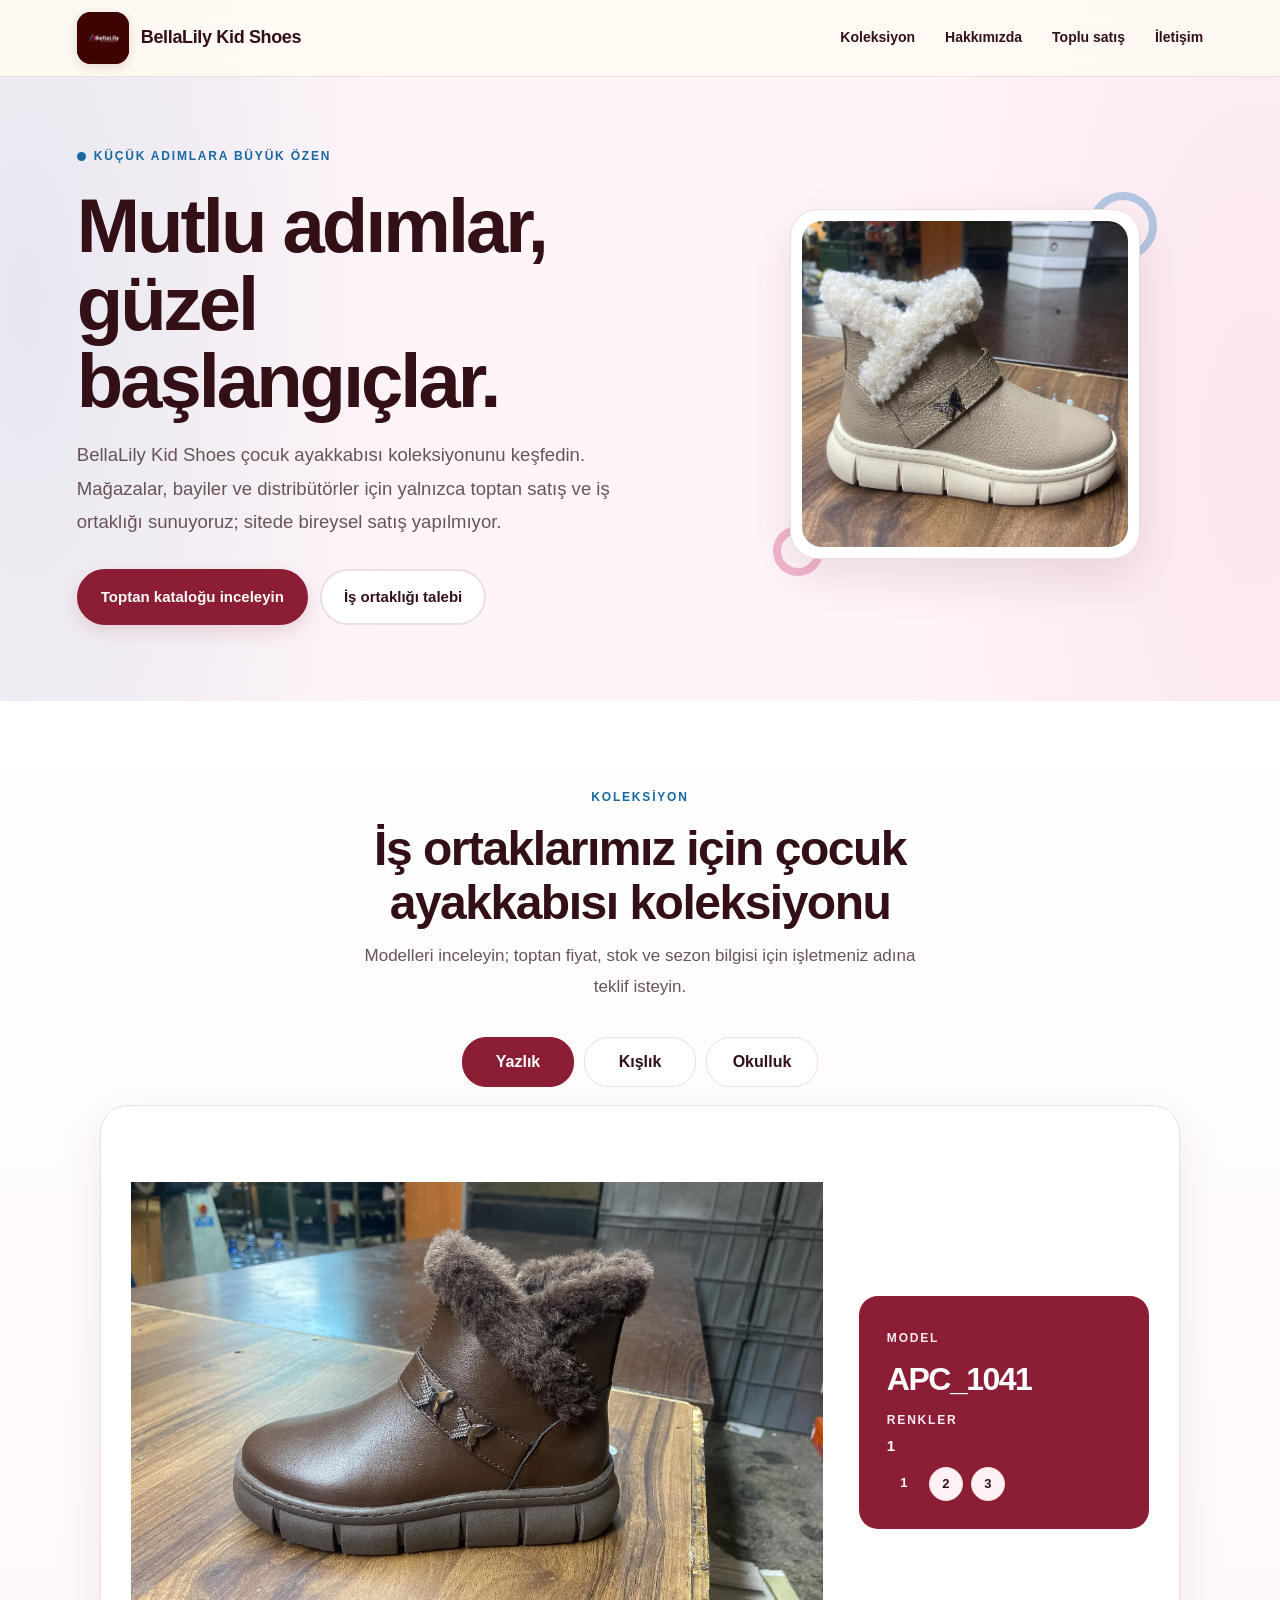
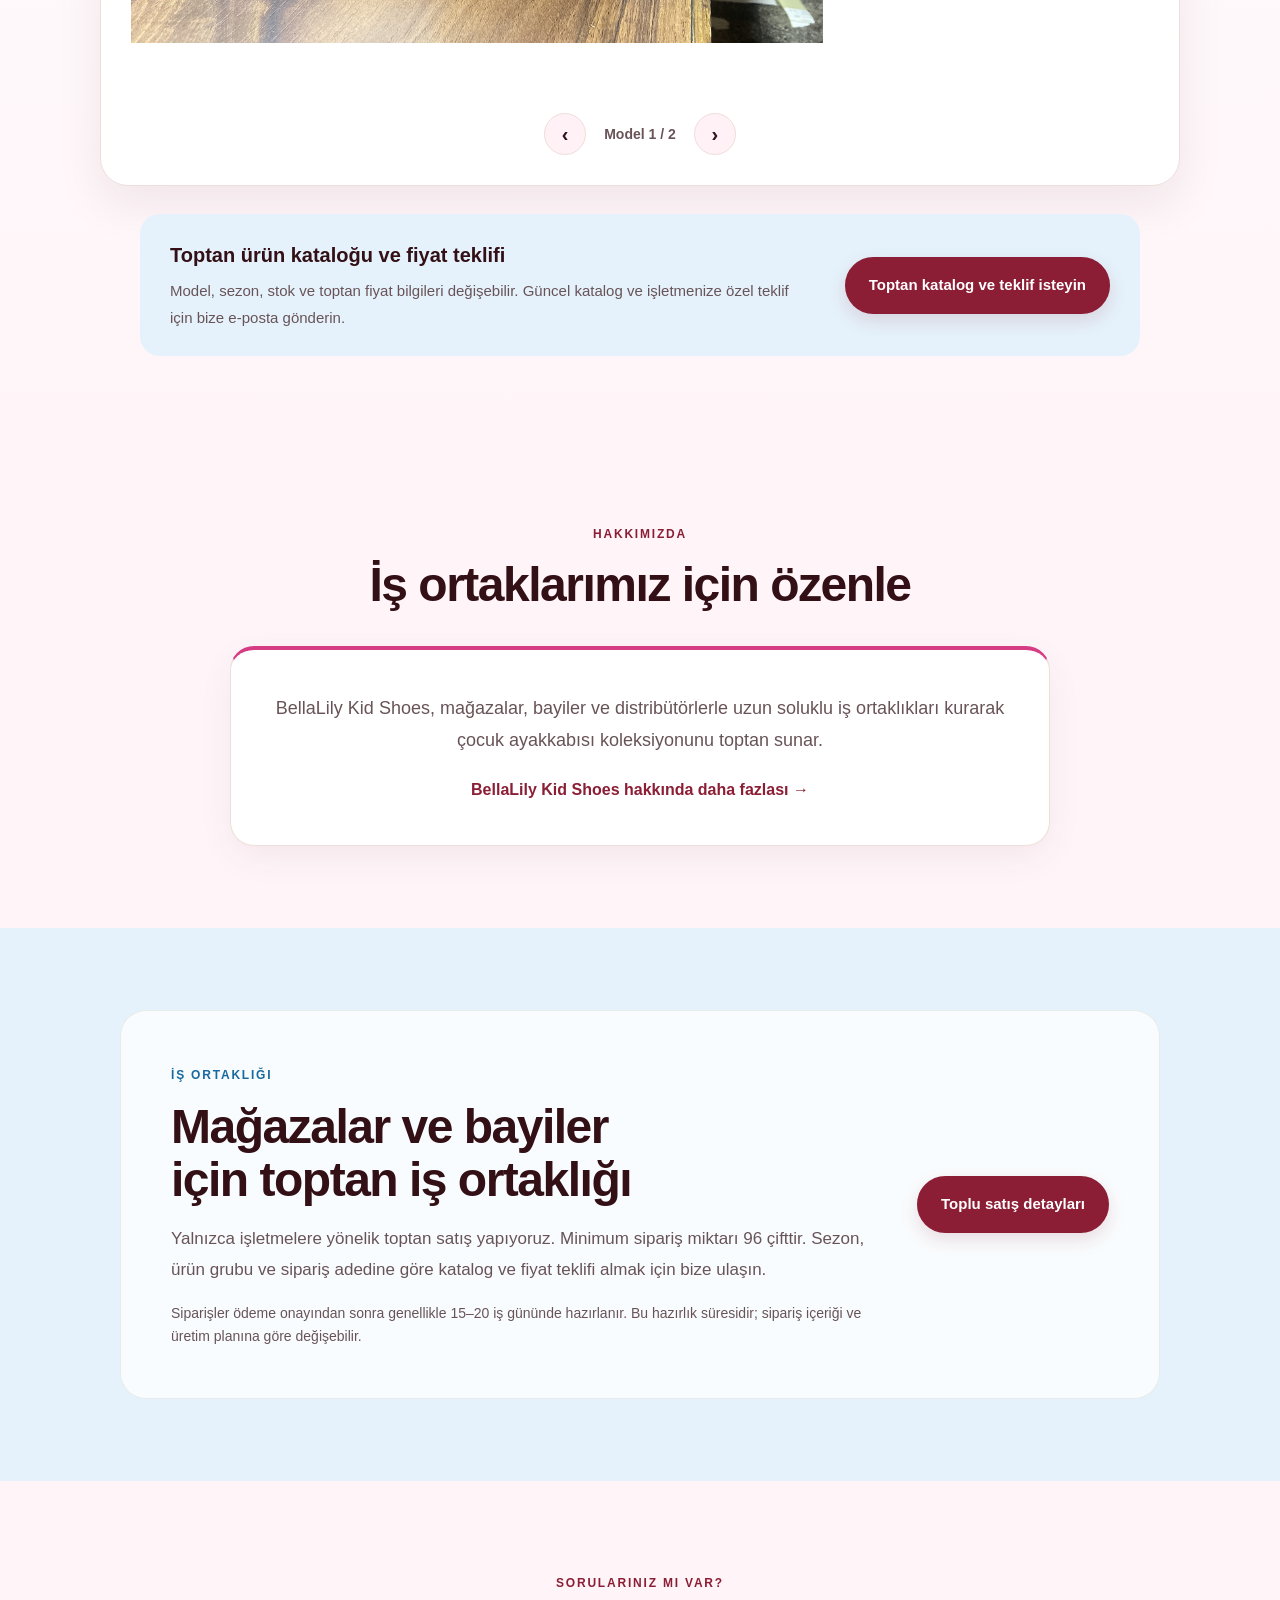
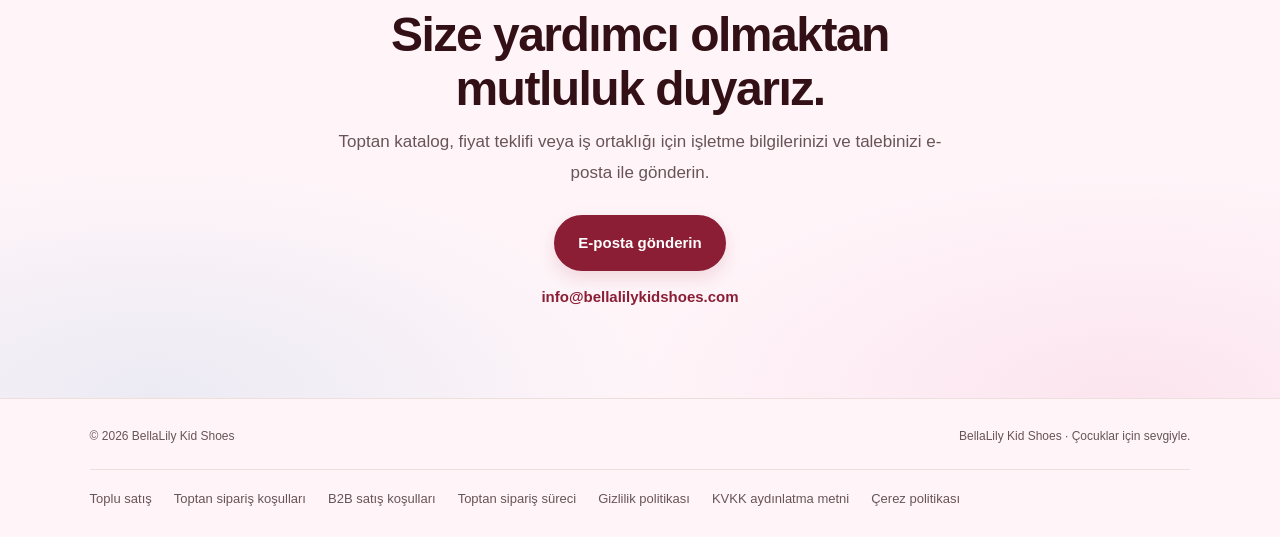
==== public/index.html @ 71c3a557 "new update for dynamic model options" ====
<!DOCTYPE html>
<html lang="tr">
<head>
  <meta charset="UTF-8">
  <meta name="viewport" content="width=device-width, initial-scale=1">
  <meta name="theme-color" content="#fff5f9">
  <meta name="description"
    content="BellaLily Kid Shoes toptan çocuk ayakkabısı koleksiyonu. Mağazalar, bayiler ve distribütörler için ürün kataloğu ve iş ortaklığı bilgileri.">
  <title>BellaLily Kid Shoes | Toptan Çocuk Ayakkabıları</title>
  <style>
    :root {
      --ink: #322b2b;
      --muted: #756a68;
      --paper: #fff5f9;
      --white: #fffdfb;
      --rose: #ead9d5;
      --rose-dark: #a85d62;
      --line: #e9e1dc;
      --sage: #e5f2fb;
    }
    * { box-sizing: border-box; }
    html { scroll-behavior: smooth; }
    body {
      margin: 0;
      background: var(--paper);
      color: var(--ink);
      font-family: Arial, Helvetica, sans-serif;
    }
    a { color: inherit; text-decoration: none; }
    a:focus-visible { outline: 3px solid var(--rose-dark); outline-offset: 4px; }
    .wrap { width: min(1120px, 86%); margin: 0 auto; }
    header {
      display: flex;
      justify-content: space-between;
      align-items: center;
      gap: 24px;
      padding: 22px 7%;
      border-bottom: 1px solid var(--line);
      background: var(--paper);
    }
    .logo { font-size: 18px; font-weight: 800; letter-spacing: 1.5px; }
    .logo span { color: var(--rose-dark); }
    nav { display: flex; align-items: center; gap: 26px; font-size: 14px; }
    nav a:hover, .text-link:hover, .legal-links a:hover { color: var(--rose-dark); }
    .hero {
      display: grid;
      grid-template-columns: 1.05fr .95fr;
      align-items: center;
      gap: 56px;
      padding: 78px 7% 84px;
    }
    .eyebrow {
      color: var(--rose-dark);
      font-size: 11px;
      font-weight: 700;
      letter-spacing: 2.5px;
      text-transform: uppercase;
    }
    h1 {
      max-width: 650px;
      margin: 18px 0;
      font-family: Georgia, "Times New Roman", serif;
      font-size: clamp(44px, 6.5vw, 76px);
      font-weight: 400;
      letter-spacing: -2.5px;
      line-height: 1.04;
    }
    .hero p, .section-intro {
      max-width: 520px;
      color: var(--muted);
      font-size: 16px;
      line-height: 1.85;
    }
    .actions { display: flex; flex-wrap: wrap; gap: 12px; margin-top: 28px; }
    .button {
      display: inline-flex;
      align-items: center;
      justify-content: center;
      min-height: 48px;
      padding: 13px 20px;
      border: 1px solid var(--ink);
      border-radius: 3px;
      background: var(--ink);
      color: white;
      font-size: 13px;
      font-weight: 700;
      transition: background .2s, color .2s;
    }
    .button:hover { background: var(--rose-dark); border-color: var(--rose-dark); }
    .button.secondary { background: transparent; color: var(--ink); }
    .button.secondary:hover { color: white; }
    .hero-art {
      position: relative;
      display: grid;
      min-height: 390px;
      place-items: center;
      overflow: hidden;
      border-radius: 48% 48% 5px 5px;
      background:
        radial-gradient(ellipse at 52% 42%, rgba(255,255,255,.9) 0 23%, transparent 24%),
        linear-gradient(145deg, #e8d4ce, #f2e8df 58%, #e2e7dc);
    }
    .hero-art::before, .hero-art::after {
      position: absolute;
      width: 210px;
      height: 210px;
      border: 1px solid rgba(168, 93, 98, .24);
      border-radius: 50%;
      content: "";
    }
    .hero-art::after { width: 270px; height: 270px; }
    .art-copy { z-index: 1; text-align: center; }
    .art-copy strong {
      display: block;
      color: var(--rose-dark);
      font-family: Georgia, "Times New Roman", serif;
      font-size: clamp(42px, 5vw, 62px);
      font-weight: 400;
      letter-spacing: -2px;
    }
    .art-copy span {
      display: block;
      margin-top: 8px;
      font-size: 11px;
      letter-spacing: 3px;
      text-transform: uppercase;
    }
    .section { padding: 72px 7%; }
    .section-heading { max-width: 670px; margin-bottom: 34px; }
    h2 {
      margin: 10px 0 12px;
      font-family: Georgia, "Times New Roman", serif;
      font-size: clamp(32px, 4vw, 46px);
      font-weight: 400;
      letter-spacing: -1px;
    }
    .section-intro { margin: 0; font-size: 15px; }
    .catalog { background: var(--white); }
    .catalog-panel {
      display: grid;
      grid-template-columns: 1fr auto;
      align-items: center;
      gap: 32px;
      padding: 32px;
      border: 1px solid var(--line);
      background: var(--paper);
    }
    .catalog-panel h3 { margin: 0 0 10px; font-size: 19px; }
    .catalog-panel p { max-width: 620px; margin: 0; color: var(--muted); line-height: 1.75; }
    .catalog-groups {
      display: flex;
      flex-wrap: wrap;
      gap: 9px;
      margin-top: 19px;
    }
    .catalog-groups span {
      padding: 8px 12px;
      border: 1px solid var(--line);
      border-radius: 24px;
      color: var(--muted);
      font-size: 12px;
    }
    .shoe-carousel {
      max-width: 900px;
      margin: 0 auto 42px;
      padding: 22px;
      border: 1px solid var(--line);
      background: var(--paper);
    }
    .shoe-figure {
      display: grid;
      grid-template-columns: minmax(0, 1.2fr) minmax(180px, .8fr);
      align-items: center;
      gap: 30px;
      margin: 0;
    }
    .shoe-figure[hidden], .carousel-controls[hidden], .carousel-dots[hidden],
    .carousel-error[hidden], .shoe-image[hidden] { display: none; }
    .shoe-image {
      display: block;
      width: 100%;
      aspect-ratio: 4 / 3;
      object-fit: contain;
      border-radius: 4px;
      background: #f0ece8;
    }
    .shoe-caption { padding: 20px; }
    .shoe-caption h3 {
      margin: 9px 0;
      overflow-wrap: anywhere;
      font-family: Georgia, "Times New Roman", serif;
      font-size: clamp(25px, 4vw, 38px);
      font-weight: 400;
    }
    .carousel-status, .carousel-error {
      margin: 18px 0 0;
      color: var(--muted);
      font-size: 14px;
      line-height: 1.7;
    }
    .carousel-error { color: #9a3636; }
    .carousel-status code { overflow-wrap: anywhere; }
    .carousel-controls {
      display: flex;
      justify-content: center;
      align-items: center;
      gap: 22px;
      margin-top: 18px;
    }
    .carousel-controls button, .carousel-dot {
      min-width: 42px;
      min-height: 42px;
      border: 1px solid var(--line);
      border-radius: 50%;
      background: var(--white);
      color: var(--ink);
      cursor: pointer;
      font: inherit;
    }
    .carousel-controls button:hover, .carousel-dot[aria-pressed="true"] {
      border-color: var(--rose-dark);
      background: var(--rose-dark);
      color: white;
    }
    .carousel-count { color: var(--muted); font-size: 13px; }
    .carousel-dots {
      display: flex;
      justify-content: center;
      flex-wrap: wrap;
      gap: 8px;
      margin-top: 14px;
    }
    .carousel-dot {
      min-width: 34px;
      min-height: 34px;
      font-size: 12px;
    }
    .about-grid {
      display: grid;
      grid-template-columns: repeat(3, 1fr);
      gap: 18px;
      margin-top: 34px;
    }
    .about-card {
      padding: 24px;
      border-top: 2px solid var(--rose);
      background: var(--white);
    }
    .about-card h3 { margin: 0 0 10px; font-size: 16px; }
    .about-card p { margin: 0; color: var(--muted); font-size: 14px; line-height: 1.75; }
    .wholesale { background: var(--sage); }
    .wholesale-content {
      display: grid;
      grid-template-columns: 1fr auto;
      align-items: center;
      gap: 30px;
    }
    .wholesale-content p { max-width: 650px; color: var(--muted); line-height: 1.8; }
    .wholesale-note { display: block; margin-top: 14px; font-size: 13px; }
    .contact { padding: 72px 7%; text-align: center; }
    .contact h2 { margin-bottom: 12px; }
    .contact p { max-width: 580px; margin: 0 auto; color: var(--muted); line-height: 1.8; }
    .contact .button { margin-top: 24px; }
    .contact-address { display: block; margin-top: 16px; font-size: 14px; }
    footer {
      padding: 28px 7%;
      border-top: 1px solid var(--line);
      color: var(--muted);
      font-size: 12px;
    }
    .footer-top { display: flex; justify-content: space-between; gap: 20px; }
    .legal-links {
      display: flex;
      flex-wrap: wrap;
      gap: 12px 20px;
      margin-top: 22px;
      padding-top: 18px;
      border-top: 1px solid var(--line);
    }
    @media (max-width: 760px) {
      header { padding: 17px 5%; align-items: flex-start; flex-direction: column; gap: 15px; }
      nav { width: 100%; flex-wrap: wrap; gap: 10px 18px; font-size: 13px; }
      .hero { grid-template-columns: 1fr; gap: 35px; padding: 52px 5% 58px; }
      .hero-art { min-height: 300px; }
      .section, .contact { padding: 54px 5%; }
      .catalog-panel, .wholesale-content { grid-template-columns: 1fr; }
      .catalog-panel { padding: 24px; }
      .shoe-carousel { padding: 14px; }
      .shoe-figure { grid-template-columns: 1fr; gap: 0; }
      .shoe-caption { padding: 16px 8px 8px; }
      .about-grid { grid-template-columns: 1fr; gap: 12px; }
      footer { padding: 24px 5%; }
      .footer-top { flex-direction: column; }
    }
    @media (prefers-reduced-motion: reduce) {
      html { scroll-behavior: auto; }
      *, *::before, *::after { transition-duration: .01ms !important; }
    }
  </style>
  <style>
    :root {
      --ink: #321016;
      --muted: #685458;
      --paper: #fff5f9;
      --white: #ffffff;
      --rose: #f9e6e6;
      --rose-dark: #8b1e35;
      --line: #eedfda;
      --sage: #e5f2fb;
      --berry: #bf3d62;
      --boy-blue: #17699f;
      --boy-blue-light: #e5f2fb;
      --girl-pink: #d63c83;
      --girl-pink-light: #fdeaf2;
      color-scheme: light;
    }
    html { scroll-padding-top: 88px; }
    body {
      background:
        radial-gradient(ellipse at 2% 8%, rgba(23, 105, 159, .1), transparent 24rem),
        radial-gradient(ellipse at 98% 12%, rgba(214, 60, 131, .08), transparent 24rem),
        var(--paper);
      color: var(--ink);
      font-family: "Aptos", "Segoe UI", "Trebuchet MS", sans-serif;
      font-size: 16px;
      line-height: 1.65;
    }
    a { text-underline-offset: 4px; }
    a:focus-visible, button:focus-visible {
      outline: 3px solid var(--berry);
      outline-offset: 4px;
    }
    .site-header {
      position: sticky;
      z-index: 5;
      top: 0;
      display: flex;
      justify-content: space-between;
      align-items: center;
      gap: 28px;
      padding: 12px max(6%, calc((100% - 1180px) / 2));
      border-bottom: 1px solid rgba(238, 223, 218, .88);
      background: rgba(255, 250, 243, .94);
      backdrop-filter: blur(14px);
    }
    .brand {
      display: inline-flex;
      align-items: center;
      gap: 12px;
      color: var(--ink);
      font-size: 18px;
      font-weight: 800;
      letter-spacing: -.35px;
      white-space: nowrap;
    }
    .brand-logo {
      display: block;
      width: 52px;
      height: 52px;
      border-radius: 14px;
      object-fit: contain;
      background: #4b0308;
      box-shadow: 0 3px 12px rgba(73, 5, 10, .14);
    }
    .site-header nav {
      display: flex;
      align-items: center;
      gap: clamp(14px, 2.5vw, 30px);
      font-size: 14px;
      font-weight: 650;
    }
    .site-header nav a, .legal-links a {
      text-decoration: none;
      transition: color .18s ease;
    }
    .site-header nav a:hover, .text-link:hover, .legal-links a:hover {
      color: var(--berry);
    }
    .hero {
      display: grid;
      grid-template-columns: 1.08fr .92fr;
      align-items: center;
      gap: clamp(38px, 7vw, 92px);
      width: min(1180px, 88%);
      min-height: 590px;
      margin: 0 auto;
      padding: 66px 0 76px;
    }
    .eyebrow {
      display: inline-flex;
      align-items: center;
      gap: 8px;
      color: var(--rose-dark);
      font-size: 12px;
      font-weight: 800;
      letter-spacing: 1.8px;
      text-transform: uppercase;
    }
    .hero .eyebrow::before {
      width: 9px;
      height: 9px;
      border-radius: 50%;
      background: var(--boy-blue);
      content: "";
    }
    .hero .eyebrow { color: var(--boy-blue); }
    h1, h2, h3 { text-wrap: balance; }
    h1 {
      max-width: 650px;
      margin: 18px 0;
      color: var(--ink);
      font-family: "Trebuchet MS", "Aptos", "Segoe UI", sans-serif;
      font-size: clamp(46px, 6.3vw, 76px);
      font-weight: 800;
      letter-spacing: -3px;
      line-height: 1.02;
    }
    .hero p, .section-intro {
      max-width: 590px;
      color: var(--muted);
      font-size: clamp(17px, 1.45vw, 19px);
      line-height: 1.8;
    }
    .actions { display: flex; flex-wrap: wrap; gap: 12px; margin-top: 30px; }
    .button {
      min-height: 52px;
      padding: 14px 22px;
      border: 2px solid var(--rose-dark);
      border-radius: 999px;
      background: var(--rose-dark);
      box-shadow: 0 7px 18px rgba(139, 30, 53, .14);
      font-size: 15px;
      transition: transform .18s ease, background .18s ease, box-shadow .18s ease;
    }
    .button:hover {
      transform: translateY(-2px);
      border-color: var(--berry);
      background: var(--berry);
      box-shadow: 0 10px 22px rgba(139, 30, 53, .2);
    }
    .button.secondary {
      border-color: var(--line);
      background: var(--white);
      box-shadow: none;
      color: var(--ink);
    }
    .button.secondary:hover {
      border-color: var(--rose-dark);
      background: var(--rose);
      color: var(--ink);
    }
    .hero-visual {
      position: relative;
      justify-self: center;
      width: min(100%, 350px);
      padding: 11px;
      border: 1px solid var(--line);
      border-radius: 28px;
      background: var(--white);
      box-shadow: 0 18px 48px rgba(76, 22, 27, .12);
    }
    .hero-visual::before, .hero-visual::after {
      position: absolute;
      z-index: -1;
      width: 52px;
      height: 52px;
      border: 8px solid rgba(255, 255, 255, .62);
      border-radius: 50%;
      content: "";
    }
    .hero-visual::before { top: -18px; right: -18px; border-color: rgba(40, 127, 189, .35); }
    .hero-visual::after {
      bottom: -18px;
      left: -18px;
      width: 34px;
      height: 34px;
      border-color: rgba(214, 60, 131, .35);
    }
    .hero-visual img {
      display: block;
      width: 100%;
      aspect-ratio: 1;
      border-radius: 20px;
      object-fit: cover;
    }
    .section { padding: 82px max(6%, calc((100% - 1180px) / 2)); }
    .section-heading { max-width: 760px; margin: 0 auto 34px; text-align: center; }
    .section-heading .eyebrow { justify-content: center; }
    h2 {
      margin: 12px 0;
      font-family: "Trebuchet MS", "Aptos", "Segoe UI", sans-serif;
      font-size: clamp(32px, 4.2vw, 48px);
      font-weight: 800;
      letter-spacing: -1.5px;
      line-height: 1.12;
    }
    .section-intro { margin: 0 auto; font-size: 17px; }
    .catalog { background: linear-gradient(180deg, #fff 0%, #fff5f9 100%); }
    .shoe-carousel {
      max-width: 1080px;
      margin: 0 auto 28px;
      padding: clamp(16px, 3vw, 30px);
      border: 1px solid var(--line);
      border-radius: 28px;
      background: var(--white);
      box-shadow: 0 18px 48px rgba(70, 20, 25, .08);
    }
    .shoe-figure { grid-template-columns: minmax(0, 1.55fr) minmax(180px, .65fr); gap: clamp(18px, 3vw, 36px); }
    .shoe-image {
      aspect-ratio: 5 / 4;
      border-radius: 19px;
      background: #fff;
    }
    .shoe-caption {
      padding: clamp(18px, 2.5vw, 28px);
      border-radius: 19px;
      background: var(--rose-dark);
      color: #fff;
    }
    .shoe-caption .eyebrow { color: var(--girl-pink-light); }
    .shoe-color {
      margin: 14px 0 0;
      color: #fff;
      font-size: 15px;
      font-weight: 700;
    }
    .shoe-color .eyebrow { display: block; margin-bottom: 3px; }
    .shoe-caption .carousel-dots { justify-content: flex-start; margin-top: 8px; }
    .shoe-caption h3 {
      margin: 10px 0;
      color: #fff;
      font-family: "Trebuchet MS", "Aptos", "Segoe UI", sans-serif;
      font-size: clamp(24px, 2.8vw, 32px);
      font-weight: 800;
      letter-spacing: -1.5px;
      line-height: 1.15;
    }
    .carousel-status, .carousel-error { font-size: 15px; }
    .carousel-controls { gap: 18px; margin-top: 24px; }
    .carousel-controls button, .carousel-dot {
      border-color: var(--line);
      background: #fff1f6;
      font-size: 20px;
      font-weight: 700;
      transition: background .18s ease, transform .18s ease;
    }
    .carousel-controls button:hover, .carousel-dot[aria-pressed="true"] {
      border-color: var(--rose-dark);
      background: var(--rose-dark);
      color: white;
      transform: translateY(-1px);
    }
    .carousel-count { color: var(--muted); font-size: 14px; font-weight: 700; }
    .carousel-dot { font-size: 13px; }
    .catalog-panel {
      grid-template-columns: 1fr auto;
      gap: 24px;
      max-width: 1000px;
      margin: 0 auto;
      padding: 25px 30px;
      border: 0;
      border-radius: 20px;
      background: var(--sage);
    }
    .catalog-panel h3 { margin: 0 0 6px; color: var(--ink); font-size: 20px; }
    .catalog-panel p { font-size: 15px; }
    .catalog-panel .button { white-space: nowrap; }
    .text-link { color: var(--rose-dark); font-weight: 750; }
    .catalog .section-heading .eyebrow { color: var(--boy-blue); }
    .season-tabs {
      display: flex;
      justify-content: center;
      flex-wrap: wrap;
      gap: 10px;
      max-width: 1080px;
      margin: 0 auto 18px;
    }
    .season-tab {
      min-width: 112px;
      padding: 11px 18px;
      border: 1px solid var(--line);
      border-radius: 24px;
      background: var(--white);
      color: var(--ink);
      cursor: pointer;
      font: inherit;
      font-weight: 700;
    }
    .season-tab[aria-selected="true"] {
      border-color: var(--rose-dark);
      background: var(--rose-dark);
      color: white;
    }
    .season-tab:focus-visible, .carousel-dot:focus-visible {
      outline: 3px solid var(--rose-dark);
      outline-offset: 3px;
    }
    .about-section { background: var(--paper); }
    .about-card {
      max-width: 820px;
      margin: 30px auto 0;
      padding: clamp(25px, 4vw, 42px);
      border: 1px solid var(--line);
      border-radius: 24px;
      background: var(--white);
      box-shadow: 0 12px 35px rgba(70, 20, 25, .06);
      border-top: 4px solid var(--girl-pink);
      text-align: center;
    }
    .about-card p {
      margin: 0 auto 20px;
      color: var(--muted);
      font-size: 18px;
      line-height: 1.8;
    }
    .wholesale { background: var(--sage); }
    .wholesale-content {
      grid-template-columns: 1fr auto;
      max-width: 1040px;
      margin: 0 auto;
      padding: clamp(28px, 5vw, 50px);
      border: 1px solid rgba(75, 89, 65, .1);
      border-radius: 26px;
      background: rgba(255, 255, 255, .78);
    }
    .wholesale-content .eyebrow { color: var(--boy-blue); }
    .wholesale-content h2 { max-width: 690px; }
    .wholesale-content p { max-width: 720px; color: var(--muted); font-size: 17px; line-height: 1.8; }
    .wholesale-note { color: var(--muted); font-size: 14px; }
    .contact {
      padding: 88px 6%;
      background:
        radial-gradient(ellipse at 12% 100%, rgba(40, 127, 189, .09), transparent 32rem),
        radial-gradient(ellipse at 88% 100%, rgba(214, 60, 131, .09), transparent 32rem),
        var(--paper);
      text-align: center;
    }
    .contact .eyebrow { justify-content: center; }
    .contact h2 { max-width: 720px; margin: 12px auto; }
    .contact p { max-width: 620px; margin: 0 auto; color: var(--muted); font-size: 17px; line-height: 1.8; }
    .contact .button { margin-top: 26px; }
    .contact-address { display: block; margin-top: 14px; color: var(--rose-dark); font-size: 15px; font-weight: 700; }
    .site-footer {
      padding: 28px max(6%, calc((100% - 1180px) / 2));
      border-top: 1px solid var(--line);
      background: #fff5f9;
      color: var(--muted);
      font-size: 13px;
    }
    .footer-top { align-items: center; }
    .legal-links { gap: 12px 22px; font-size: 13px; }
    @media (max-width: 760px) {
      .site-header { position: relative; flex-direction: column; align-items: flex-start; gap: 13px; padding: 12px 5%; }
      .brand { font-size: 17px; }
      .brand-logo { width: 46px; height: 46px; border-radius: 12px; }
      .site-header nav { width: 100%; flex-wrap: wrap; gap: 8px 20px; font-size: 14px; }
      .hero { grid-template-columns: 1fr; gap: 34px; width: 90%; min-height: 0; padding: 54px 0 64px; }
      h1 { font-size: clamp(43px, 12vw, 62px); letter-spacing: -2px; }
      .hero-visual { width: min(100%, 350px); margin: 0 auto; }
      .hero-visual::before, .hero-visual::after { display: none; }
      .section { padding: 64px 5%; }
      .shoe-figure { grid-template-columns: 1fr; gap: 0; }
      .shoe-caption { padding: 20px; }
      .shoe-caption h3 { font-size: clamp(24px, 7vw, 30px); }
      .catalog-panel, .wholesale-content { grid-template-columns: 1fr; }
      .catalog-panel { padding: 23px; }
      .catalog-panel .button { white-space: normal; }
      .wholesale-content { gap: 12px; }
      .contact { padding: 68px 6%; }
      .site-footer { padding: 24px 5%; }
      .footer-top { align-items: flex-start; flex-direction: column; }
    }
    @media (max-width: 420px) {
      .site-header nav { gap: 8px 15px; font-size: 13px; }
      .actions { flex-direction: column; align-items: stretch; }
      .actions .button { width: 100%; }
      .shoe-carousel { padding: 12px; border-radius: 20px; }
      .wholesale-content { padding: 24px 20px; }
      .legal-links { gap: 10px 15px; }
    }
    @media (prefers-reduced-motion: reduce) {
      *, *::before, *::after { scroll-behavior: auto !important; transition-duration: .01ms !important; }
    }
  </style>
</head>
<body>
  <header class="site-header">
    <a class="brand" href="#top" aria-label="BellaLily Kid Shoes ana sayfa">
      <img class="brand-logo" src="brand.jpg" alt="">
      <span>BellaLily Kid Shoes</span>
    </a>
    <nav aria-label="Ana menü">
      <a href="#koleksiyon">Koleksiyon</a>
      <a href="#hakkimizda">Hakkımızda</a>
      <a href="#toplu-satis">Toplu satış</a>
      <a href="#iletisim">İletişim</a>
    </nav>
  </header>

  <main id="top">
    <section class="hero">
      <div>
        <span class="eyebrow">Küçük adımlara büyük özen</span>
        <h1>Mutlu adımlar,<br>güzel başlangıçlar.</h1>
        <p>
          BellaLily Kid Shoes çocuk ayakkabısı koleksiyonunu keşfedin.
          Mağazalar, bayiler ve distribütörler için yalnızca toptan satış
          ve iş ortaklığı sunuyoruz; sitede bireysel satış yapılmıyor.
        </p>
        <div class="actions">
          <a class="button" href="#koleksiyon">Toptan kataloğu inceleyin</a>
          <a class="button secondary" href="#iletisim">İş ortaklığı talebi</a>
        </div>
      </div>
      <div class="hero-visual">
        <img src="new-model.jpg" alt="Yeni Sezon Çocuk Ayakkabısı Modeli">
      </div>
    </section>

    <section class="section catalog" id="koleksiyon">
      <div class="section-heading">
        <span class="eyebrow">Koleksiyon</span>
        <h2>İş ortaklarımız için çocuk ayakkabısı koleksiyonu</h2>
        <p class="section-intro">
          Modelleri inceleyin; toptan fiyat, stok ve sezon bilgisi için işletmeniz adına teklif isteyin.
        </p>
      </div>
      <div class="season-tabs" id="season-tabs" role="tablist" aria-label="Sezon kataloğu">
        <button class="season-tab" id="season-yazlik" type="button" role="tab"
          aria-selected="true" aria-controls="shoe-carousel" tabindex="0">Yazlık</button>
        <button class="season-tab" id="season-kislik" type="button" role="tab"
          aria-selected="false" aria-controls="shoe-carousel" tabindex="-1">Kışlık</button>
        <button class="season-tab" id="season-okulluk" type="button" role="tab"
          aria-selected="false" aria-controls="shoe-carousel" tabindex="-1">Okulluk</button>
      </div>
      <div class="shoe-carousel" id="shoe-carousel" aria-label="Ayakkabı modelleri">
        <p class="carousel-status" id="carousel-status" role="status" aria-live="polite">
          Katalog yükleniyor...
        </p>
        <figure class="shoe-figure" id="shoe-figure" hidden>
          <img class="shoe-image" id="shoe-image" alt="">
          <figcaption class="shoe-caption">
            <span class="eyebrow">Model</span>
            <h3 id="shoe-name"></h3>
            <p class="shoe-color" id="shoe-color">
              <span class="eyebrow">Renkler</span>
              <span id="shoe-color-name"></span>
            </p>
            <div class="carousel-dots" id="carousel-dots" role="group" aria-label="Renk seçin" hidden></div>
          </figcaption>
        </figure>
        <div class="carousel-controls" id="carousel-controls" hidden>
          <button type="button" id="previous-model" aria-label="Önceki model">‹</button>
          <span class="carousel-count" id="carousel-count" aria-live="polite"></span>
          <button type="button" id="next-model" aria-label="Sonraki model">›</button>
        </div>
        <p class="carousel-error" id="carousel-error" role="alert" hidden></p>
      </div>
      <div class="catalog-panel">
        <div>
          <h3>Toptan ürün kataloğu ve fiyat teklifi</h3>
          <p>
            Model, sezon, stok ve toptan fiyat bilgileri değişebilir.
            Güncel katalog ve işletmenize özel teklif için bize e-posta gönderin.
          </p>
        </div>
        <a class="button" href="mailto:info@bellalilykidshoes.com?subject=BellaLily%20Kid%20Shoes%20-%20%C3%9Cr%C3%BCn%20katalo%C4%9Fu%20talebi">
          Toptan katalog ve teklif isteyin
        </a>
      </div>
    </section>

    <section class="section about-section" id="hakkimizda">
      <div class="section-heading">
        <span class="eyebrow">Hakkımızda</span>
        <h2>İş ortaklarımız için özenle</h2>
      </div>
      <div class="about-card">
        <p>
          BellaLily Kid Shoes, mağazalar, bayiler ve distribütörlerle uzun soluklu
          iş ortaklıkları kurarak çocuk ayakkabısı koleksiyonunu toptan sunar.
        </p>
        <a class="text-link" href="sayfalar/hakkimizda.html">BellaLily Kid Shoes hakkında daha fazlası →</a>
      </div>
    </section>

    <section class="section wholesale" id="toplu-satis">
      <div class="wholesale-content">
        <div>
          <span class="eyebrow">İş ortaklığı</span>
          <h2>Mağazalar ve bayiler için toptan iş ortaklığı</h2>
          <p>
            Yalnızca işletmelere yönelik toptan satış yapıyoruz. Minimum sipariş
            miktarı 96 çifttir. Sezon, ürün grubu ve sipariş adedine göre katalog
            ve fiyat teklifi almak için bize ulaşın.
          </p>
          <span class="wholesale-note">
            Siparişler ödeme onayından sonra genellikle 15–20 iş gününde hazırlanır.
            Bu hazırlık süresidir; sipariş içeriği ve üretim planına göre değişebilir.
          </span>
        </div>
        <a class="button" href="sayfalar/toplu-satis.html">Toplu satış detayları</a>
      </div>
    </section>

    <section class="contact" id="iletisim">
      <span class="eyebrow">Sorularınız mı var?</span>
      <h2>Size yardımcı olmaktan mutluluk duyarız.</h2>
      <p>
        Toptan katalog, fiyat teklifi veya iş ortaklığı için işletme bilgilerinizi
        ve talebinizi e-posta ile gönderin.
      </p>
      <a class="button" href="mailto:info@bellalilykidshoes.com">E-posta gönderin</a>
      <a class="contact-address" href="mailto:info@bellalilykidshoes.com">info@bellalilykidshoes.com</a>
    </section>
  </main>

  <footer>
    <div class="footer-top">
      <span>© <span id="year"></span> BellaLily Kid Shoes</span>
      <span>BellaLily Kid Shoes · Çocuklar için sevgiyle.</span>
    </div>
    <nav class="legal-links" aria-label="Yasal ve bilgilendirme sayfaları">
      <a href="sayfalar/toplu-satis.html">Toplu satış</a>
      <a href="sayfalar/toptan-siparis-kosullari.html">Toptan sipariş koşulları</a>
      <a href="sayfalar/sartlar-ve-kosullar.html">B2B satış koşulları</a>
      <a href="sayfalar/on-bilgilendirme-formu.html">Toptan sipariş süreci</a>
      <a href="sayfalar/gizlilik-politikasi.html">Gizlilik politikası</a>
      <a href="sayfalar/kvkk-aydinlatma-metni.html">KVKK aydınlatma metni</a>
      <a href="sayfalar/cerez-politikasi.html">Çerez politikası</a>
    </nav>
  </footer>

  <script>
    document.getElementById("year").textContent = new Date().getFullYear();

    const catalogStatus = document.getElementById("carousel-status");
    const catalogError = document.getElementById("carousel-error");
    const shoeFigure = document.getElementById("shoe-figure");
    const shoeImage = document.getElementById("shoe-image");
    const shoeName = document.getElementById("shoe-name");
    const shoeColor = document.getElementById("shoe-color");
    const shoeColorName = document.getElementById("shoe-color-name");
    const carouselControls = document.getElementById("carousel-controls");
    const carouselDots = document.getElementById("carousel-dots");
    const carouselCount = document.getElementById("carousel-count");
    const allowedImageName = /^[^/\\]+\.(?:avif|jpe?g|png|webp)$/i;
    const seasons = [
      { key: "Yazlık", id: "season-yazlik" },
      { key: "Kışlık", id: "season-kislik" },
      { key: "Okulluk", id: "season-okulluk" },
    ];
    const seasonTabs = document.getElementById("season-tabs");
    let catalogs = Object.fromEntries(seasons.map(season => [season.key, []]));
    let activeSeason = seasons[0].key;
    let models = [];
    let activeModel = 0;
    let activeOption = 0;
    let imageRequest = 0;
    let catalogWarning = "";

    seasons.forEach(season => {
      const tab = document.getElementById(season.id);
      tab.dataset.season = season.key;
      tab.addEventListener("click", () => showSeason(season.key));
    });

    function showModel(index) {
      if (models.length === 0) return;
      activeModel = (index + models.length) % models.length;
      const model = models[activeModel];
      activeOption = 0;
      renderColorOptions(model);
      showOption(activeOption);
      carouselCount.textContent = `Model ${activeModel + 1} / ${models.length}`;
    }

    function renderColorOptions(model) {
      carouselDots.replaceChildren();
      carouselDots.hidden = model.options.length === 0;
      model.options.forEach((option, index) => {
        const dot = document.createElement("button");
        dot.className = "carousel-dot";
        dot.type = "button";
        dot.textContent = String(index + 1);
        dot.setAttribute(
          "aria-label",
          `Renk seçeneği ${index + 1}${option.color ? `: ${option.color}` : ""}`
        );
        dot.setAttribute("aria-pressed", String(index === activeOption));
        dot.addEventListener("click", () => showOption(index));
        carouselDots.append(dot);
      });
    }

    function showOption(index) {
      const model = models[activeModel];
      if (!model) return;
      activeOption = (index + model.options.length) % model.options.length;
      const option = model.options[activeOption];
      const request = ++imageRequest;

      shoeName.textContent = model.name;
      shoeColorName.textContent = option.color;
      shoeImage.alt = `${model.name}${option.color ? ` ${option.color} renk` : ""} model ayakkabı fotoğrafı`;
      shoeImage.hidden = true;
      catalogStatus.hidden = false;
      catalogStatus.textContent = "Fotoğraf yükleniyor...";
      catalogError.textContent = catalogWarning;
      catalogError.hidden = !catalogWarning;

      shoeImage.onload = () => {
        if (request !== imageRequest) return;
        shoeImage.hidden = false;
        catalogStatus.hidden = true;
      };
      shoeImage.onerror = () => {
        if (request !== imageRequest) return;
        catalogStatus.textContent =
          `“${model.name}” fotoğrafı yüklenemedi. Görsel bağlantısını ve paylaşımın bağlantıya sahip herkes tarafından görüntülenebildiğini kontrol edin.`;
        catalogError.textContent = `Fotoğraf bağlantısı kullanılamıyor.${catalogWarning ? ` ${catalogWarning}` : ""}`;
        catalogError.hidden = false;
      };
      shoeImage.src = option.src;

      carouselDots.querySelectorAll("button").forEach((dot, dotIndex) => {
        dot.setAttribute("aria-pressed", String(dotIndex === activeOption));
      });
    }

    function showSeason(season) {
      activeSeason = season;
      models = catalogs[season];
      activeModel = 0;
      activeOption = 0;
      imageRequest++;
      seasonTabs.querySelectorAll('[role="tab"]').forEach(tab => {
        const selected = tab.dataset.season === season;
        tab.setAttribute("aria-selected", String(selected));
        tab.tabIndex = selected ? 0 : -1;
      });
      shoeFigure.hidden = models.length === 0;
      carouselControls.hidden = models.length < 2;
      catalogWarningText();

      if (models.length === 0) {
        carouselDots.replaceChildren();
        carouselDots.hidden = true;
        catalogStatus.hidden = false;
        catalogStatus.textContent = `${season} sezonu için henüz katalog ürünü eklenmedi.`;
        carouselCount.textContent = "";
        return;
      }

      catalogStatus.hidden = false;
      showModel(0);
    }

    function catalogWarningText() {
      catalogError.textContent = catalogWarning;
      catalogError.hidden = !catalogWarning;
    }

    function parseImage(image) {
      if (typeof image !== "string") return null;
      const trimmedImage = image.trim();
      if (allowedImageName.test(trimmedImage)) {
        return {
          src: `katalog/fotograflar/${encodeURIComponent(trimmedImage)}`,
          inferredName: trimmedImage.replace(/\.[^.]+$/, ""),
        };
      }

      let src;
      let inferredName;
      let imageUrl;
      try {
        imageUrl = new URL(trimmedImage);
      } catch {
        return null;
      }
      if (imageUrl.protocol !== "https:") return null;
      const driveFileId =
        imageUrl.hostname === "drive.google.com"
          ? imageUrl.pathname.match(/^\/file\/d\/([^/]+)/)?.[1] ||
            imageUrl.searchParams.get("id")
          : null;
      src = driveFileId
        ? `https://drive.google.com/thumbnail?id=${encodeURIComponent(driveFileId)}&sz=w1200`
        : imageUrl.href;
      const pathName = imageUrl.pathname.split("/").filter(Boolean).pop();
      inferredName = "";
      if (pathName && pathName.includes(".")) {
        try {
          inferredName = decodeURIComponent(pathName).replace(/\.[^.]+$/, "");
        } catch {
          inferredName = pathName.replace(/\.[^.]+$/, "");
        }
      }
      return { src, inferredName };
    }

    function parseOption(entry) {
      const option = typeof entry === "string" ? { image: entry } : entry;
      if (!option || typeof option !== "object" || Array.isArray(option)) return null;
      const image = parseImage(option.image);
      if (!image) return null;
      return {
        src: image.src,
        color: typeof option.color === "string" ? option.color.trim() : "",
      };
    }

    function parseModel(entry) {
      if (typeof entry === "string") {
        const image = parseImage(entry);
        return image ? { name: image.inferredName, options: [{ src: image.src, color: "" }] } : null;
      }
      if (!entry || typeof entry !== "object" || Array.isArray(entry)) return null;

      let options;
      let inferredName = "";
      if (Array.isArray(entry.options)) {
        options = entry.options.map(parseOption);
        if (options.length === 0 || options.some(option => option === null)) return null;
      } else {
        const option = parseOption(entry);
        if (!option) return null;
        options = [option];
        inferredName = parseImage(entry.image)?.inferredName || "";
      }
      const name = typeof entry.name === "string" ? entry.name.trim() : inferredName;
      return name ? { name, options } : null;
    }

    async function loadCatalog() {
      try {
        const response = await fetch("katalog/catalog.json");
        if (!response.ok) throw new Error(`Katalog dosyası HTTP ${response.status} yanıtı verdi.`);

        const entries = await response.json();
        if (Array.isArray(entries)) {
          catalogs[seasons[0].key] = entries.map(parseModel).filter(Boolean);
          if (catalogs[seasons[0].key].length !== entries.length) {
            catalogWarning = "Bazı Yazlık katalog kayıtları geçersiz; dosya adlarını ve HTTPS görsel bağlantılarını kontrol edin.";
          }
        } else if (entries && typeof entries === "object") {
          let invalidCount = 0;
          for (const season of seasons) {
            const seasonEntries = entries[season.key] ?? [];
            if (!Array.isArray(seasonEntries)) {
              throw new Error(`${season.key} katalog verisi bir model listesi olmalıdır.`);
            }
            catalogs[season.key] = seasonEntries.map(parseModel).filter(Boolean);
            invalidCount += seasonEntries.length - catalogs[season.key].length;
          }
          if (invalidCount > 0) {
            catalogWarning = `${invalidCount} katalog kaydı geçersiz; yerel fotoğraf dosya adlarını veya HTTPS görsel bağlantılarını kontrol edin.`;
          }
        } else {
          throw new Error("Katalog dosyası sezonlara göre model listeleri içermelidir.");
        }

        showSeason(activeSeason);
      } catch (error) {
        console.error("Ayakkabı kataloğu yüklenemedi:", error);
        catalogStatus.textContent =
          "Katalog yüklenemedi. Lütfen public/katalog/catalog.json dosyasının mevcut ve geçerli JSON biçiminde olduğunu kontrol edin.";
        catalogError.textContent = error.message;
        catalogError.hidden = false;
      }
    }

    document.getElementById("previous-model").addEventListener("click", () => {
      showModel(activeModel - 1);
    });
    document.getElementById("next-model").addEventListener("click", () => {
      showModel(activeModel + 1);
    });
    seasonTabs.addEventListener("keydown", event => {
      if (event.key !== "ArrowLeft" && event.key !== "ArrowRight") return;
      event.preventDefault();
      const currentIndex = seasons.findIndex(season => season.key === activeSeason);
      const step = event.key === "ArrowRight" ? 1 : -1;
      const nextSeason = seasons[(currentIndex + step + seasons.length) % seasons.length];
      document.getElementById(nextSeason.id).focus();
      showSeason(nextSeason.key);
    });
    document.getElementById("shoe-carousel").addEventListener("keydown", event => {
      if (event.key === "ArrowLeft" && models.length > 1) {
        event.preventDefault();
        showModel(activeModel - 1);
      } else if (event.key === "ArrowRight" && models.length > 1) {
        event.preventDefault();
        showModel(activeModel + 1);
      }
    });

    loadCatalog();
  </script>
</body>
</html>
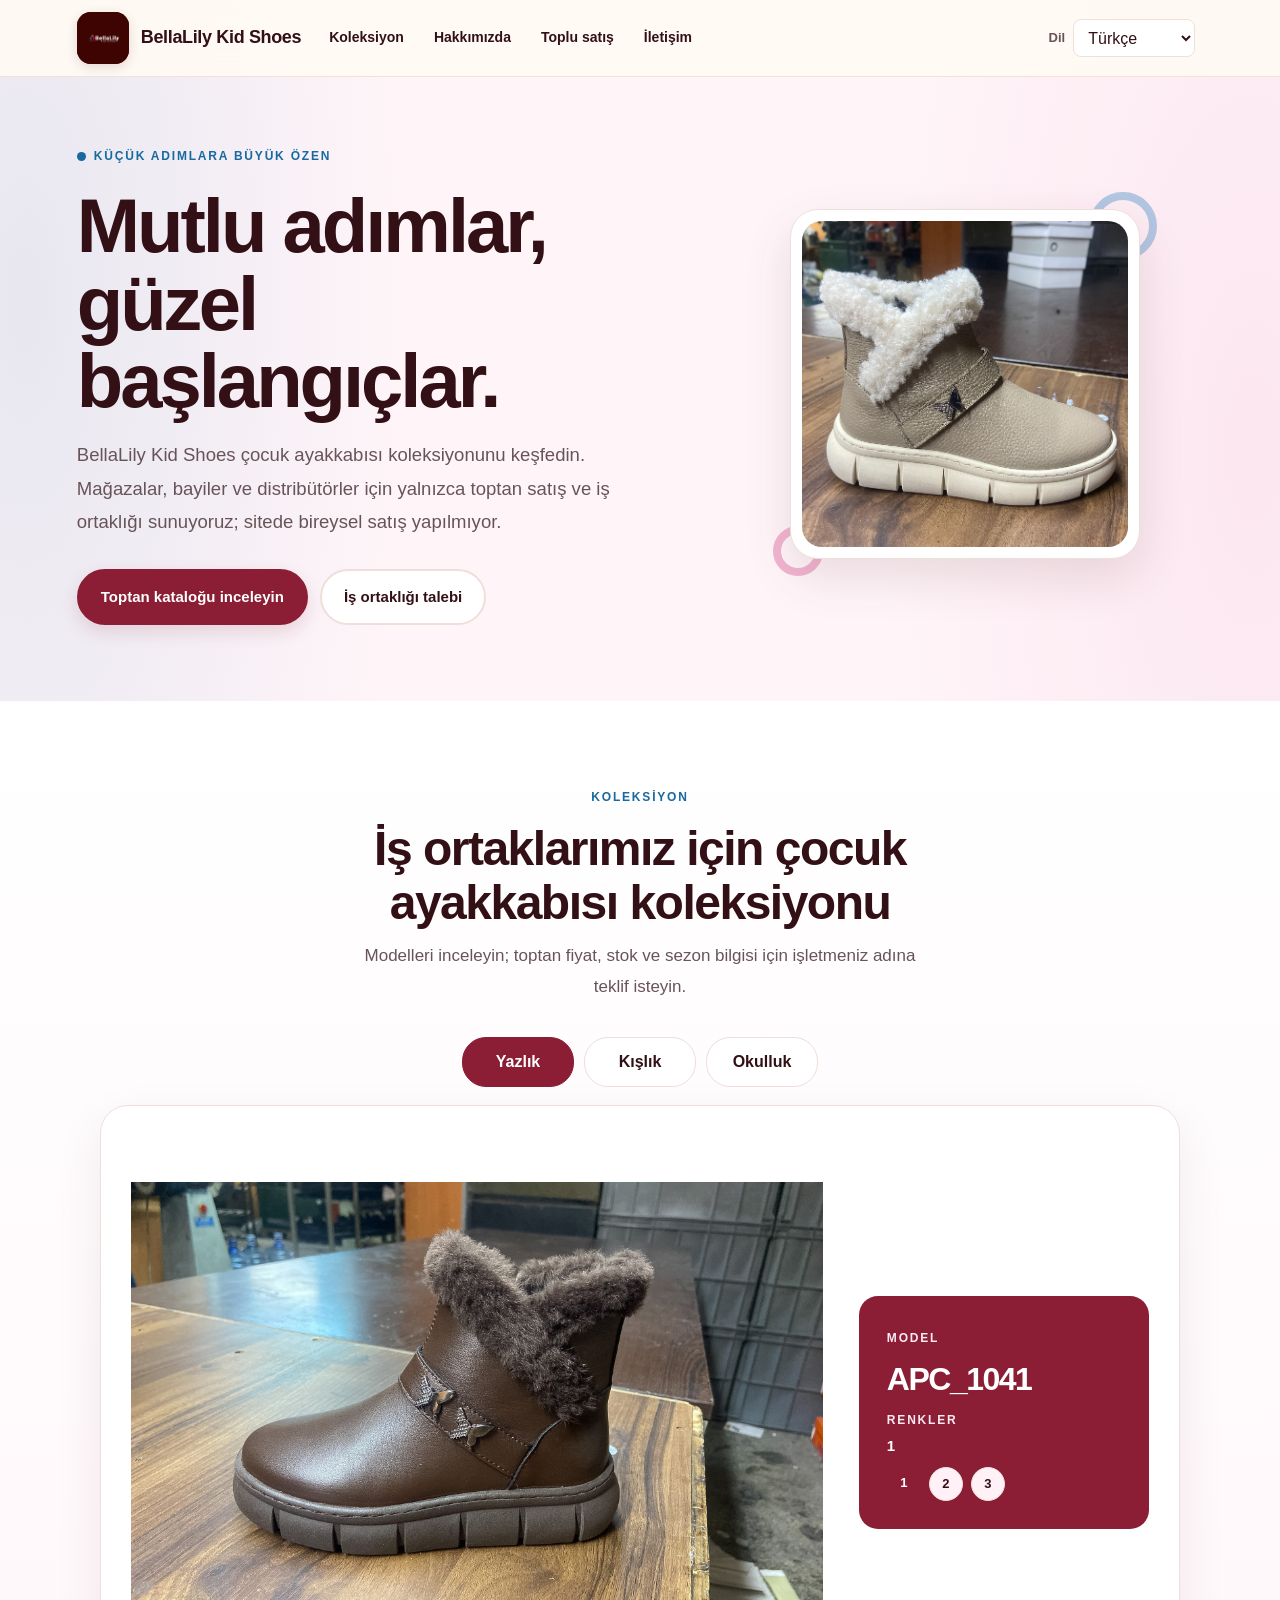
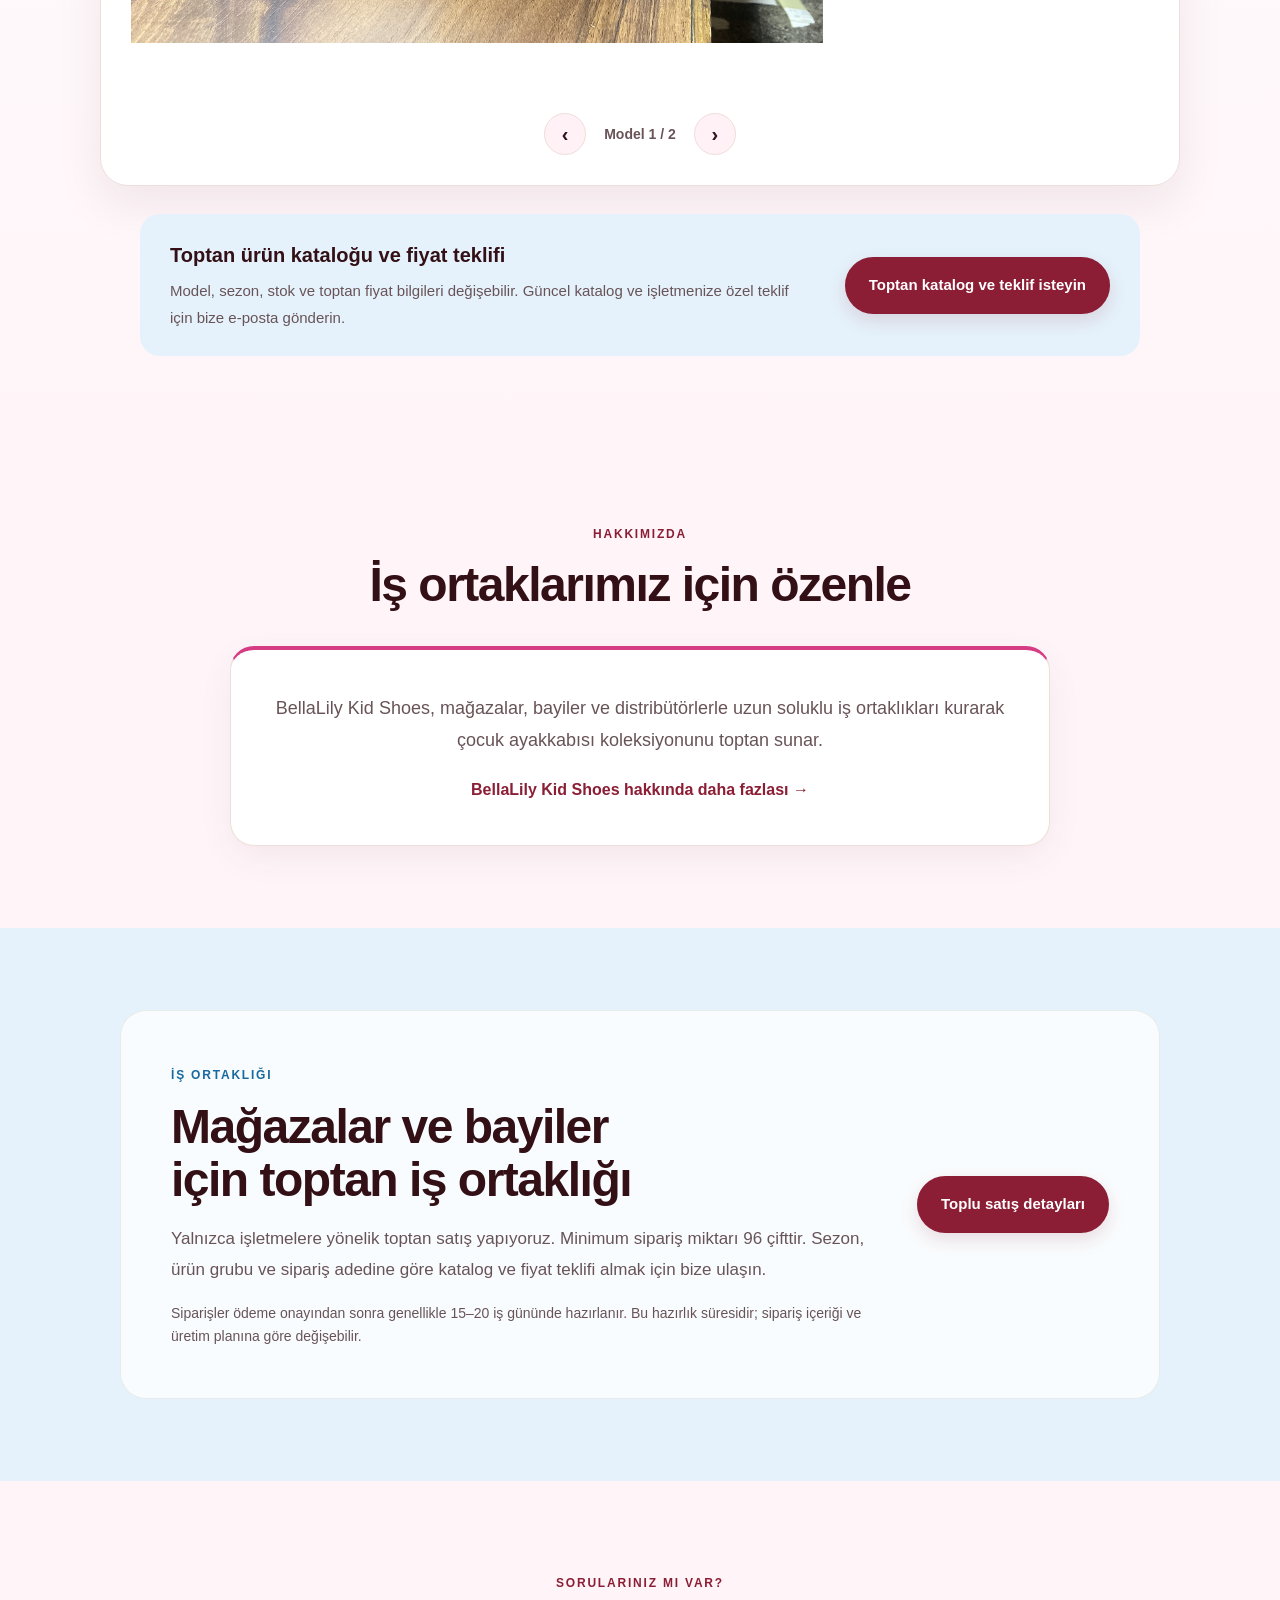
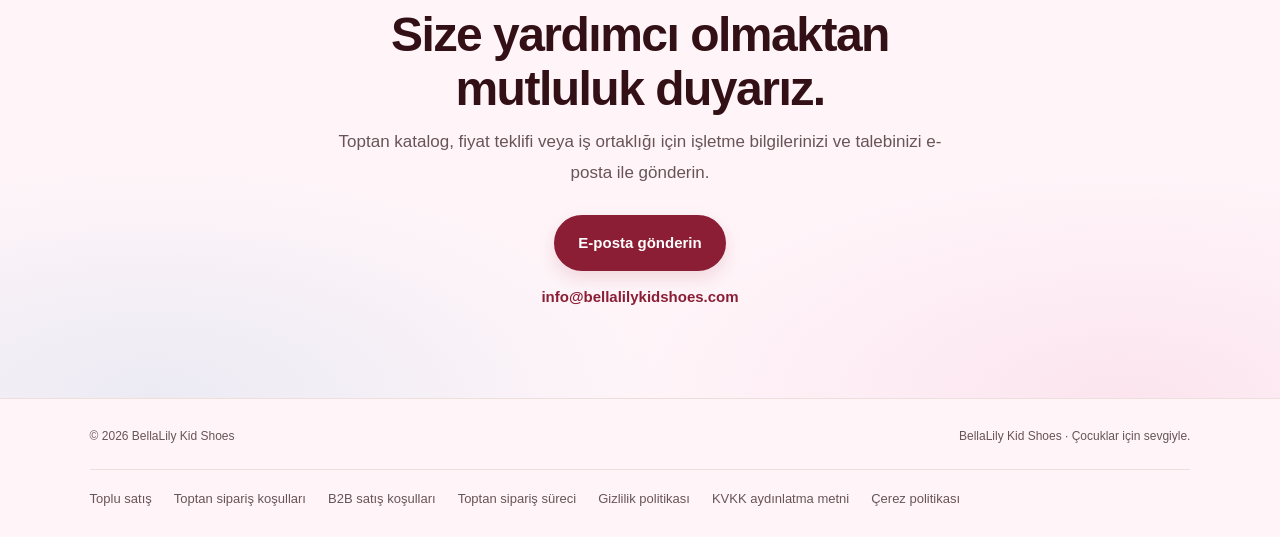
==== commit 34529c8b: "language option created" ====
--- a/public/index.html
+++ b/public/index.html
@@ -34,9 +34,22 @@
       justify-content: space-between;
       align-items: center;
       gap: 24px;
+      flex-wrap: wrap;
       padding: 22px 7%;
       border-bottom: 1px solid var(--line);
       background: var(--paper);
+    }
+    .language-picker { display: flex; align-items: center; gap: 8px; margin-left: auto; }
+    .language-picker label { color: var(--muted); font-size: 13px; font-weight: 700; }
+    .language-picker select {
+      min-height: 38px;
+      padding: 6px 30px 6px 10px;
+      border: 1px solid var(--line);
+      border-radius: 8px;
+      background: var(--white);
+      color: var(--ink);
+      font: inherit;
+      cursor: pointer;
     }
     .logo { font-size: 18px; font-weight: 800; letter-spacing: 1.5px; }
     .logo span { color: var(--rose-dark); }
@@ -685,132 +698,132 @@
 </head>
 <body>
   <header class="site-header">
-    <a class="brand" href="#top" aria-label="BellaLily Kid Shoes ana sayfa">
+    <a class="brand" href="#top" aria-label="BellaLily Kid Shoes ana sayfa" data-i18n-aria="homeAria">
       <img class="brand-logo" src="brand.jpg" alt="">
       <span>BellaLily Kid Shoes</span>
     </a>
-    <nav aria-label="Ana menü">
-      <a href="#koleksiyon">Koleksiyon</a>
-      <a href="#hakkimizda">Hakkımızda</a>
-      <a href="#toplu-satis">Toplu satış</a>
-      <a href="#iletisim">İletişim</a>
+    <nav aria-label="Ana menü" data-i18n-aria="mainNav">
+      <a href="#koleksiyon" data-i18n="navCollection">Koleksiyon</a>
+      <a href="#hakkimizda" data-i18n="navAbout">Hakkımızda</a>
+      <a href="#toplu-satis" data-i18n="navWholesale">Toplu satış</a>
+      <a href="#iletisim" data-i18n="navContact">İletişim</a>
     </nav>
   </header>
 
   <main id="top">
     <section class="hero">
       <div>
-        <span class="eyebrow">Küçük adımlara büyük özen</span>
-        <h1>Mutlu adımlar,<br>güzel başlangıçlar.</h1>
-        <p>
+        <span class="eyebrow" data-i18n="heroEyebrow">Küçük adımlara büyük özen</span>
+        <h1 data-i18n-html="heroTitle">Mutlu adımlar,<br>güzel başlangıçlar.</h1>
+        <p data-i18n="heroDescription">
           BellaLily Kid Shoes çocuk ayakkabısı koleksiyonunu keşfedin.
           Mağazalar, bayiler ve distribütörler için yalnızca toptan satış
           ve iş ortaklığı sunuyoruz; sitede bireysel satış yapılmıyor.
         </p>
         <div class="actions">
-          <a class="button" href="#koleksiyon">Toptan kataloğu inceleyin</a>
-          <a class="button secondary" href="#iletisim">İş ortaklığı talebi</a>
+          <a class="button" href="#koleksiyon" data-i18n="heroCatalog">Toptan kataloğu inceleyin</a>
+          <a class="button secondary" href="#iletisim" data-i18n="heroPartner">İş ortaklığı talebi</a>
         </div>
       </div>
       <div class="hero-visual">
-        <img src="new-model.jpg" alt="Yeni Sezon Çocuk Ayakkabısı Modeli">
+        <img src="new-model.jpg" alt="Yeni Sezon Çocuk Ayakkabısı Modeli" data-i18n-alt="featuredAlt">
       </div>
     </section>
 
     <section class="section catalog" id="koleksiyon">
       <div class="section-heading">
-        <span class="eyebrow">Koleksiyon</span>
-        <h2>İş ortaklarımız için çocuk ayakkabısı koleksiyonu</h2>
-        <p class="section-intro">
+        <span class="eyebrow" data-i18n="collectionEyebrow">Koleksiyon</span>
+        <h2 data-i18n="collectionTitle">İş ortaklarımız için çocuk ayakkabısı koleksiyonu</h2>
+        <p class="section-intro" data-i18n="collectionIntro">
           Modelleri inceleyin; toptan fiyat, stok ve sezon bilgisi için işletmeniz adına teklif isteyin.
         </p>
       </div>
-      <div class="season-tabs" id="season-tabs" role="tablist" aria-label="Sezon kataloğu">
-        <button class="season-tab" id="season-yazlik" type="button" role="tab"
+      <div class="season-tabs" id="season-tabs" role="tablist" aria-label="Sezon kataloğu" data-i18n-aria="seasonTabs">
+        <button class="season-tab" id="season-yazlik" type="button" role="tab" data-i18n="seasonSummer"
           aria-selected="true" aria-controls="shoe-carousel" tabindex="0">Yazlık</button>
-        <button class="season-tab" id="season-kislik" type="button" role="tab"
+        <button class="season-tab" id="season-kislik" type="button" role="tab" data-i18n="seasonWinter"
           aria-selected="false" aria-controls="shoe-carousel" tabindex="-1">Kışlık</button>
-        <button class="season-tab" id="season-okulluk" type="button" role="tab"
+        <button class="season-tab" id="season-okulluk" type="button" role="tab" data-i18n="seasonSchool"
           aria-selected="false" aria-controls="shoe-carousel" tabindex="-1">Okulluk</button>
       </div>
-      <div class="shoe-carousel" id="shoe-carousel" aria-label="Ayakkabı modelleri">
+      <div class="shoe-carousel" id="shoe-carousel" aria-label="Ayakkabı modelleri" data-i18n-aria="shoeModels">
         <p class="carousel-status" id="carousel-status" role="status" aria-live="polite">
-          Katalog yükleniyor...
+          <span data-i18n="loadingCatalog">Katalog yükleniyor...</span>
         </p>
         <figure class="shoe-figure" id="shoe-figure" hidden>
           <img class="shoe-image" id="shoe-image" alt="">
           <figcaption class="shoe-caption">
-            <span class="eyebrow">Model</span>
+            <span class="eyebrow" data-i18n="modelLabel">Model</span>
             <h3 id="shoe-name"></h3>
             <p class="shoe-color" id="shoe-color">
-              <span class="eyebrow">Renkler</span>
+              <span class="eyebrow" data-i18n="colorsLabel">Renkler</span>
               <span id="shoe-color-name"></span>
             </p>
-            <div class="carousel-dots" id="carousel-dots" role="group" aria-label="Renk seçin" hidden></div>
+            <div class="carousel-dots" id="carousel-dots" role="group" aria-label="Renk seçin" data-i18n-aria="chooseColor" hidden></div>
           </figcaption>
         </figure>
         <div class="carousel-controls" id="carousel-controls" hidden>
-          <button type="button" id="previous-model" aria-label="Önceki model">‹</button>
+          <button type="button" id="previous-model" aria-label="Önceki model" data-i18n-aria="previousModel">‹</button>
           <span class="carousel-count" id="carousel-count" aria-live="polite"></span>
-          <button type="button" id="next-model" aria-label="Sonraki model">›</button>
+          <button type="button" id="next-model" aria-label="Sonraki model" data-i18n-aria="nextModel">›</button>
         </div>
         <p class="carousel-error" id="carousel-error" role="alert" hidden></p>
       </div>
       <div class="catalog-panel">
         <div>
-          <h3>Toptan ürün kataloğu ve fiyat teklifi</h3>
-          <p>
+          <h3 data-i18n="catalogPanelTitle">Toptan ürün kataloğu ve fiyat teklifi</h3>
+          <p data-i18n="catalogPanelDescription">
             Model, sezon, stok ve toptan fiyat bilgileri değişebilir.
             Güncel katalog ve işletmenize özel teklif için bize e-posta gönderin.
           </p>
         </div>
         <a class="button" href="mailto:info@bellalilykidshoes.com?subject=BellaLily%20Kid%20Shoes%20-%20%C3%9Cr%C3%BCn%20katalo%C4%9Fu%20talebi">
-          Toptan katalog ve teklif isteyin
+          <span data-i18n="requestCatalog">Toptan katalog ve teklif isteyin</span>
         </a>
       </div>
     </section>
 
     <section class="section about-section" id="hakkimizda">
       <div class="section-heading">
-        <span class="eyebrow">Hakkımızda</span>
-        <h2>İş ortaklarımız için özenle</h2>
+        <span class="eyebrow" data-i18n="aboutEyebrow">Hakkımızda</span>
+        <h2 data-i18n="aboutTitle">İş ortaklarımız için özenle</h2>
       </div>
       <div class="about-card">
-        <p>
+        <p data-i18n="aboutDescription">
           BellaLily Kid Shoes, mağazalar, bayiler ve distribütörlerle uzun soluklu
           iş ortaklıkları kurarak çocuk ayakkabısı koleksiyonunu toptan sunar.
         </p>
-        <a class="text-link" href="sayfalar/hakkimizda.html">BellaLily Kid Shoes hakkında daha fazlası →</a>
+        <a class="text-link" href="sayfalar/hakkimizda.html" data-i18n="aboutLink">BellaLily Kid Shoes hakkında daha fazlası →</a>
       </div>
     </section>
 
     <section class="section wholesale" id="toplu-satis">
       <div class="wholesale-content">
         <div>
-          <span class="eyebrow">İş ortaklığı</span>
-          <h2>Mağazalar ve bayiler için toptan iş ortaklığı</h2>
-          <p>
+          <span class="eyebrow" data-i18n="partnershipEyebrow">İş ortaklığı</span>
+          <h2 data-i18n="wholesaleTitle">Mağazalar ve bayiler için toptan iş ortaklığı</h2>
+          <p data-i18n="wholesaleDescription">
             Yalnızca işletmelere yönelik toptan satış yapıyoruz. Minimum sipariş
             miktarı 96 çifttir. Sezon, ürün grubu ve sipariş adedine göre katalog
             ve fiyat teklifi almak için bize ulaşın.
           </p>
-          <span class="wholesale-note">
+          <span class="wholesale-note" data-i18n="wholesaleNote">
             Siparişler ödeme onayından sonra genellikle 15–20 iş gününde hazırlanır.
             Bu hazırlık süresidir; sipariş içeriği ve üretim planına göre değişebilir.
           </span>
         </div>
-        <a class="button" href="sayfalar/toplu-satis.html">Toplu satış detayları</a>
+        <a class="button" href="sayfalar/toplu-satis.html" data-i18n="wholesaleLink">Toplu satış detayları</a>
       </div>
     </section>
 
     <section class="contact" id="iletisim">
-      <span class="eyebrow">Sorularınız mı var?</span>
-      <h2>Size yardımcı olmaktan mutluluk duyarız.</h2>
-      <p>
+      <span class="eyebrow" data-i18n="contactEyebrow">Sorularınız mı var?</span>
+      <h2 data-i18n="contactTitle">Size yardımcı olmaktan mutluluk duyarız.</h2>
+      <p data-i18n="contactDescription">
         Toptan katalog, fiyat teklifi veya iş ortaklığı için işletme bilgilerinizi
         ve talebinizi e-posta ile gönderin.
       </p>
-      <a class="button" href="mailto:info@bellalilykidshoes.com">E-posta gönderin</a>
+      <a class="button" href="mailto:info@bellalilykidshoes.com" data-i18n="sendEmail">E-posta gönderin</a>
       <a class="contact-address" href="mailto:info@bellalilykidshoes.com">info@bellalilykidshoes.com</a>
     </section>
   </main>
@@ -818,19 +831,20 @@
   <footer>
     <div class="footer-top">
       <span>© <span id="year"></span> BellaLily Kid Shoes</span>
-      <span>BellaLily Kid Shoes · Çocuklar için sevgiyle.</span>
+      <span data-i18n="footerTagline">BellaLily Kid Shoes · Çocuklar için sevgiyle.</span>
     </div>
-    <nav class="legal-links" aria-label="Yasal ve bilgilendirme sayfaları">
-      <a href="sayfalar/toplu-satis.html">Toplu satış</a>
-      <a href="sayfalar/toptan-siparis-kosullari.html">Toptan sipariş koşulları</a>
-      <a href="sayfalar/sartlar-ve-kosullar.html">B2B satış koşulları</a>
-      <a href="sayfalar/on-bilgilendirme-formu.html">Toptan sipariş süreci</a>
-      <a href="sayfalar/gizlilik-politikasi.html">Gizlilik politikası</a>
-      <a href="sayfalar/kvkk-aydinlatma-metni.html">KVKK aydınlatma metni</a>
-      <a href="sayfalar/cerez-politikasi.html">Çerez politikası</a>
+    <nav class="legal-links" aria-label="Yasal ve bilgilendirme sayfaları" data-i18n-aria="legalNav">
+      <a href="sayfalar/toplu-satis.html" data-i18n="pageWholesale">Toplu satış</a>
+      <a href="sayfalar/toptan-siparis-kosullari.html" data-i18n="pageOrderTerms">Toptan sipariş koşulları</a>
+      <a href="sayfalar/sartlar-ve-kosullar.html" data-i18n="pageB2bTerms">B2B satış koşulları</a>
+      <a href="sayfalar/on-bilgilendirme-formu.html" data-i18n="pageOrderProcess">Toptan sipariş süreci</a>
+      <a href="sayfalar/gizlilik-politikasi.html" data-i18n="pagePrivacy">Gizlilik politikası</a>
+      <a href="sayfalar/kvkk-aydinlatma-metni.html" data-i18n="pageKvkk">KVKK aydınlatma metni</a>
+      <a href="sayfalar/cerez-politikasi.html" data-i18n="pageCookies">Çerez politikası</a>
     </nav>
   </footer>
 
+  <script src="i18n.js"></script>
   <script>
     document.getElementById("year").textContent = new Date().getFullYear();
 
@@ -844,11 +858,12 @@
     const carouselControls = document.getElementById("carousel-controls");
     const carouselDots = document.getElementById("carousel-dots");
     const carouselCount = document.getElementById("carousel-count");
+    const t = (key, values) => window.SiteLanguage.text(key, values);
     const allowedImageName = /^[^/\\]+\.(?:avif|jpe?g|png|webp)$/i;
     const seasons = [
-      { key: "Yazlık", id: "season-yazlik" },
-      { key: "Kışlık", id: "season-kislik" },
-      { key: "Okulluk", id: "season-okulluk" },
+      { key: "Yazlık", id: "season-yazlik", translationKey: "seasonSummer" },
+      { key: "Kışlık", id: "season-kislik", translationKey: "seasonWinter" },
+      { key: "Okulluk", id: "season-okulluk", translationKey: "seasonSchool" },
     ];
     const seasonTabs = document.getElementById("season-tabs");
     let catalogs = Object.fromEntries(seasons.map(season => [season.key, []]));
@@ -857,7 +872,8 @@
     let activeModel = 0;
     let activeOption = 0;
     let imageRequest = 0;
-    let catalogWarning = "";
+    let catalogWarning = null;
+    let catalogLoaded = false;
 
     seasons.forEach(season => {
       const tab = document.getElementById(season.id);
@@ -872,7 +888,7 @@
       activeOption = 0;
       renderColorOptions(model);
       showOption(activeOption);
-      carouselCount.textContent = `Model ${activeModel + 1} / ${models.length}`;
+      carouselCount.textContent = t("modelCount", { current: activeModel + 1, total: models.length });
     }
 
     function renderColorOptions(model) {
@@ -883,10 +899,10 @@
         dot.className = "carousel-dot";
         dot.type = "button";
         dot.textContent = String(index + 1);
-        dot.setAttribute(
-          "aria-label",
-          `Renk seçeneği ${index + 1}${option.color ? `: ${option.color}` : ""}`
-        );
+        dot.setAttribute("aria-label", t("colorOption", {
+          number: index + 1,
+          color: option.color ? `: ${option.color}` : "",
+        }));
         dot.setAttribute("aria-pressed", String(index === activeOption));
         dot.addEventListener("click", () => showOption(index));
         carouselDots.append(dot);
@@ -902,12 +918,14 @@
 
       shoeName.textContent = model.name;
       shoeColorName.textContent = option.color;
-      shoeImage.alt = `${model.name}${option.color ? ` ${option.color} renk` : ""} model ayakkabı fotoğrafı`;
+      shoeImage.alt = t("shoeImageAlt", {
+        model: model.name,
+        color: option.color ? ` ${option.color}` : "",
+      });
       shoeImage.hidden = true;
       catalogStatus.hidden = false;
-      catalogStatus.textContent = "Fotoğraf yükleniyor...";
-      catalogError.textContent = catalogWarning;
-      catalogError.hidden = !catalogWarning;
+      catalogStatus.textContent = t("carouselLoading");
+      catalogWarningText();
 
       shoeImage.onload = () => {
         if (request !== imageRequest) return;
@@ -916,9 +934,11 @@
       };
       shoeImage.onerror = () => {
         if (request !== imageRequest) return;
-        catalogStatus.textContent =
-          `“${model.name}” fotoğrafı yüklenemedi. Görsel bağlantısını ve paylaşımın bağlantıya sahip herkes tarafından görüntülenebildiğini kontrol edin.`;
-        catalogError.textContent = `Fotoğraf bağlantısı kullanılamıyor.${catalogWarning ? ` ${catalogWarning}` : ""}`;
+        catalogStatus.textContent = t("imageLoadError", { model: model.name });
+        catalogError.textContent = [
+          t("imageError"),
+          catalogWarning ? t(catalogWarning.key, catalogWarning.values) : "",
+        ].filter(Boolean).join(" ");
         catalogError.hidden = false;
       };
       shoeImage.src = option.src;
@@ -947,7 +967,8 @@
         carouselDots.replaceChildren();
         carouselDots.hidden = true;
         catalogStatus.hidden = false;
-        catalogStatus.textContent = `${season} sezonu için henüz katalog ürünü eklenmedi.`;
+        const seasonLabel = seasons.find(item => item.key === season);
+        catalogStatus.textContent = t("emptySeason", { season: t(seasonLabel.translationKey) });
         carouselCount.textContent = "";
         return;
       }
@@ -957,7 +978,9 @@
     }
 
     function catalogWarningText() {
-      catalogError.textContent = catalogWarning;
+      catalogError.textContent = catalogWarning
+        ? t(catalogWarning.key, catalogWarning.values)
+        : "";
       catalogError.hidden = !catalogWarning;
     }
 
@@ -1042,7 +1065,7 @@
         if (Array.isArray(entries)) {
           catalogs[seasons[0].key] = entries.map(parseModel).filter(Boolean);
           if (catalogs[seasons[0].key].length !== entries.length) {
-            catalogWarning = "Bazı Yazlık katalog kayıtları geçersiz; dosya adlarını ve HTTPS görsel bağlantılarını kontrol edin.";
+            catalogWarning = { key: "catalogInvalidSummer" };
           }
         } else if (entries && typeof entries === "object") {
           let invalidCount = 0;
@@ -1055,17 +1078,17 @@
             invalidCount += seasonEntries.length - catalogs[season.key].length;
           }
           if (invalidCount > 0) {
-            catalogWarning = `${invalidCount} katalog kaydı geçersiz; yerel fotoğraf dosya adlarını veya HTTPS görsel bağlantılarını kontrol edin.`;
+            catalogWarning = { key: "catalogInvalidCount", values: { count: invalidCount } };
           }
         } else {
           throw new Error("Katalog dosyası sezonlara göre model listeleri içermelidir.");
         }
 
+        catalogLoaded = true;
         showSeason(activeSeason);
       } catch (error) {
         console.error("Ayakkabı kataloğu yüklenemedi:", error);
-        catalogStatus.textContent =
-          "Katalog yüklenemedi. Lütfen public/katalog/catalog.json dosyasının mevcut ve geçerli JSON biçiminde olduğunu kontrol edin.";
+        catalogStatus.textContent = t("catalogLoadError");
         catalogError.textContent = error.message;
         catalogError.hidden = false;
       }
@@ -1096,7 +1119,10 @@
       }
     });
 
-    loadCatalog();
+    window.SiteLanguage.ready.then(loadCatalog);
+    document.addEventListener("site-language-change", () => {
+      if (catalogLoaded) showSeason(activeSeason);
+    });
   </script>
 </body>
 </html>
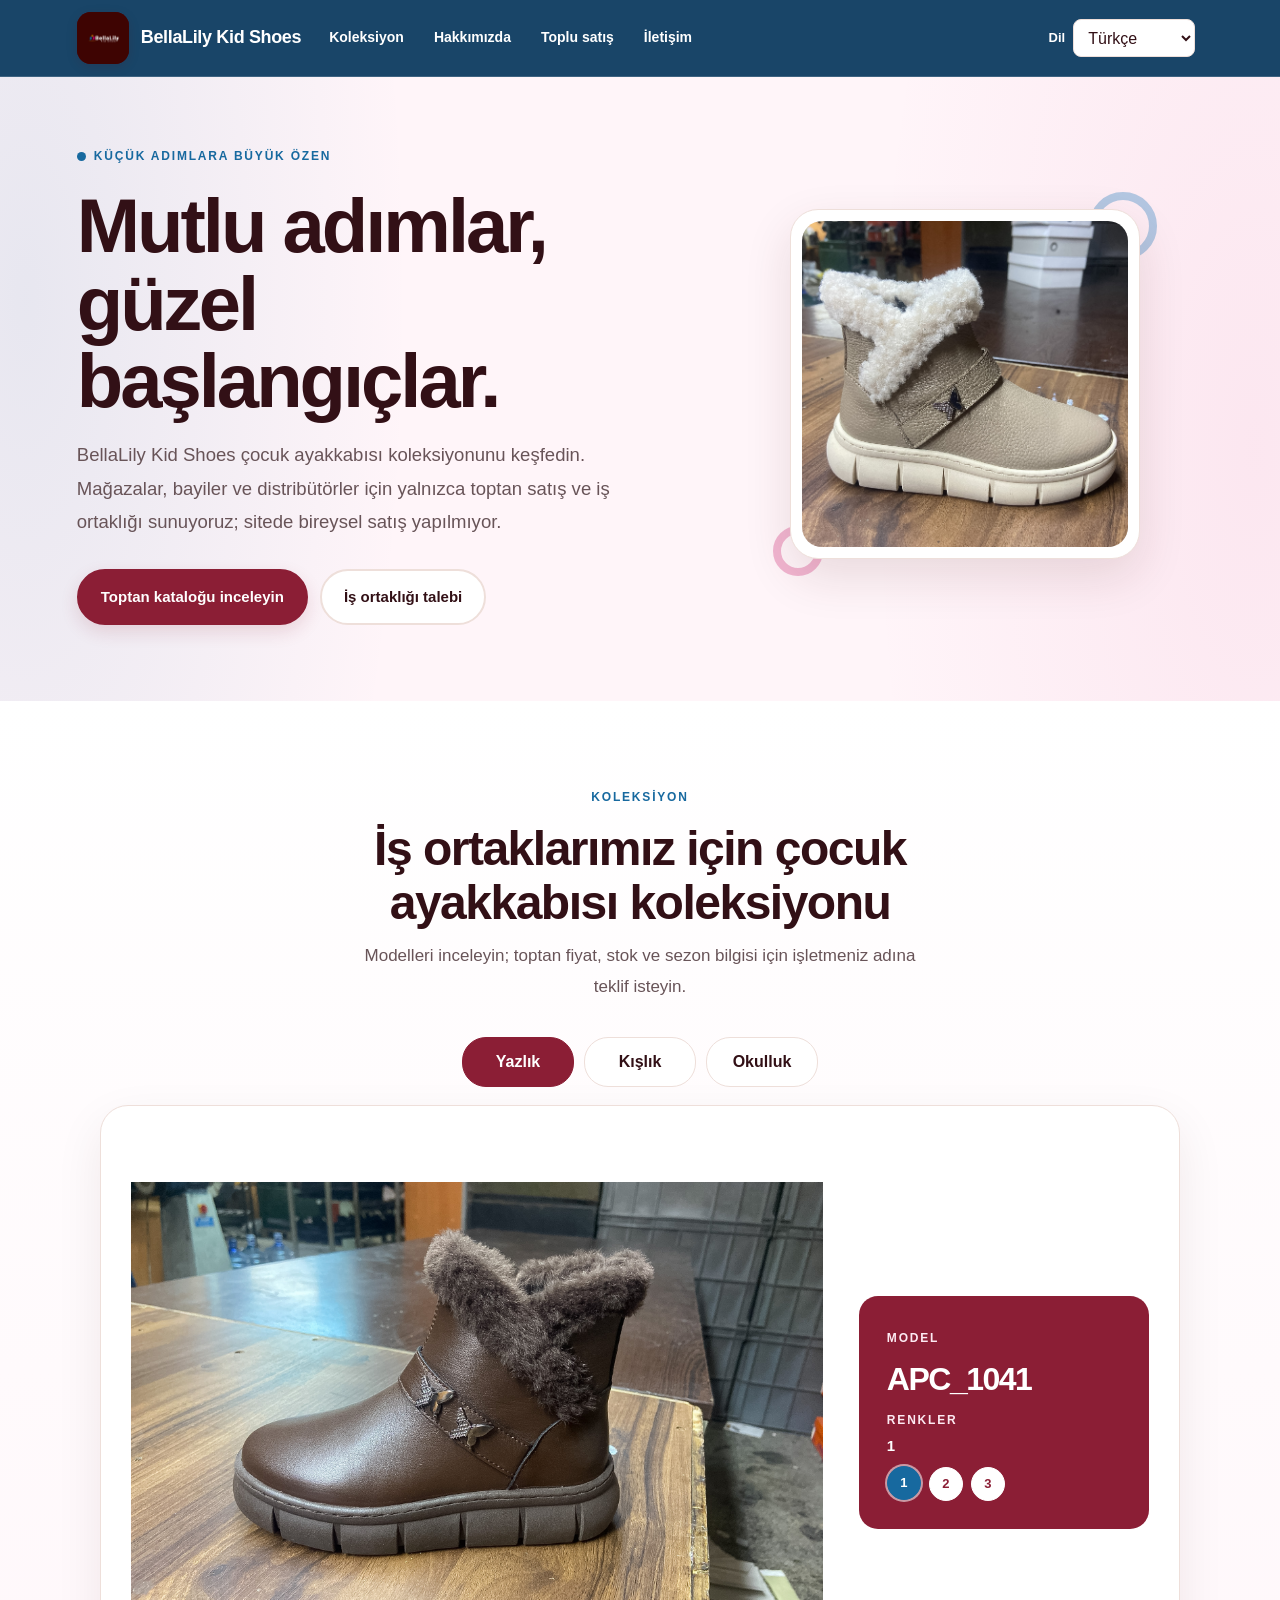
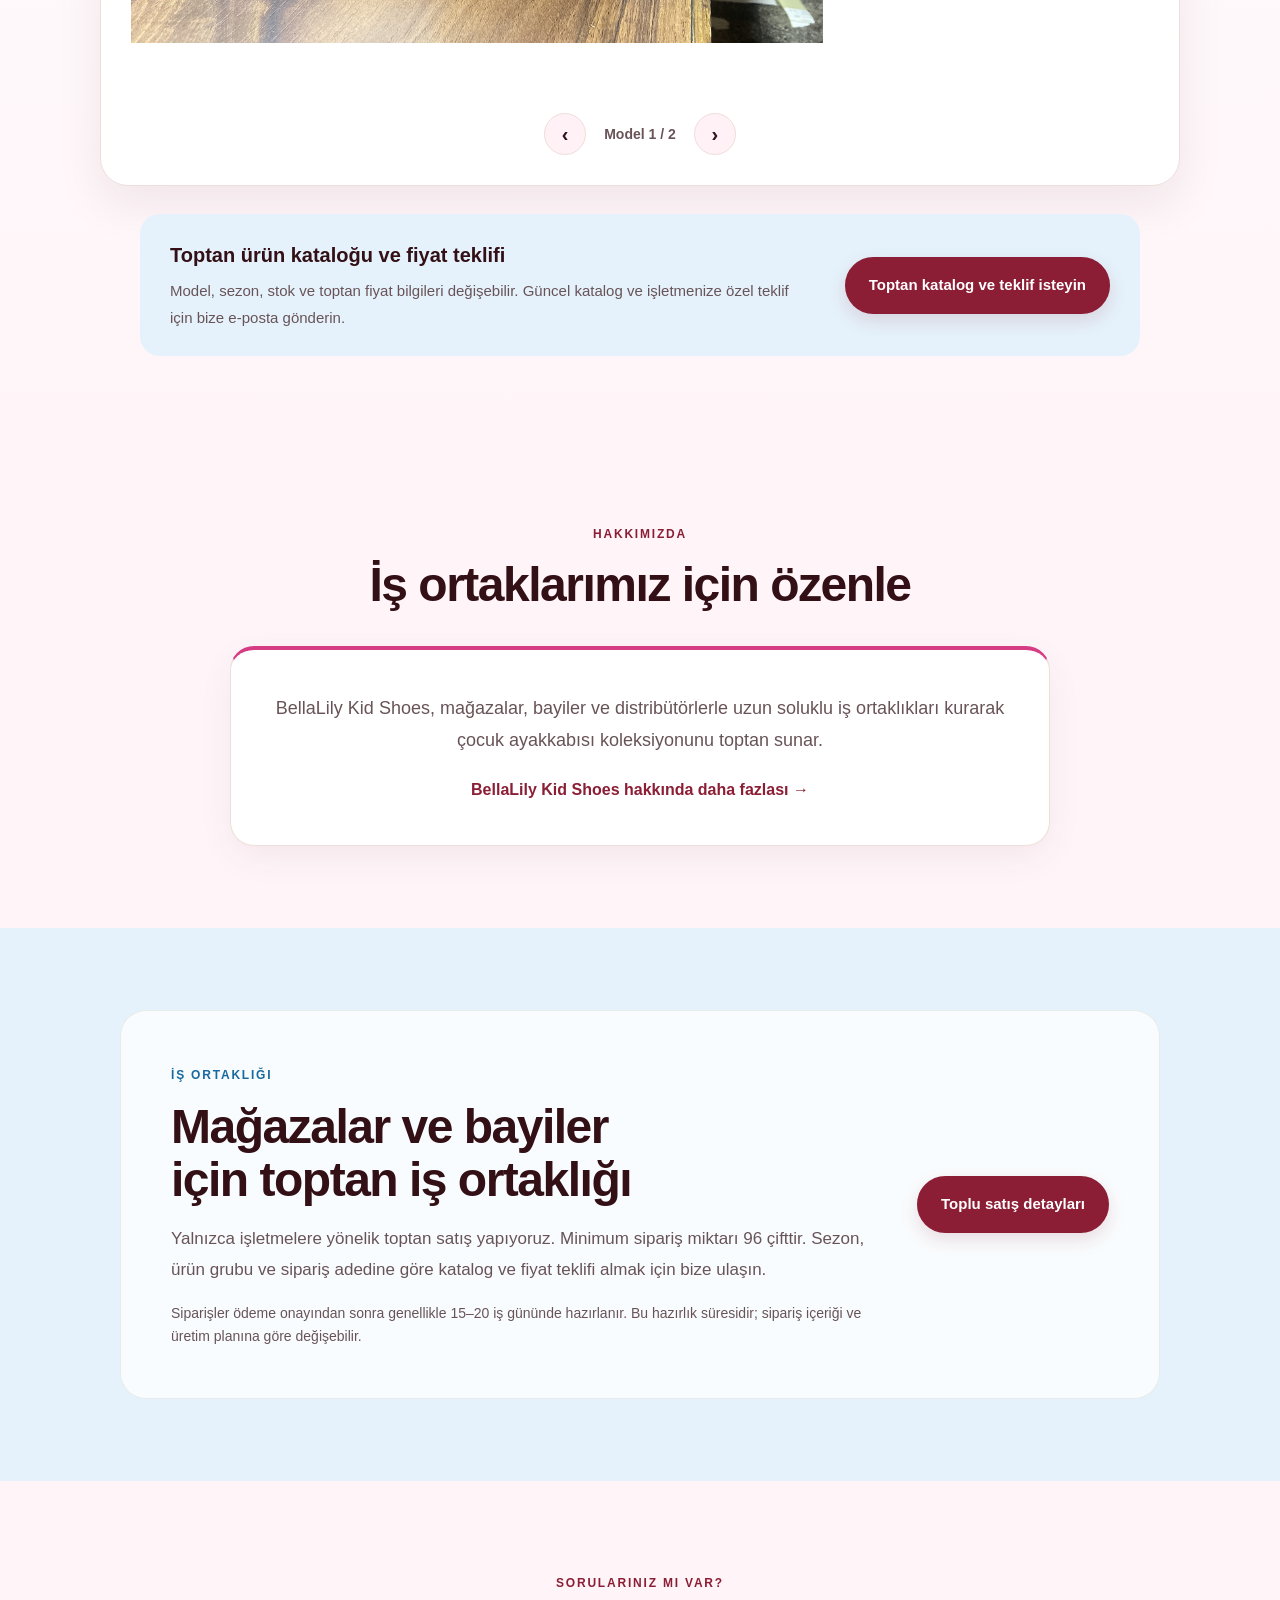
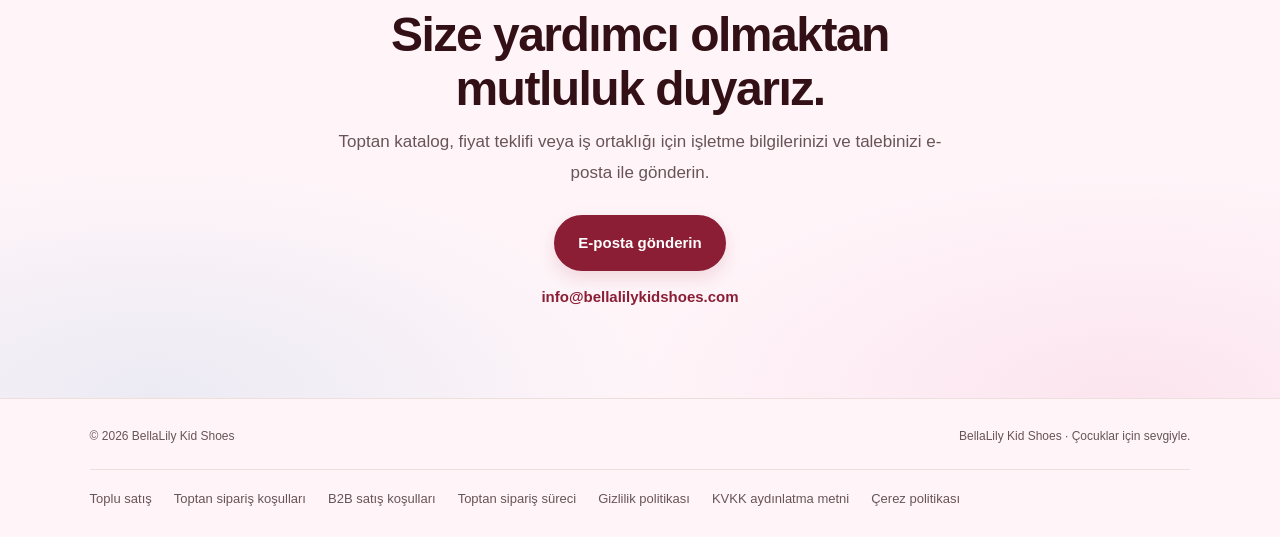
==== commit 1a09b55f: "new update for color" ====
--- a/public/index.html
+++ b/public/index.html
@@ -352,10 +352,13 @@
       align-items: center;
       gap: 28px;
       padding: 12px max(6%, calc((100% - 1180px) / 2));
-      border-bottom: 1px solid rgba(238, 223, 218, .88);
-      background: rgba(255, 250, 243, .94);
+      border-bottom: 1px solid rgba(255, 255, 255, .16);
+      background: rgba(18, 63, 100, .97);
       backdrop-filter: blur(14px);
     }
+    .site-header .brand,
+    .site-header nav a,
+    .language-picker label { color: #fff; }
     .brand {
       display: inline-flex;
       align-items: center;
@@ -386,7 +389,8 @@
       text-decoration: none;
       transition: color .18s ease;
     }
-    .site-header nav a:hover, .text-link:hover, .legal-links a:hover {
+    .site-header nav a:hover { color: var(--boy-blue-light); }
+    .text-link:hover, .legal-links a:hover {
       color: var(--berry);
     }
     .hero {
@@ -539,6 +543,24 @@
     }
     .shoe-color .eyebrow { display: block; margin-bottom: 3px; }
     .shoe-caption .carousel-dots { justify-content: flex-start; margin-top: 8px; }
+    .shoe-caption .carousel-dot {
+      border-color: #fff;
+      background: #fff;
+      color: var(--rose-dark);
+      font-weight: 700;
+    }
+    .shoe-caption .carousel-dot[aria-pressed="true"],
+    .shoe-caption .carousel-dot[aria-pressed="true"]:hover {
+      border-color: var(--boy-blue);
+      background: var(--boy-blue);
+      color: #fff;
+      box-shadow: 0 0 0 2px rgba(255, 255, 255, .55);
+    }
+    .shoe-caption .carousel-dot:hover:not([aria-pressed="true"]) {
+      border-color: #fff;
+      background: #e5f2fb;
+      color: var(--rose-dark);
+    }
     .shoe-caption h3 {
       margin: 10px 0;
       color: #fff;
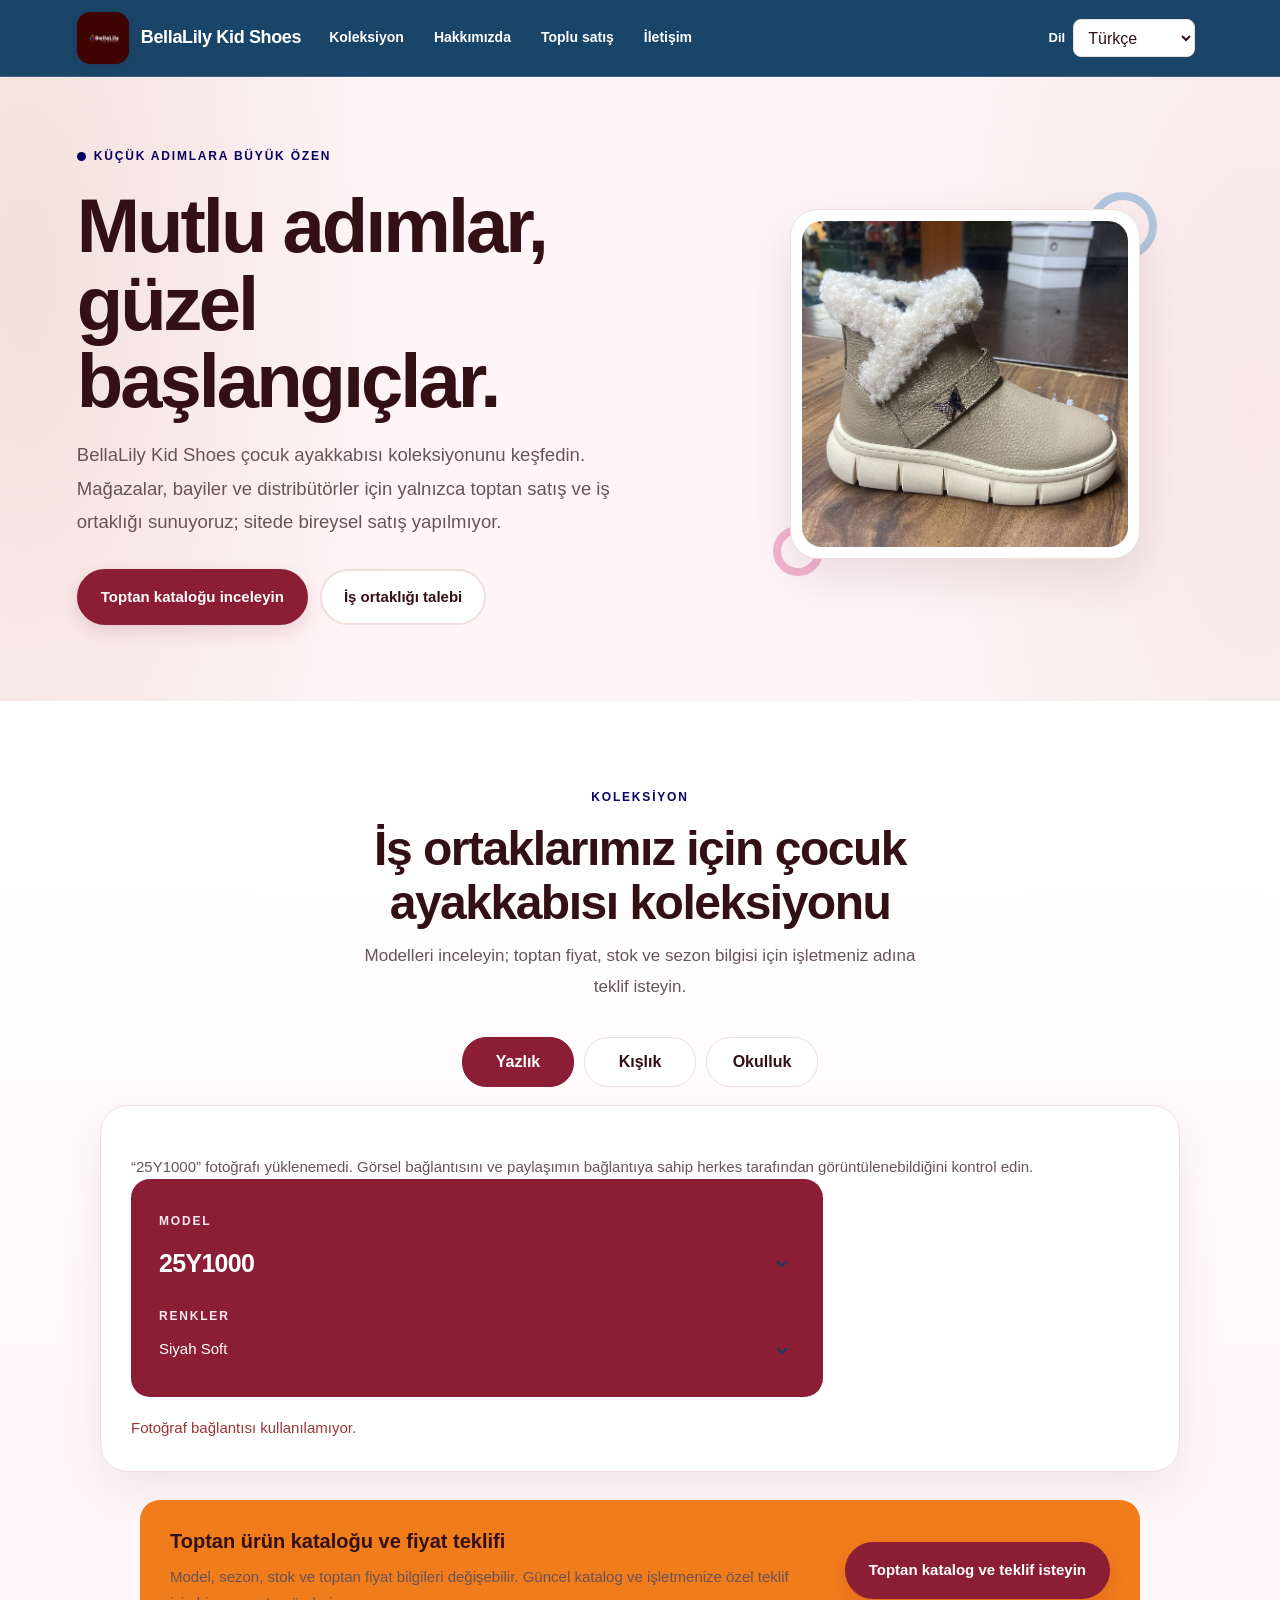
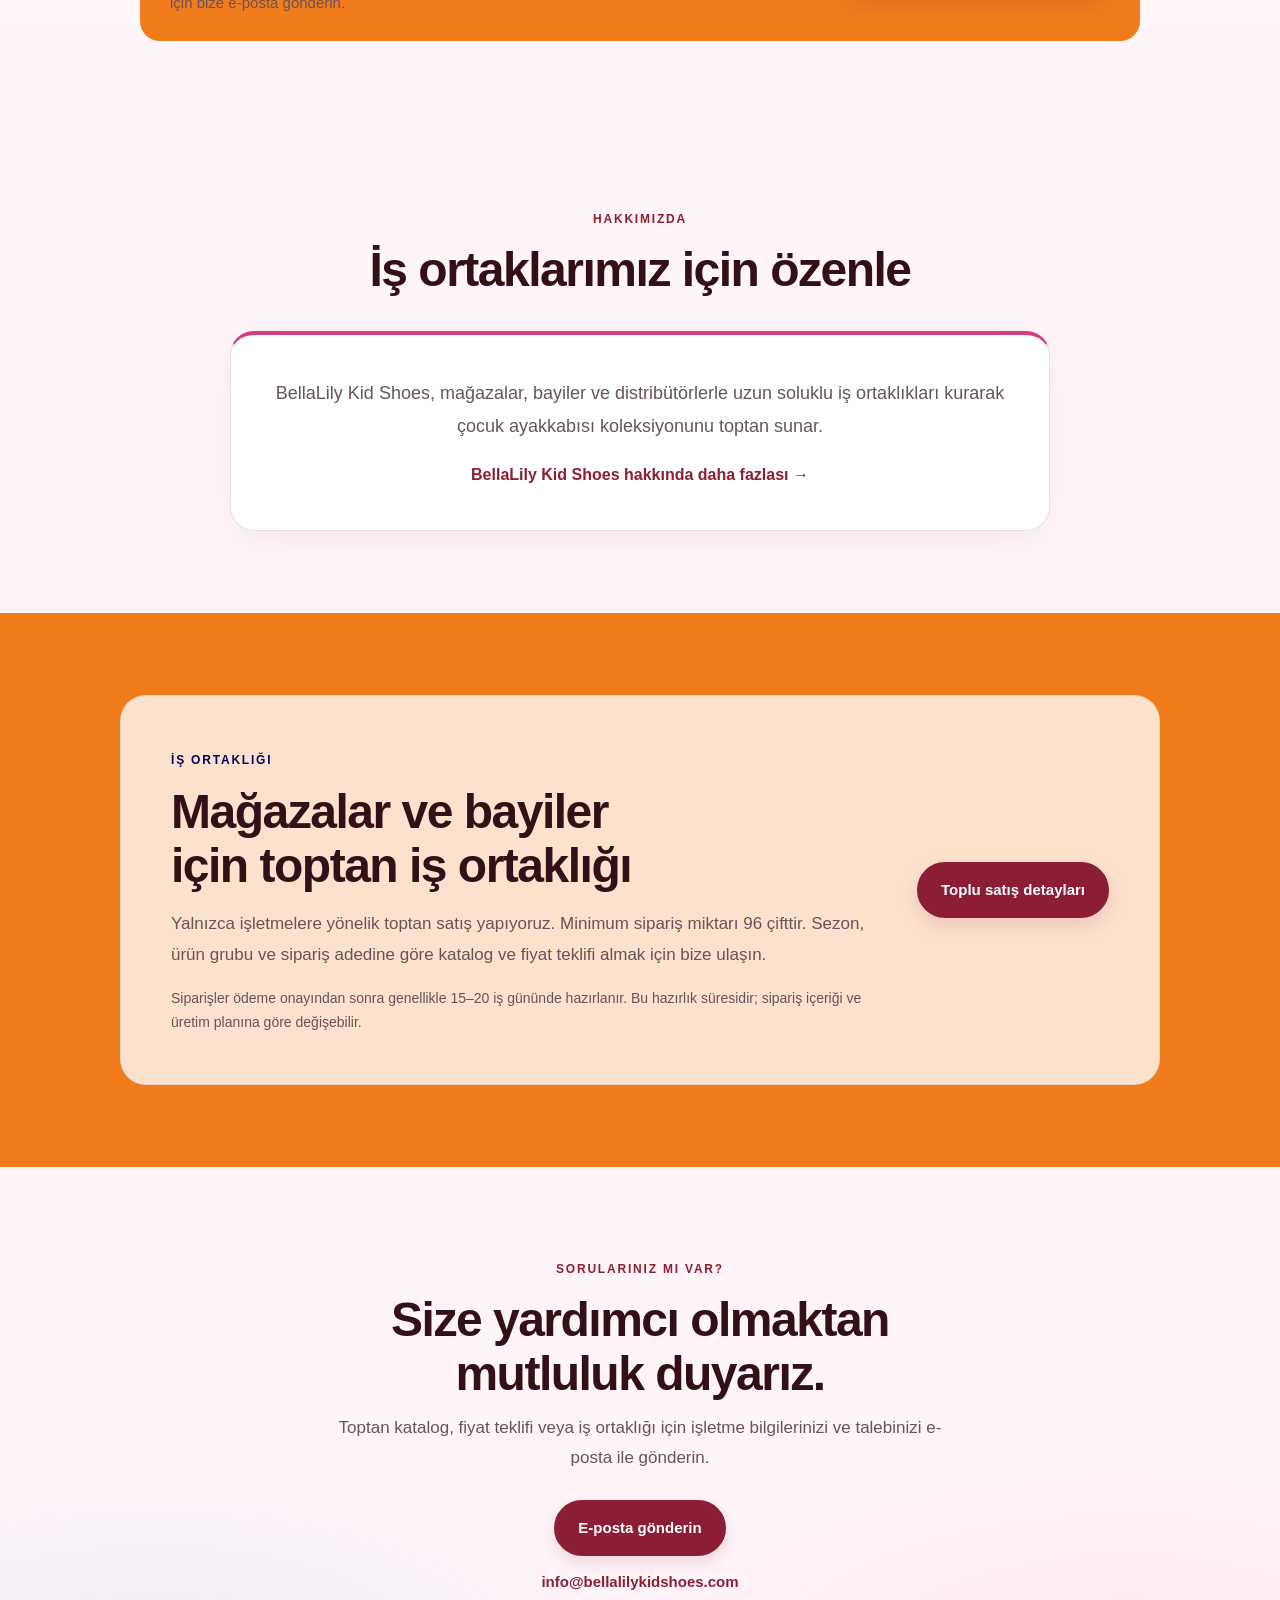
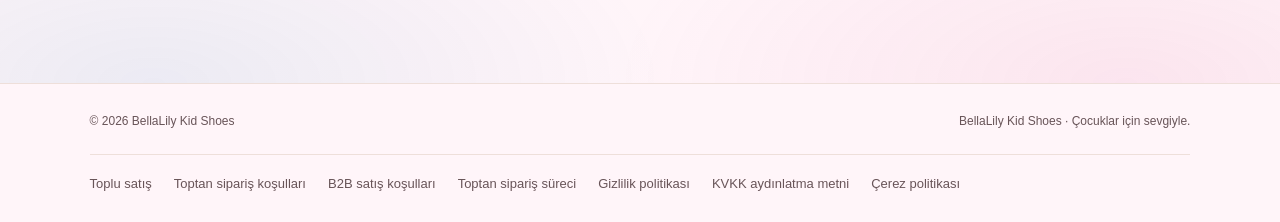
==== commit e217f0ba: "ertert" ====
--- a/public/index.html
+++ b/public/index.html
@@ -187,7 +187,7 @@
       gap: 30px;
       margin: 0;
     }
-    .shoe-figure[hidden], .carousel-controls[hidden], .carousel-dots[hidden],
+    .shoe-figure[hidden],
     .carousel-error[hidden], .shoe-image[hidden] { display: none; }
     .shoe-image {
       display: block;
@@ -213,41 +213,6 @@
     }
     .carousel-error { color: #9a3636; }
     .carousel-status code { overflow-wrap: anywhere; }
-    .carousel-controls {
-      display: flex;
-      justify-content: center;
-      align-items: center;
-      gap: 22px;
-      margin-top: 18px;
-    }
-    .carousel-controls button, .carousel-dot {
-      min-width: 42px;
-      min-height: 42px;
-      border: 1px solid var(--line);
-      border-radius: 50%;
-      background: var(--white);
-      color: var(--ink);
-      cursor: pointer;
-      font: inherit;
-    }
-    .carousel-controls button:hover, .carousel-dot[aria-pressed="true"] {
-      border-color: var(--rose-dark);
-      background: var(--rose-dark);
-      color: white;
-    }
-    .carousel-count { color: var(--muted); font-size: 13px; }
-    .carousel-dots {
-      display: flex;
-      justify-content: center;
-      flex-wrap: wrap;
-      gap: 8px;
-      margin-top: 14px;
-    }
-    .carousel-dot {
-      min-width: 34px;
-      min-height: 34px;
-      font-size: 12px;
-    }
     .about-grid {
       display: grid;
       grid-template-columns: repeat(3, 1fr);
@@ -319,10 +284,10 @@
       --rose: #f9e6e6;
       --rose-dark: #8b1e35;
       --line: #eedfda;
-      --sage: #e5f2fb;
+      --sage: #f07c1c;
       --berry: #bf3d62;
-      --boy-blue: #17699f;
-      --boy-blue-light: #e5f2fb;
+      --boy-blue: #060363;
+      --boy-blue-light: #f07c1c;
       --girl-pink: #d63c83;
       --girl-pink-light: #fdeaf2;
       color-scheme: light;
@@ -330,8 +295,8 @@
     html { scroll-padding-top: 88px; }
     body {
       background:
-        radial-gradient(ellipse at 2% 8%, rgba(23, 105, 159, .1), transparent 24rem),
-        radial-gradient(ellipse at 98% 12%, rgba(214, 60, 131, .08), transparent 24rem),
+        radial-gradient(ellipse at 2% 8%, rgba(153, 77, 0, .12), transparent 24rem),
+        radial-gradient(ellipse at 98% 12%, rgba(153, 77, 0, .08), transparent 24rem),
         var(--paper);
       color: var(--ink);
       font-family: "Aptos", "Segoe UI", "Trebuchet MS", sans-serif;
@@ -535,58 +500,42 @@
       color: #fff;
     }
     .shoe-caption .eyebrow { color: var(--girl-pink-light); }
+    .catalog-select {
+      display: block;
+      width: 100%;
+      padding: 7px 30px 7px 0;
+      border: 0;
+      border-radius: 4px;
+      appearance: none;
+      background: transparent;
+      background-image: url("data:image/svg+xml,%3Csvg xmlns='http://www.w3.org/2000/svg' width='16' height='16' viewBox='0 0 16 16'%3E%3Cpath d='m3 6 5 5 5-5' fill='none' stroke='%23123f64' stroke-width='2'/%3E%3C/svg%3E");
+      background-repeat: no-repeat;
+      background-position: right 5px center;
+      color: var(--title);
+      cursor: pointer;
+      font: inherit;
+    }
+    .catalog-select option { background: #fff; color: var(--ink); }
+    .model-select {
+      margin: 8px 0 18px;
+      font-size: clamp(20px, 2.2vw, 25px);
+      font-weight: 800;
+      letter-spacing: -.7px;
+      line-height: 1.15;
+    }
+    .color-select {
+      margin-top: 3px;
+      font-size: 15px;
+      font-weight: 500;
+    }
     .shoe-color {
       margin: 14px 0 0;
       color: #fff;
       font-size: 15px;
       font-weight: 700;
     }
-    .shoe-color .eyebrow { display: block; margin-bottom: 3px; }
-    .shoe-caption .carousel-dots { justify-content: flex-start; margin-top: 8px; }
-    .shoe-caption .carousel-dot {
-      border-color: #fff;
-      background: #fff;
-      color: var(--rose-dark);
-      font-weight: 700;
-    }
-    .shoe-caption .carousel-dot[aria-pressed="true"],
-    .shoe-caption .carousel-dot[aria-pressed="true"]:hover {
-      border-color: var(--boy-blue);
-      background: var(--boy-blue);
-      color: #fff;
-      box-shadow: 0 0 0 2px rgba(255, 255, 255, .55);
-    }
-    .shoe-caption .carousel-dot:hover:not([aria-pressed="true"]) {
-      border-color: #fff;
-      background: #e5f2fb;
-      color: var(--rose-dark);
-    }
-    .shoe-caption h3 {
-      margin: 10px 0;
-      color: #fff;
-      font-family: "Trebuchet MS", "Aptos", "Segoe UI", sans-serif;
-      font-size: clamp(24px, 2.8vw, 32px);
-      font-weight: 800;
-      letter-spacing: -1.5px;
-      line-height: 1.15;
-    }
     .carousel-status, .carousel-error { font-size: 15px; }
-    .carousel-controls { gap: 18px; margin-top: 24px; }
-    .carousel-controls button, .carousel-dot {
-      border-color: var(--line);
-      background: #fff1f6;
-      font-size: 20px;
-      font-weight: 700;
-      transition: background .18s ease, transform .18s ease;
-    }
-    .carousel-controls button:hover, .carousel-dot[aria-pressed="true"] {
-      border-color: var(--rose-dark);
-      background: var(--rose-dark);
-      color: white;
-      transform: translateY(-1px);
-    }
-    .carousel-count { color: var(--muted); font-size: 14px; font-weight: 700; }
-    .carousel-dot { font-size: 13px; }
+    .catalog-select:focus-visible { outline: 3px solid var(--accent); outline-offset: 4px; }
     .catalog-panel {
       grid-template-columns: 1fr auto;
       gap: 24px;
@@ -775,20 +724,14 @@
         <figure class="shoe-figure" id="shoe-figure" hidden>
           <img class="shoe-image" id="shoe-image" alt="">
           <figcaption class="shoe-caption">
-            <span class="eyebrow" data-i18n="modelLabel">Model</span>
-            <h3 id="shoe-name"></h3>
+            <label class="eyebrow" for="model-select" data-i18n="modelLabel">Model</label>
+            <select class="catalog-select model-select" id="model-select" aria-label="Model" data-i18n-aria="modelLabel"></select>
             <p class="shoe-color" id="shoe-color">
-              <span class="eyebrow" data-i18n="colorsLabel">Renkler</span>
-              <span id="shoe-color-name"></span>
+              <label class="eyebrow" for="color-select" data-i18n="colorsLabel">Renkler</label>
+              <select class="catalog-select color-select" id="color-select" aria-label="Renkler" data-i18n-aria="colorsLabel"></select>
             </p>
-            <div class="carousel-dots" id="carousel-dots" role="group" aria-label="Renk seçin" data-i18n-aria="chooseColor" hidden></div>
           </figcaption>
         </figure>
-        <div class="carousel-controls" id="carousel-controls" hidden>
-          <button type="button" id="previous-model" aria-label="Önceki model" data-i18n-aria="previousModel">‹</button>
-          <span class="carousel-count" id="carousel-count" aria-live="polite"></span>
-          <button type="button" id="next-model" aria-label="Sonraki model" data-i18n-aria="nextModel">›</button>
-        </div>
         <p class="carousel-error" id="carousel-error" role="alert" hidden></p>
       </div>
       <div class="catalog-panel">
@@ -874,14 +817,11 @@
     const catalogError = document.getElementById("carousel-error");
     const shoeFigure = document.getElementById("shoe-figure");
     const shoeImage = document.getElementById("shoe-image");
-    const shoeName = document.getElementById("shoe-name");
-    const shoeColor = document.getElementById("shoe-color");
-    const shoeColorName = document.getElementById("shoe-color-name");
-    const carouselControls = document.getElementById("carousel-controls");
-    const carouselDots = document.getElementById("carousel-dots");
-    const carouselCount = document.getElementById("carousel-count");
+    const modelSelect = document.getElementById("model-select");
+    const colorSelect = document.getElementById("color-select");
     const t = (key, values) => window.SiteLanguage.text(key, values);
     const allowedImageName = /^[^/\\]+\.(?:avif|jpe?g|png|webp)$/i;
+    const colorLanguageColumns = { tr: "Turkce", en: "English", ru: "Русский", ar: "العربية" };
     const seasons = [
       { key: "Yazlık", id: "season-yazlik", translationKey: "seasonSummer" },
       { key: "Kışlık", id: "season-kislik", translationKey: "seasonWinter" },
@@ -896,6 +836,7 @@
     let imageRequest = 0;
     let catalogWarning = null;
     let catalogLoaded = false;
+    let colorNames = new Map();
 
     seasons.forEach(season => {
       const tab = document.getElementById(season.id);
@@ -908,27 +849,36 @@
       activeModel = (index + models.length) % models.length;
       const model = models[activeModel];
       activeOption = 0;
+      modelSelect.value = String(activeModel);
       renderColorOptions(model);
       showOption(activeOption);
-      carouselCount.textContent = t("modelCount", { current: activeModel + 1, total: models.length });
+    }
+
+    function renderModelOptions() {
+      modelSelect.replaceChildren();
+      models.forEach((model, index) => {
+        const option = document.createElement("option");
+        option.value = String(index);
+        option.textContent = model.name;
+        modelSelect.append(option);
+      });
+      modelSelect.value = String(activeModel);
+    }
+
+    function localizedColorName(code) {
+      const color = colorNames.get(code);
+      return color?.[window.SiteLanguage.language] || code;
     }
 
     function renderColorOptions(model) {
-      carouselDots.replaceChildren();
-      carouselDots.hidden = model.options.length === 0;
+      colorSelect.replaceChildren();
       model.options.forEach((option, index) => {
-        const dot = document.createElement("button");
-        dot.className = "carousel-dot";
-        dot.type = "button";
-        dot.textContent = String(index + 1);
-        dot.setAttribute("aria-label", t("colorOption", {
-          number: index + 1,
-          color: option.color ? `: ${option.color}` : "",
-        }));
-        dot.setAttribute("aria-pressed", String(index === activeOption));
-        dot.addEventListener("click", () => showOption(index));
-        carouselDots.append(dot);
+        const colorOption = document.createElement("option");
+        colorOption.value = String(index);
+        colorOption.textContent = localizedColorName(option.color || String(index + 1));
+        colorSelect.append(colorOption);
       });
+      colorSelect.value = String(activeOption);
     }
 
     function showOption(index) {
@@ -938,11 +888,10 @@
       const option = model.options[activeOption];
       const request = ++imageRequest;
 
-      shoeName.textContent = model.name;
-      shoeColorName.textContent = option.color;
+      colorSelect.value = String(activeOption);
       shoeImage.alt = t("shoeImageAlt", {
         model: model.name,
-        color: option.color ? ` ${option.color}` : "",
+        color: option.color ? ` ${localizedColorName(option.color)}` : "",
       });
       shoeImage.hidden = true;
       catalogStatus.hidden = false;
@@ -964,10 +913,6 @@
         catalogError.hidden = false;
       };
       shoeImage.src = option.src;
-
-      carouselDots.querySelectorAll("button").forEach((dot, dotIndex) => {
-        dot.setAttribute("aria-pressed", String(dotIndex === activeOption));
-      });
     }
 
     function showSeason(season) {
@@ -976,22 +921,20 @@
       activeModel = 0;
       activeOption = 0;
       imageRequest++;
+      renderModelOptions();
       seasonTabs.querySelectorAll('[role="tab"]').forEach(tab => {
         const selected = tab.dataset.season === season;
         tab.setAttribute("aria-selected", String(selected));
         tab.tabIndex = selected ? 0 : -1;
       });
       shoeFigure.hidden = models.length === 0;
-      carouselControls.hidden = models.length < 2;
       catalogWarningText();
 
       if (models.length === 0) {
-        carouselDots.replaceChildren();
-        carouselDots.hidden = true;
+        colorSelect.replaceChildren();
         catalogStatus.hidden = false;
         const seasonLabel = seasons.find(item => item.key === season);
         catalogStatus.textContent = t("emptySeason", { season: t(seasonLabel.translationKey) });
-        carouselCount.textContent = "";
         return;
       }
 
@@ -1078,12 +1021,53 @@
       return name ? { name, options } : null;
     }
 
+    function parseColorNames(table) {
+      const delimiter = table.includes("\t") ? "\t" : "|";
+      const rows = table.split(/\r?\n/).map(line => line.trim()).filter(Boolean);
+      const cells = line => {
+        const values = line.split(delimiter).map(value => value.trim());
+        if (delimiter === "|") {
+          if (values[0] === "") values.shift();
+          if (values[values.length - 1] === "") values.pop();
+        }
+        return values;
+      };
+      const headers = cells(rows.shift() || "");
+      const codeColumn = headers.indexOf("Kod");
+      const nameColumns = Object.fromEntries(
+        Object.entries(colorLanguageColumns).map(([language, header]) => [language, headers.indexOf(header)])
+      );
+      if (codeColumn < 0 || Object.values(nameColumns).some(index => index < 0)) {
+        throw new Error("Renk tablosu Kod ve desteklenen dil sütunlarını içermelidir.");
+      }
+
+      const names = new Map();
+      for (const row of rows) {
+        const values = cells(row);
+        if (values.every(value => /^:?-{3,}:?$/.test(value))) continue;
+        const code = values[codeColumn];
+        if (!code) continue;
+        names.set(code, Object.fromEntries(
+          Object.entries(nameColumns).map(([language, column]) => [language, values[column] || ""])
+        ));
+      }
+      return names;
+    }
+
     async function loadCatalog() {
       try {
-        const response = await fetch("katalog/catalog.json");
-        if (!response.ok) throw new Error(`Katalog dosyası HTTP ${response.status} yanıtı verdi.`);
-
-        const entries = await response.json();
+        const [catalogResponse, colorsResponse] = await Promise.all([
+          fetch("katalog/catalog.json"),
+          fetch("katalog/renkler.tsv"),
+        ]);
+        if (!catalogResponse.ok) throw new Error(`Katalog dosyası HTTP ${catalogResponse.status} yanıtı verdi.`);
+        if (!colorsResponse.ok) throw new Error(`Renk tablosu HTTP ${colorsResponse.status} yanıtı verdi.`);
+
+        const [entries, colorsTable] = await Promise.all([
+          catalogResponse.json(),
+          colorsResponse.text(),
+        ]);
+        colorNames = parseColorNames(colorsTable);
         if (Array.isArray(entries)) {
           catalogs[seasons[0].key] = entries.map(parseModel).filter(Boolean);
           if (catalogs[seasons[0].key].length !== entries.length) {
@@ -1116,11 +1100,11 @@
       }
     }
 
-    document.getElementById("previous-model").addEventListener("click", () => {
-      showModel(activeModel - 1);
+    modelSelect.addEventListener("change", () => {
+      showModel(Number(modelSelect.value));
     });
-    document.getElementById("next-model").addEventListener("click", () => {
-      showModel(activeModel + 1);
+    colorSelect.addEventListener("change", () => {
+      showOption(Number(colorSelect.value));
     });
     seasonTabs.addEventListener("keydown", event => {
       if (event.key !== "ArrowLeft" && event.key !== "ArrowRight") return;
@@ -1131,19 +1115,16 @@
       document.getElementById(nextSeason.id).focus();
       showSeason(nextSeason.key);
     });
-    document.getElementById("shoe-carousel").addEventListener("keydown", event => {
-      if (event.key === "ArrowLeft" && models.length > 1) {
-        event.preventDefault();
-        showModel(activeModel - 1);
-      } else if (event.key === "ArrowRight" && models.length > 1) {
-        event.preventDefault();
-        showModel(activeModel + 1);
-      }
-    });
-
     window.SiteLanguage.ready.then(loadCatalog);
     document.addEventListener("site-language-change", () => {
-      if (catalogLoaded) showSeason(activeSeason);
+      if (!catalogLoaded) return;
+      if (models.length === 0) {
+        const seasonLabel = seasons.find(item => item.key === activeSeason);
+        catalogStatus.textContent = t("emptySeason", { season: t(seasonLabel.translationKey) });
+        return;
+      }
+      renderColorOptions(models[activeModel]);
+      showOption(activeOption);
     });
   </script>
 </body>
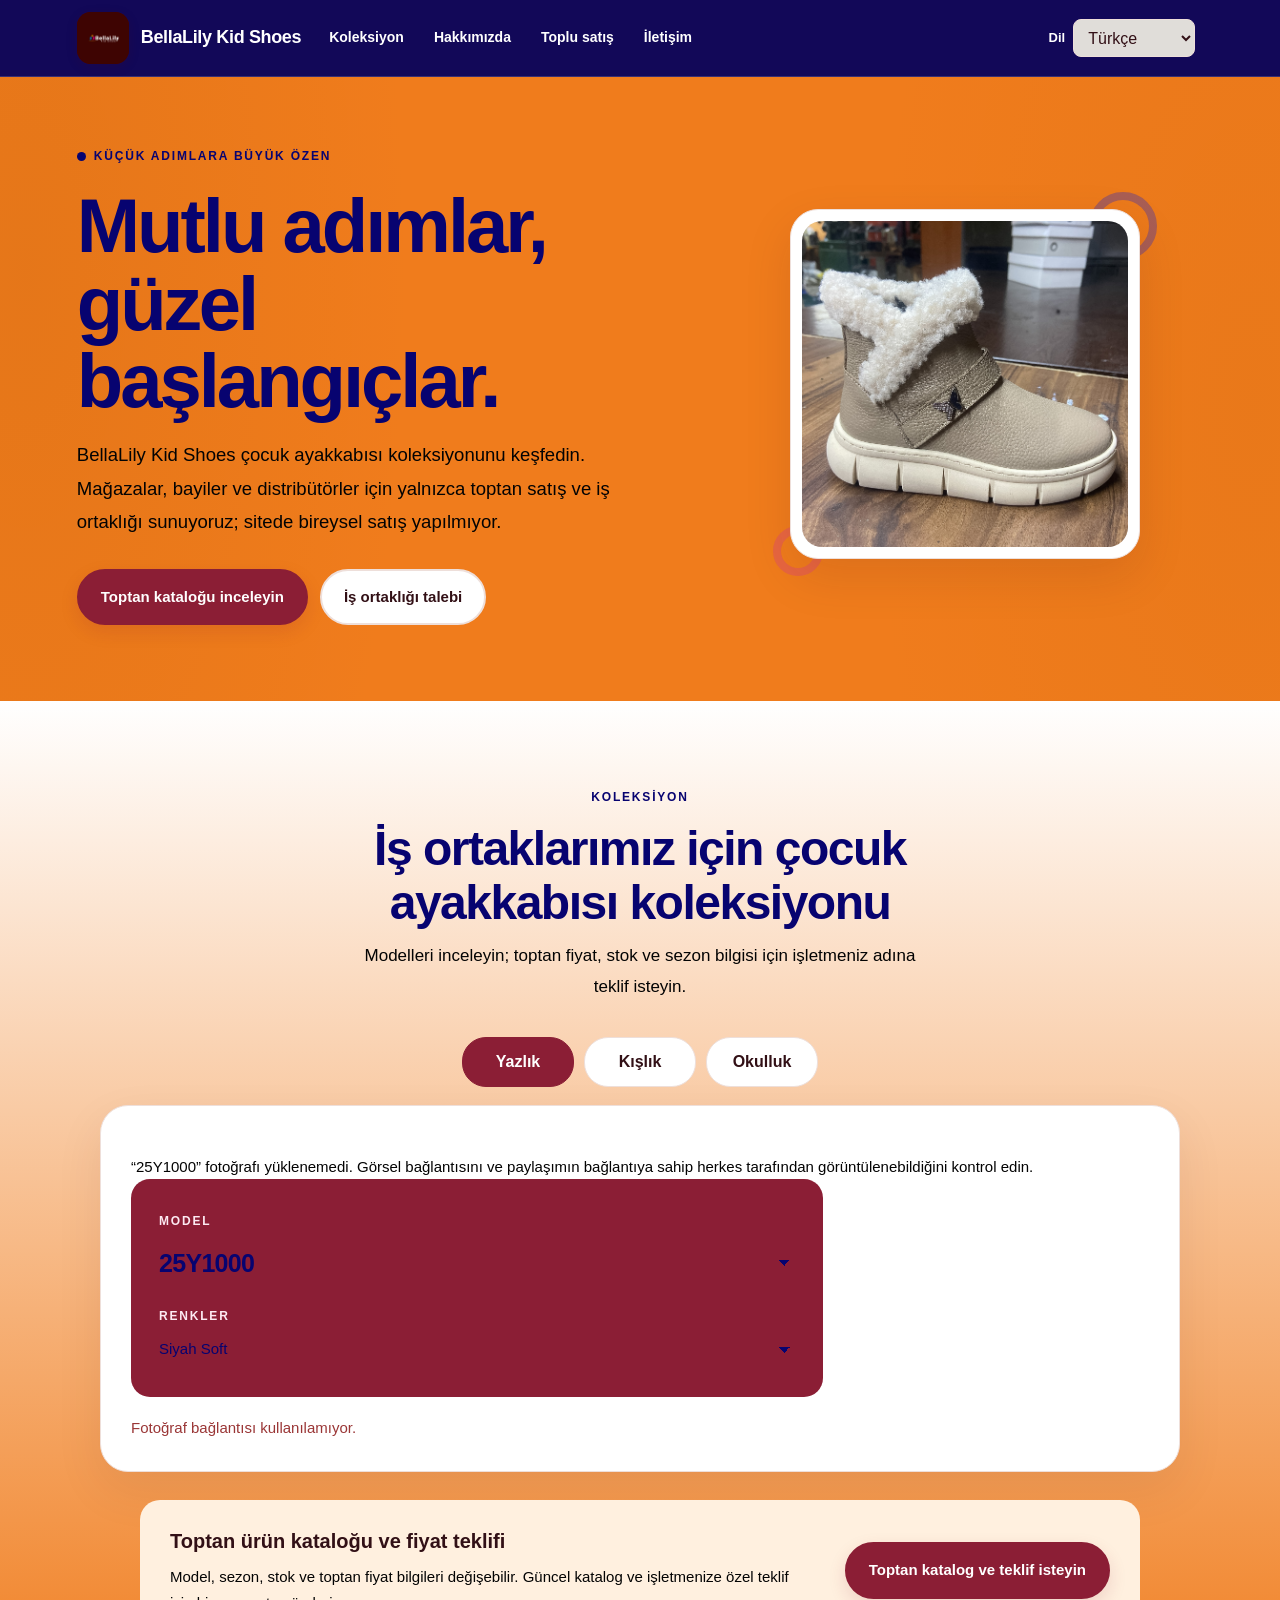
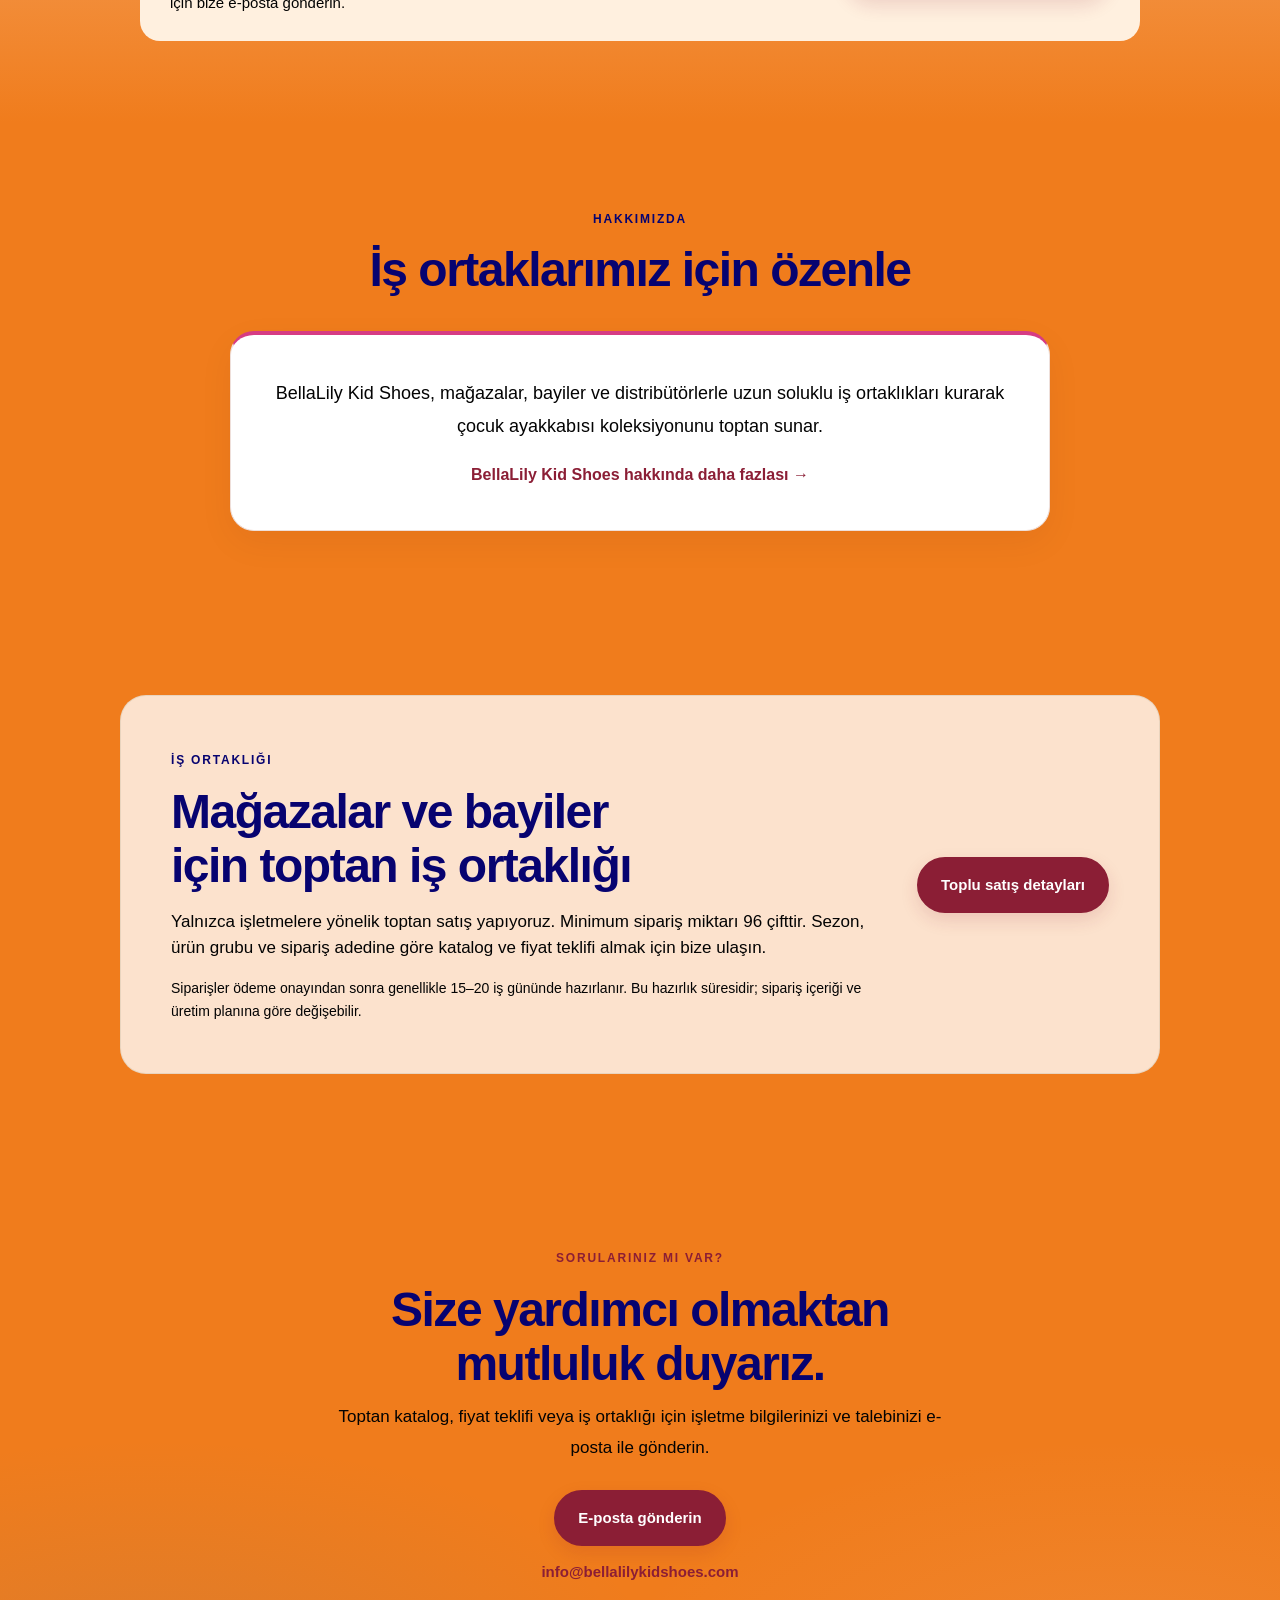
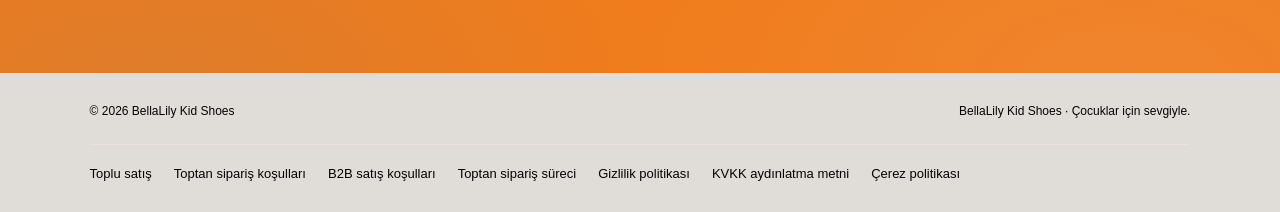
==== commit a0df5c18: "new change" ====
--- a/public/index.html
+++ b/public/index.html
@@ -3,31 +3,64 @@
 <head>
   <meta charset="UTF-8">
   <meta name="viewport" content="width=device-width, initial-scale=1">
-  <meta name="theme-color" content="#fff5f9">
+  <meta name="theme-color">
   <meta name="description"
     content="BellaLily Kid Shoes toptan çocuk ayakkabısı koleksiyonu. Mağazalar, bayiler ve distribütörler için ürün kataloğu ve iş ortaklığı bilgileri.">
   <title>BellaLily Kid Shoes | Toptan Çocuk Ayakkabıları</title>
   <style>
     :root {
-      --ink: #322b2b;
-      --muted: #756a68;
-      --paper: #fff5f9;
-      --white: #fffdfb;
-      --rose: #ead9d5;
-      --rose-dark: #a85d62;
-      --line: #e9e1dc;
-      --sage: #e5f2fb;
+      --color-title: #070370;
+      --color-text: #321016;
+      --color-text-muted: #030303;
+      --color-page-background: #f07c1c;
+      --color-surface: var(--color-white);
+      --color-surface-soft: #e0ddd9;
+      --color-border: #eedfda;
+      --color-accent-rose: #8b1e35;
+      --color-accent-berry: #bf3d62;
+      --color-accent-orange: #f07c1c;
+      --color-accent-orange-soft: #fff0df;
+      --color-accent-pink: #d63c83;
+      --color-accent-pink-soft: #fdeaf2;
+      --color-error: #9a3636;
+      --color-image-background: #f0ece8;
+      --color-logo-background: #4b0308;
+      --color-hero-highlight: rgba(255, 255, 255, .9);
+      --color-hero-gradient-start: #e8d4ce;
+      --color-hero-gradient-middle: #f2e8df;
+      --color-hero-gradient-end: #e2e7dc;
+      --color-ornament-rose: rgba(168, 93, 98, .24);
+      --color-orange-glow: rgba(153, 77, 0, .12);
+      --color-orange-glow-soft: rgba(153, 77, 0, .08);
+      --color-header-background: rgba(11, 5, 91, 0.97);
+      --color-header-border: rgba(255, 255, 255, .16);
+      --color-white: #ffffff;
+      --color-white-ring: rgba(255, 255, 255, .62);
+      --color-white-panel: rgba(255, 255, 255, .78);
+      --color-shadow-logo: rgba(73, 5, 10, .14);
+      --color-shadow-button: rgba(139, 30, 53, .14);
+      --color-shadow-button-hover: rgba(139, 30, 53, .2);
+      --color-shadow-card: rgba(76, 22, 27, .12);
+      --color-shadow-surface: rgba(70, 20, 25, .08);
+      --color-shadow-surface-soft: rgba(70, 20, 25, .06);
+      --color-ornament-blue: rgba(43, 40, 189, 0.35);
+      --color-ornament-pink: rgba(214, 60, 131, .35);
+      --color-section-gradient-start: var(--color-white);
+      --color-wholesale-border: rgba(75, 89, 65, .1);
+      --color-contact-glow-blue: rgba(40, 127, 189, .09);
+      --color-contact-glow-pink: rgba(230, 220, 225, 0.09);
+      --color-transparent: transparent;
     }
     * { box-sizing: border-box; }
     html { scroll-behavior: smooth; }
     body {
       margin: 0;
-      background: var(--paper);
-      color: var(--ink);
+      background: var(--color-page-background);
+      color: var(--color-text);
       font-family: Arial, Helvetica, sans-serif;
     }
     a { color: inherit; text-decoration: none; }
-    a:focus-visible { outline: 3px solid var(--rose-dark); outline-offset: 4px; }
+    a:focus-visible { outline: 3px solid var(--color-accent-rose); outline-offset: 4px; }
     .wrap { width: min(1120px, 86%); margin: 0 auto; }
     header {
       display: flex;
@@ -36,25 +69,25 @@
       gap: 24px;
       flex-wrap: wrap;
       padding: 22px 7%;
-      border-bottom: 1px solid var(--line);
-      background: var(--paper);
+      border-bottom: 1px solid var(--color-border);
+      background: var(--color-page-background);
     }
     .language-picker { display: flex; align-items: center; gap: 8px; margin-left: auto; }
-    .language-picker label { color: var(--muted); font-size: 13px; font-weight: 700; }
+    .language-picker label { color: var(--color-text-muted); font-size: 13px; font-weight: 700; }
     .language-picker select {
       min-height: 38px;
       padding: 6px 30px 6px 10px;
-      border: 1px solid var(--line);
+      border: 1px solid var(--color-border);
       border-radius: 8px;
-      background: var(--white);
-      color: var(--ink);
+      background: var(--color-surface-soft);
+      color: var(--color-text);
       font: inherit;
       cursor: pointer;
     }
     .logo { font-size: 18px; font-weight: 800; letter-spacing: 1.5px; }
-    .logo span { color: var(--rose-dark); }
+    .logo span { color: var(--color-accent-rose); }
     nav { display: flex; align-items: center; gap: 26px; font-size: 14px; }
-    nav a:hover, .text-link:hover, .legal-links a:hover { color: var(--rose-dark); }
+    nav a:hover, .text-link:hover, .legal-links a:hover { color: var(--color-accent-rose); }
     .hero {
       display: grid;
       grid-template-columns: 1.05fr .95fr;
@@ -63,7 +96,7 @@
       padding: 78px 7% 84px;
     }
     .eyebrow {
-      color: var(--rose-dark);
+      color: var(--color-accent-rose);
       font-size: 11px;
       font-weight: 700;
       letter-spacing: 2.5px;
@@ -80,7 +113,7 @@
     }
     .hero p, .section-intro {
       max-width: 520px;
-      color: var(--muted);
+      color: var(--color-text-muted);
       font-size: 16px;
       line-height: 1.85;
     }
@@ -91,17 +124,17 @@
       justify-content: center;
       min-height: 48px;
       padding: 13px 20px;
-      border: 1px solid var(--ink);
+      border: 1px solid var(--color-text);
       border-radius: 3px;
-      background: var(--ink);
-      color: white;
+      background: var(--color-text);
+      color: var(--color-white);
       font-size: 13px;
       font-weight: 700;
       transition: background .2s, color .2s;
     }
-    .button:hover { background: var(--rose-dark); border-color: var(--rose-dark); }
-    .button.secondary { background: transparent; color: var(--ink); }
-    .button.secondary:hover { color: white; }
+    .button:hover { background: var(--color-accent-rose); border-color: var(--color-accent-rose); }
+    .button.secondary { background: var(--color-transparent); color: var(--color-text); }
+    .button.secondary:hover { color: var(--color-white); }
     .hero-art {
       position: relative;
       display: grid;
@@ -110,14 +143,14 @@
       overflow: hidden;
       border-radius: 48% 48% 5px 5px;
       background:
-        radial-gradient(ellipse at 52% 42%, rgba(255,255,255,.9) 0 23%, transparent 24%),
-        linear-gradient(145deg, #e8d4ce, #f2e8df 58%, #e2e7dc);
+        radial-gradient(ellipse at 52% 42%, var(--color-hero-highlight) 0 23%, var(--color-transparent) 24%),
+        linear-gradient(145deg, var(--color-hero-gradient-start), var(--color-hero-gradient-middle) 58%, var(--color-hero-gradient-end));
     }
     .hero-art::before, .hero-art::after {
       position: absolute;
       width: 210px;
       height: 210px;
-      border: 1px solid rgba(168, 93, 98, .24);
+      border: 1px solid var(--color-ornament-rose);
       border-radius: 50%;
       content: "";
     }
@@ -125,7 +158,7 @@
     .art-copy { z-index: 1; text-align: center; }
     .art-copy strong {
       display: block;
-      color: var(--rose-dark);
+      color: var(--color-accent-rose);
       font-family: Georgia, "Times New Roman", serif;
       font-size: clamp(42px, 5vw, 62px);
       font-weight: 400;
@@ -142,24 +175,25 @@
     .section-heading { max-width: 670px; margin-bottom: 34px; }
     h2 {
       margin: 10px 0 12px;
+      color: var(--color-title);
       font-family: Georgia, "Times New Roman", serif;
       font-size: clamp(32px, 4vw, 46px);
       font-weight: 400;
       letter-spacing: -1px;
     }
     .section-intro { margin: 0; font-size: 15px; }
-    .catalog { background: var(--white); }
+    .catalog { background: var(--color-surface); }
     .catalog-panel {
       display: grid;
       grid-template-columns: 1fr auto;
       align-items: center;
       gap: 32px;
       padding: 32px;
-      border: 1px solid var(--line);
-      background: var(--paper);
+      border: 1px solid var(--color-border);
+      background: var(--color-page-background);
     }
     .catalog-panel h3 { margin: 0 0 10px; font-size: 19px; }
-    .catalog-panel p { max-width: 620px; margin: 0; color: var(--muted); line-height: 1.75; }
+    .catalog-panel p { max-width: 620px; margin: 0; color: var(--color-text-muted); line-height: 1.75; }
     .catalog-groups {
       display: flex;
       flex-wrap: wrap;
@@ -168,17 +202,17 @@
     }
     .catalog-groups span {
       padding: 8px 12px;
-      border: 1px solid var(--line);
+      border: 1px solid var(--color-border);
       border-radius: 24px;
-      color: var(--muted);
+      color: var(--color-text-muted);
       font-size: 12px;
     }
     .shoe-carousel {
       max-width: 900px;
       margin: 0 auto 42px;
       padding: 22px;
-      border: 1px solid var(--line);
-      background: var(--paper);
+      border: 1px solid var(--color-border);
+      background: var(--color-page-background);
     }
     .shoe-figure {
       display: grid;
@@ -195,7 +229,7 @@
       aspect-ratio: 4 / 3;
       object-fit: contain;
       border-radius: 4px;
-      background: #f0ece8;
+      background: var(--color-image-background);
     }
     .shoe-caption { padding: 20px; }
     .shoe-caption h3 {
@@ -207,11 +241,11 @@
     }
     .carousel-status, .carousel-error {
       margin: 18px 0 0;
-      color: var(--muted);
+      color: var(--color-text-muted);
       font-size: 14px;
       line-height: 1.7;
     }
-    .carousel-error { color: #9a3636; }
+    .carousel-error { color: var(--color-error); }
     .carousel-status code { overflow-wrap: anywhere; }
     .about-grid {
       display: grid;
@@ -221,29 +255,30 @@
     }
     .about-card {
       padding: 24px;
-      border-top: 2px solid var(--rose);
-      background: var(--white);
+      border-top: 2px solid var(--color-accent-orange-soft);
+      background: var(--color-surface);
     }
     .about-card h3 { margin: 0 0 10px; font-size: 16px; }
-    .about-card p { margin: 0; color: var(--muted); font-size: 14px; line-height: 1.75; }
-    .wholesale { background: var(--sage); }
+    .about-card p { margin: 0; color: var(--color-text-muted); font-size: 14px; line-height: 1.75; }
+    .wholesale { background: var(--color-accent-orange); }
     .wholesale-content {
       display: grid;
       grid-template-columns: 1fr auto;
       align-items: center;
       gap: 30px;
     }
-    .wholesale-content p { max-width: 650px; color: var(--muted); line-height: 1.8; }
+    .wholesale-content p { max-width: 650px; color: var(--color-text-muted); line-height: 1.8; }
     .wholesale-note { display: block; margin-top: 14px; font-size: 13px; }
     .contact { padding: 72px 7%; text-align: center; }
     .contact h2 { margin-bottom: 12px; }
-    .contact p { max-width: 580px; margin: 0 auto; color: var(--muted); line-height: 1.8; }
+    .contact p { max-width: 580px; margin: 0 auto; color: var(--color-text-muted); line-height: 1.8; }
     .contact .button { margin-top: 24px; }
     .contact-address { display: block; margin-top: 16px; font-size: 14px; }
     footer {
       padding: 28px 7%;
-      border-top: 1px solid var(--line);
-      color: var(--muted);
+      border-top: 1px solid var(--color-border);
+      color: var(--color-text-muted);
+      background: var(--color-surface-soft);
       font-size: 12px;
     }
     .footer-top { display: flex; justify-content: space-between; gap: 20px; }
@@ -253,7 +288,7 @@
       gap: 12px 20px;
       margin-top: 22px;
       padding-top: 18px;
-      border-top: 1px solid var(--line);
+      border-top: 1px solid var(--color-border);
     }
     @media (max-width: 760px) {
       header { padding: 17px 5%; align-items: flex-start; flex-direction: column; gap: 15px; }
@@ -277,35 +312,22 @@
   </style>
   <style>
     :root {
-      --ink: #321016;
-      --muted: #685458;
-      --paper: #fff5f9;
-      --white: #ffffff;
-      --rose: #f9e6e6;
-      --rose-dark: #8b1e35;
-      --line: #eedfda;
-      --sage: #f07c1c;
-      --berry: #bf3d62;
-      --boy-blue: #060363;
-      --boy-blue-light: #f07c1c;
-      --girl-pink: #d63c83;
-      --girl-pink-light: #fdeaf2;
       color-scheme: light;
     }
     html { scroll-padding-top: 88px; }
     body {
       background:
-        radial-gradient(ellipse at 2% 8%, rgba(153, 77, 0, .12), transparent 24rem),
-        radial-gradient(ellipse at 98% 12%, rgba(153, 77, 0, .08), transparent 24rem),
-        var(--paper);
-      color: var(--ink);
+        radial-gradient(ellipse at 2% 8%, var(--color-orange-glow), var(--color-transparent) 24rem),
+        radial-gradient(ellipse at 98% 12%, var(--color-orange-glow-soft), var(--color-transparent) 24rem),
+        var(--color-page-background);
+      color: var(--color-text);
       font-family: "Aptos", "Segoe UI", "Trebuchet MS", sans-serif;
       font-size: 16px;
       line-height: 1.65;
     }
     a { text-underline-offset: 4px; }
     a:focus-visible, button:focus-visible {
-      outline: 3px solid var(--berry);
+      outline: 3px solid var(--color-accent-berry);
       outline-offset: 4px;
     }
     .site-header {
@@ -317,18 +339,18 @@
       align-items: center;
       gap: 28px;
       padding: 12px max(6%, calc((100% - 1180px) / 2));
-      border-bottom: 1px solid rgba(255, 255, 255, .16);
-      background: rgba(18, 63, 100, .97);
+      border-bottom: 1px solid var(--color-header-border);
+      background: var(--color-header-background);
       backdrop-filter: blur(14px);
     }
     .site-header .brand,
     .site-header nav a,
-    .language-picker label { color: #fff; }
+    .language-picker label { color: var(--color-white); }
     .brand {
       display: inline-flex;
       align-items: center;
       gap: 12px;
-      color: var(--ink);
+      color: var(--color-text);
       font-size: 18px;
       font-weight: 800;
       letter-spacing: -.35px;
@@ -340,8 +362,8 @@
       height: 52px;
       border-radius: 14px;
       object-fit: contain;
-      background: #4b0308;
-      box-shadow: 0 3px 12px rgba(73, 5, 10, .14);
+      background: var(--color-logo-background);
+      box-shadow: 0 3px 12px var(--color-shadow-logo);
     }
     .site-header nav {
       display: flex;
@@ -354,9 +376,9 @@
       text-decoration: none;
       transition: color .18s ease;
     }
-    .site-header nav a:hover { color: var(--boy-blue-light); }
+    .site-header nav a:hover { color: var(--color-accent-orange); }
     .text-link:hover, .legal-links a:hover {
-      color: var(--berry);
+      color: var(--color-accent-berry);
     }
     .hero {
       display: grid;
@@ -372,7 +394,7 @@
       display: inline-flex;
       align-items: center;
       gap: 8px;
-      color: var(--rose-dark);
+      color: var(--color-accent-rose);
       font-size: 12px;
       font-weight: 800;
       letter-spacing: 1.8px;
@@ -382,15 +404,15 @@
       width: 9px;
       height: 9px;
       border-radius: 50%;
-      background: var(--boy-blue);
+      background: var(--color-title);
       content: "";
     }
-    .hero .eyebrow { color: var(--boy-blue); }
+    .hero .eyebrow { color: var(--color-title); }
     h1, h2, h3 { text-wrap: balance; }
     h1 {
       max-width: 650px;
       margin: 18px 0;
-      color: var(--ink);
+      color: var(--color-title);
       font-family: "Trebuchet MS", "Aptos", "Segoe UI", sans-serif;
       font-size: clamp(46px, 6.3vw, 76px);
       font-weight: 800;
@@ -399,7 +421,7 @@
     }
     .hero p, .section-intro {
       max-width: 590px;
-      color: var(--muted);
+      color: var(--color-text-muted);
       font-size: clamp(17px, 1.45vw, 19px);
       line-height: 1.8;
     }
@@ -407,56 +429,56 @@
     .button {
       min-height: 52px;
       padding: 14px 22px;
-      border: 2px solid var(--rose-dark);
+      border: 2px solid var(--color-accent-rose);
       border-radius: 999px;
-      background: var(--rose-dark);
-      box-shadow: 0 7px 18px rgba(139, 30, 53, .14);
+      background: var(--color-accent-rose);
+      box-shadow: 0 7px 18px var(--color-shadow-button);
       font-size: 15px;
       transition: transform .18s ease, background .18s ease, box-shadow .18s ease;
     }
     .button:hover {
       transform: translateY(-2px);
-      border-color: var(--berry);
-      background: var(--berry);
-      box-shadow: 0 10px 22px rgba(139, 30, 53, .2);
+      border-color: var(--color-accent-berry);
+      background: var(--color-accent-berry);
+      box-shadow: 0 10px 22px var(--color-shadow-button-hover);
     }
     .button.secondary {
-      border-color: var(--line);
-      background: var(--white);
+      border-color: var(--color-border);
+      background: var(--color-surface);
       box-shadow: none;
-      color: var(--ink);
+      color: var(--color-text);
     }
     .button.secondary:hover {
-      border-color: var(--rose-dark);
-      background: var(--rose);
-      color: var(--ink);
+      border-color: var(--color-accent-rose);
+      background: var(--color-accent-orange-soft);
+      color: var(--color-text);
     }
     .hero-visual {
       position: relative;
       justify-self: center;
       width: min(100%, 350px);
       padding: 11px;
-      border: 1px solid var(--line);
+      border: 1px solid var(--color-border);
       border-radius: 28px;
-      background: var(--white);
-      box-shadow: 0 18px 48px rgba(76, 22, 27, .12);
+      background: var(--color-surface);
+      box-shadow: 0 18px 48px var(--color-shadow-card);
     }
     .hero-visual::before, .hero-visual::after {
       position: absolute;
       z-index: -1;
       width: 52px;
       height: 52px;
-      border: 8px solid rgba(255, 255, 255, .62);
+      border: 8px solid var(--color-white-ring);
       border-radius: 50%;
       content: "";
     }
-    .hero-visual::before { top: -18px; right: -18px; border-color: rgba(40, 127, 189, .35); }
+    .hero-visual::before { top: -18px; right: -18px; border-color: var(--color-ornament-blue); }
     .hero-visual::after {
       bottom: -18px;
       left: -18px;
       width: 34px;
       height: 34px;
-      border-color: rgba(214, 60, 131, .35);
+      border-color: var(--color-ornament-pink);
     }
     .hero-visual img {
       display: block;
@@ -470,6 +492,7 @@
     .section-heading .eyebrow { justify-content: center; }
     h2 {
       margin: 12px 0;
+      color: var(--color-title);
       font-family: "Trebuchet MS", "Aptos", "Segoe UI", sans-serif;
       font-size: clamp(32px, 4.2vw, 48px);
       font-weight: 800;
@@ -477,29 +500,29 @@
       line-height: 1.12;
     }
     .section-intro { margin: 0 auto; font-size: 17px; }
-    .catalog { background: linear-gradient(180deg, #fff 0%, #fff5f9 100%); }
+    .catalog { background: linear-gradient(180deg, var(--color-section-gradient-start) 0%, var(--color-page-background) 100%); }
     .shoe-carousel {
       max-width: 1080px;
       margin: 0 auto 28px;
       padding: clamp(16px, 3vw, 30px);
-      border: 1px solid var(--line);
+      border: 1px solid var(--color-border);
       border-radius: 28px;
-      background: var(--white);
-      box-shadow: 0 18px 48px rgba(70, 20, 25, .08);
+      background: var(--color-surface);
+      box-shadow: 0 18px 48px var(--color-shadow-surface);
     }
     .shoe-figure { grid-template-columns: minmax(0, 1.55fr) minmax(180px, .65fr); gap: clamp(18px, 3vw, 36px); }
     .shoe-image {
       aspect-ratio: 5 / 4;
       border-radius: 19px;
-      background: #fff;
+      background: var(--color-surface);
     }
     .shoe-caption {
       padding: clamp(18px, 2.5vw, 28px);
       border-radius: 19px;
-      background: var(--rose-dark);
-      color: #fff;
-    }
-    .shoe-caption .eyebrow { color: var(--girl-pink-light); }
+      background: var(--color-accent-rose);
+      color: var(--color-white);
+    }
+    .shoe-caption .eyebrow { color: var(--color-accent-pink-soft); }
     .catalog-select {
       display: block;
       width: 100%;
@@ -507,15 +530,17 @@
       border: 0;
       border-radius: 4px;
       appearance: none;
-      background: transparent;
-      background-image: url("data:image/svg+xml,%3Csvg xmlns='http://www.w3.org/2000/svg' width='16' height='16' viewBox='0 0 16 16'%3E%3Cpath d='m3 6 5 5 5-5' fill='none' stroke='%23123f64' stroke-width='2'/%3E%3C/svg%3E");
+      background: var(--color-transparent);
+      background-image: linear-gradient(45deg, var(--color-transparent) 50%, var(--color-title) 50%),
+        linear-gradient(135deg, var(--color-title) 50%, var(--color-transparent) 50%);
+      background-size: 6px 6px;
       background-repeat: no-repeat;
-      background-position: right 5px center;
-      color: var(--title);
+      background-position: calc(100% - 10px) center, calc(100% - 5px) center;
+      color: var(--color-title);
       cursor: pointer;
       font: inherit;
     }
-    .catalog-select option { background: #fff; color: var(--ink); }
+    .catalog-select option { background: var(--color-surface); color: var(--color-white); }
     .model-select {
       margin: 8px 0 18px;
       font-size: clamp(20px, 2.2vw, 25px);
@@ -530,12 +555,12 @@
     }
     .shoe-color {
       margin: 14px 0 0;
-      color: #fff;
+      color: var(--color-white);
       font-size: 15px;
       font-weight: 700;
     }
     .carousel-status, .carousel-error { font-size: 15px; }
-    .catalog-select:focus-visible { outline: 3px solid var(--accent); outline-offset: 4px; }
+    .catalog-select:focus-visible { outline: 3px solid var(--color-accent-orange); outline-offset: 4px; }
     .catalog-panel {
       grid-template-columns: 1fr auto;
       gap: 24px;
@@ -544,13 +569,13 @@
       padding: 25px 30px;
       border: 0;
       border-radius: 20px;
-      background: var(--sage);
-    }
-    .catalog-panel h3 { margin: 0 0 6px; color: var(--ink); font-size: 20px; }
+      background: var(--color-accent-orange-soft);
+    }
+    .catalog-panel h3 { margin: 0 0 6px; color: var(--color-text); font-size: 20px; }
     .catalog-panel p { font-size: 15px; }
     .catalog-panel .button { white-space: nowrap; }
-    .text-link { color: var(--rose-dark); font-weight: 750; }
-    .catalog .section-heading .eyebrow { color: var(--boy-blue); }
+    .text-link { color: var(--color-accent-rose); font-weight: 750; }
+    .catalog .section-heading .eyebrow { color: var(--color-title); }
     .season-tabs {
       display: flex;
       justify-content: center;
@@ -562,73 +587,74 @@
     .season-tab {
       min-width: 112px;
       padding: 11px 18px;
-      border: 1px solid var(--line);
+      border: 1px solid var(--color-border);
       border-radius: 24px;
-      background: var(--white);
-      color: var(--ink);
+      background: var(--color-surface);
+      color: var(--color-text);
       cursor: pointer;
       font: inherit;
       font-weight: 700;
     }
     .season-tab[aria-selected="true"] {
-      border-color: var(--rose-dark);
-      background: var(--rose-dark);
-      color: white;
+      border-color: var(--color-accent-rose);
+      background: var(--color-accent-rose);
+      color: var(--color-white);
     }
     .season-tab:focus-visible, .carousel-dot:focus-visible {
-      outline: 3px solid var(--rose-dark);
+      outline: 3px solid var(--color-accent-rose);
       outline-offset: 3px;
     }
-    .about-section { background: var(--paper); }
+    .about-section { background: var(--color-page-background); }
+    .about-section .eyebrow { color: var(--color-title); }
     .about-card {
       max-width: 820px;
       margin: 30px auto 0;
       padding: clamp(25px, 4vw, 42px);
-      border: 1px solid var(--line);
+      border: 1px solid var(--color-border);
       border-radius: 24px;
-      background: var(--white);
-      box-shadow: 0 12px 35px rgba(70, 20, 25, .06);
-      border-top: 4px solid var(--girl-pink);
+      background: var(--color-surface);
+      box-shadow: 0 12px 35px var(--color-shadow-surface-soft);
+      border-top: 4px solid var(--color-accent-pink);
       text-align: center;
     }
     .about-card p {
       margin: 0 auto 20px;
-      color: var(--muted);
+      color: var(--color-text-muted);
       font-size: 18px;
       line-height: 1.8;
     }
-    .wholesale { background: var(--sage); }
+    .wholesale { background: var(--color-accent-orange); }
     .wholesale-content {
       grid-template-columns: 1fr auto;
       max-width: 1040px;
       margin: 0 auto;
       padding: clamp(28px, 5vw, 50px);
-      border: 1px solid rgba(75, 89, 65, .1);
+      border: 1px solid var(--color-wholesale-border);
       border-radius: 26px;
-      background: rgba(255, 255, 255, .78);
-    }
-    .wholesale-content .eyebrow { color: var(--boy-blue); }
+      background: var(--color-white-panel);
+    }
+    .wholesale-content .eyebrow { color: var(--color-title); }
     .wholesale-content h2 { max-width: 690px; }
-    .wholesale-content p { max-width: 720px; color: var(--muted); font-size: 17px; line-height: 1.8; }
-    .wholesale-note { color: var(--muted); font-size: 14px; }
+    .wholesale-content p { max-width: 720px; color: var(--color-text-muted); font-size: 17px; line-height: 1.5; }
+    .wholesale-note { color: var(--color-text-muted); font-size: 14px; }
     .contact {
       padding: 88px 6%;
       background:
-        radial-gradient(ellipse at 12% 100%, rgba(40, 127, 189, .09), transparent 32rem),
-        radial-gradient(ellipse at 88% 100%, rgba(214, 60, 131, .09), transparent 32rem),
-        var(--paper);
+        radial-gradient(ellipse at 12% 100%, var(--color-contact-glow-blue), var(--color-transparent) 32rem),
+        radial-gradient(ellipse at 88% 100%, var(--color-contact-glow-pink), var(--color-transparent) 32rem),
+        var(--color-page-background);
       text-align: center;
     }
     .contact .eyebrow { justify-content: center; }
     .contact h2 { max-width: 720px; margin: 12px auto; }
-    .contact p { max-width: 620px; margin: 0 auto; color: var(--muted); font-size: 17px; line-height: 1.8; }
+    .contact p { max-width: 620px; margin: 0 auto; color: var(--color-text-muted); font-size: 17px; line-height: 1.8; }
     .contact .button { margin-top: 26px; }
-    .contact-address { display: block; margin-top: 14px; color: var(--rose-dark); font-size: 15px; font-weight: 700; }
+    .contact-address { display: block; margin-top: 14px; color: var(--color-accent-rose); font-size: 15px; font-weight: 700; }
     .site-footer {
       padding: 28px max(6%, calc((100% - 1180px) / 2));
-      border-top: 1px solid var(--line);
-      background: #fff5f9;
-      color: var(--muted);
+      border-top: 1px solid var(--color-border);
+      background: var(--color-page-background);
+      color: var(--color-text-muted);
       font-size: 13px;
     }
     .footer-top { align-items: center; }
@@ -811,6 +837,8 @@
 
   <script src="i18n.js"></script>
   <script>
+    document.querySelector('meta[name="theme-color"]').content =
+      getComputedStyle(document.documentElement).getPropertyValue("--color-page-background").trim();
     document.getElementById("year").textContent = new Date().getFullYear();
 
     const catalogStatus = document.getElementById("carousel-status");
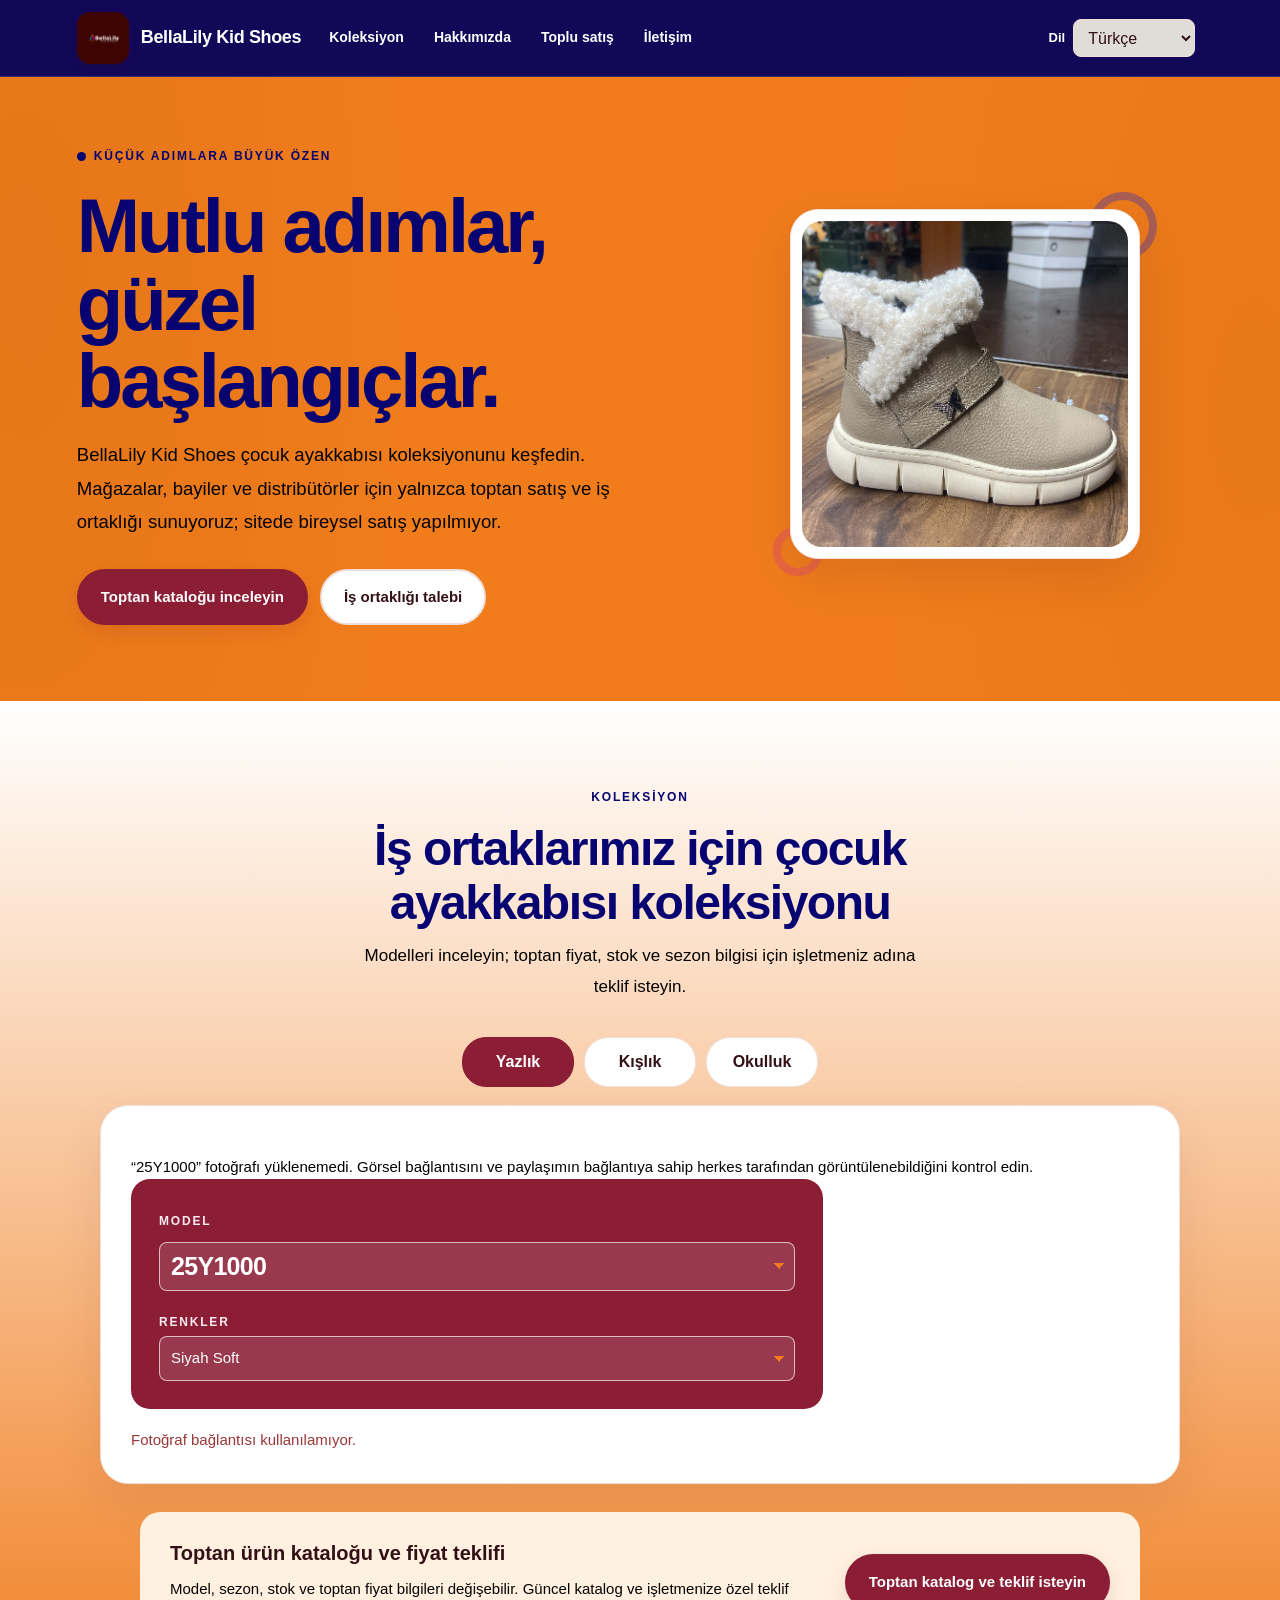
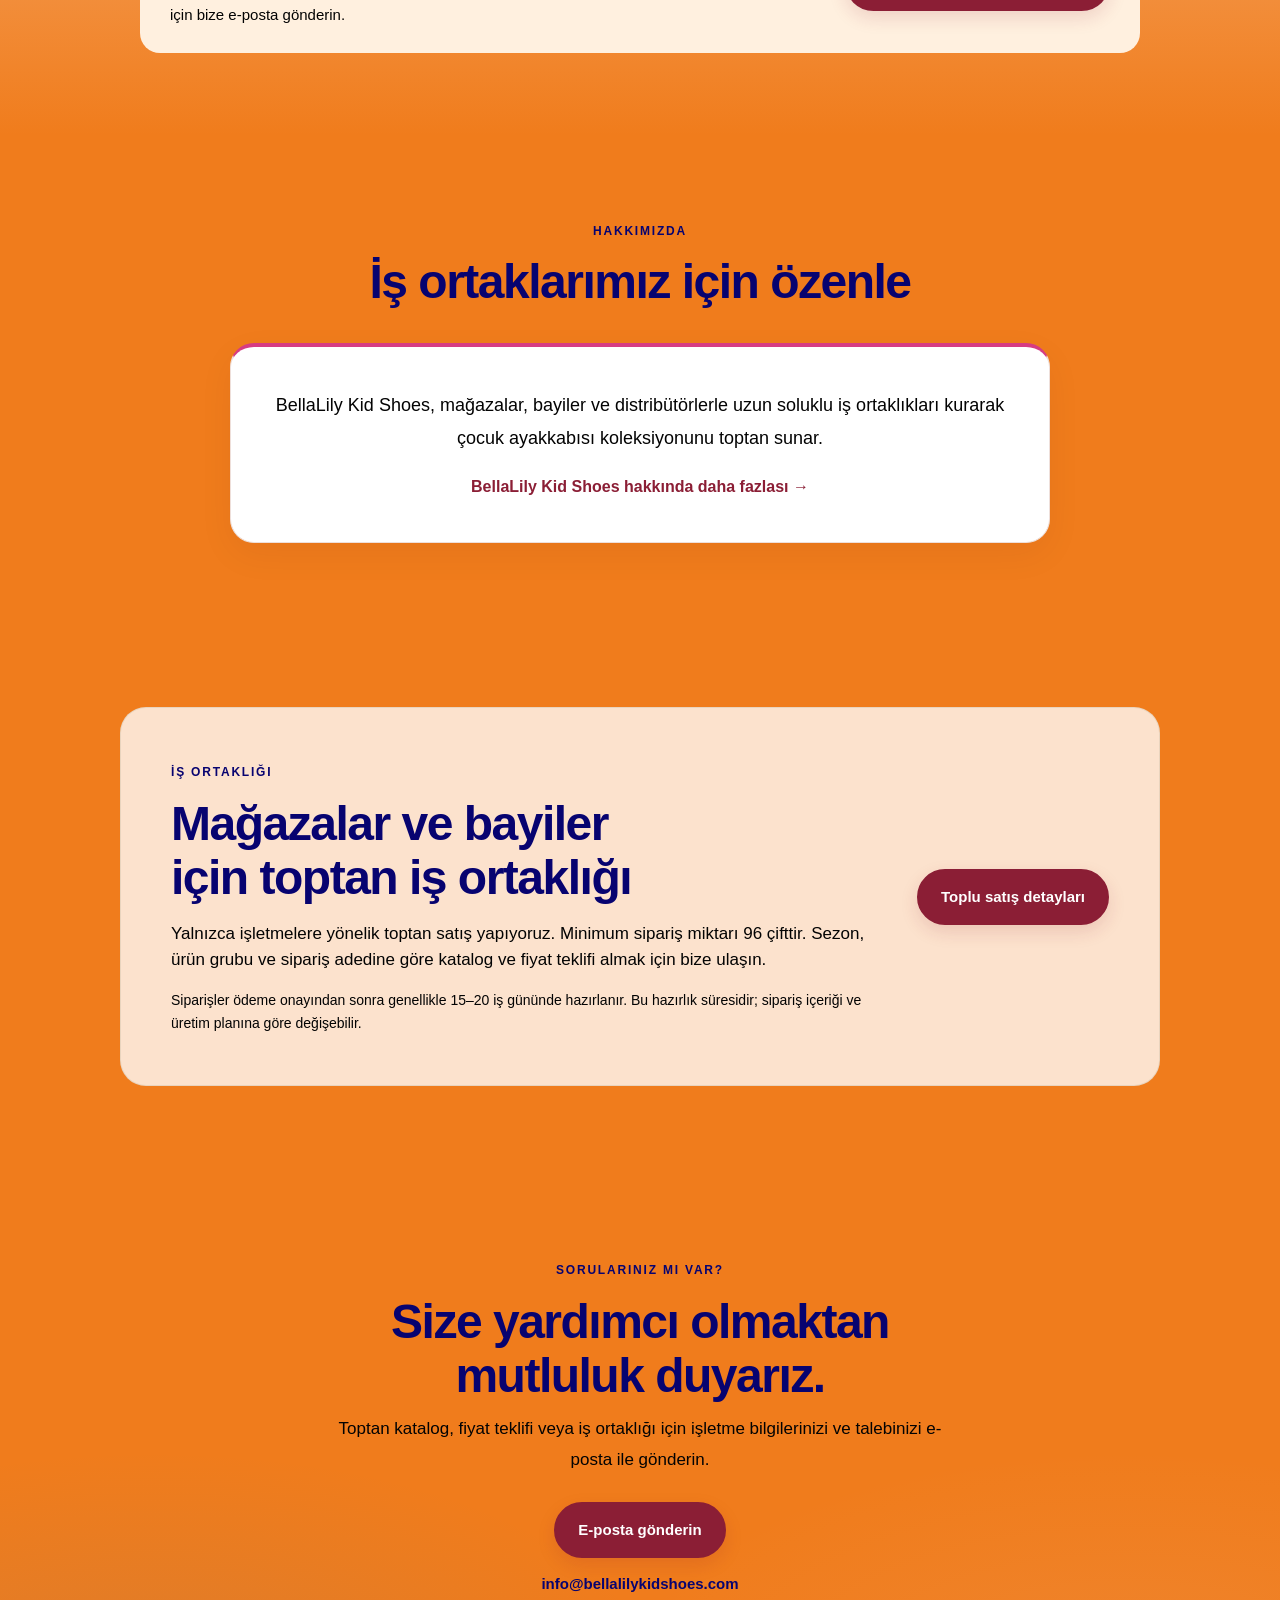
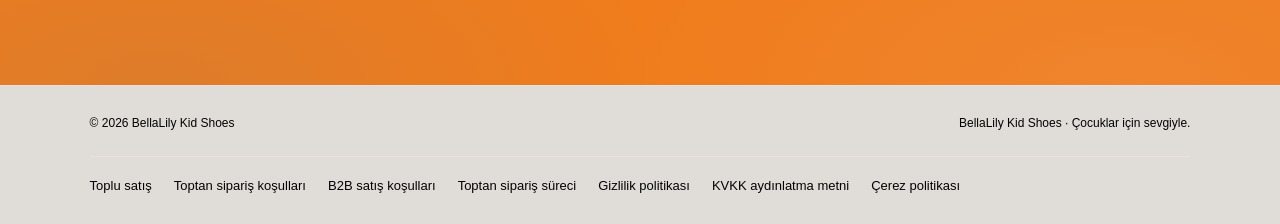
==== commit 9e01f546: "gfhgh" ====
--- a/public/index.html
+++ b/public/index.html
@@ -37,6 +37,9 @@
       --color-white: #ffffff;
       --color-white-ring: rgba(255, 255, 255, .62);
       --color-white-panel: rgba(255, 255, 255, .78);
+      --color-control-background: rgba(255, 255, 255, .12);
+      --color-control-border: rgba(255, 255, 255, .65);
+      --color-control-arrow: var(--color-accent-orange);
       --color-shadow-logo: rgba(73, 5, 10, .14);
       --color-shadow-button: rgba(139, 30, 53, .14);
       --color-shadow-button-hover: rgba(139, 30, 53, .2);
@@ -526,21 +529,21 @@
     .catalog-select {
       display: block;
       width: 100%;
-      padding: 7px 30px 7px 0;
-      border: 0;
-      border-radius: 4px;
+      padding: 9px 36px 9px 11px;
+      border: 1px solid var(--color-control-border);
+      border-radius: 8px;
       appearance: none;
-      background: var(--color-transparent);
-      background-image: linear-gradient(45deg, var(--color-transparent) 50%, var(--color-title) 50%),
-        linear-gradient(135deg, var(--color-title) 50%, var(--color-transparent) 50%);
+      background-color: var(--color-control-background);
+      background-image: linear-gradient(45deg, var(--color-transparent) 50%, var(--color-control-arrow) 50%),
+        linear-gradient(135deg, var(--color-control-arrow) 50%, var(--color-transparent) 50%);
       background-size: 6px 6px;
       background-repeat: no-repeat;
-      background-position: calc(100% - 10px) center, calc(100% - 5px) center;
-      color: var(--color-title);
+      background-position: calc(100% - 14px) center, calc(100% - 9px) center;
+      color: var(--color-white);
       cursor: pointer;
       font: inherit;
     }
-    .catalog-select option { background: var(--color-surface); color: var(--color-white); }
+    .catalog-select option { background: var(--color-surface); color: var(--color-text); }
     .model-select {
       margin: 8px 0 18px;
       font-size: clamp(20px, 2.2vw, 25px);
@@ -645,11 +648,11 @@
         var(--color-page-background);
       text-align: center;
     }
-    .contact .eyebrow { justify-content: center; }
+    .contact .eyebrow { justify-content: center; color: var(--color-title); }
     .contact h2 { max-width: 720px; margin: 12px auto; }
     .contact p { max-width: 620px; margin: 0 auto; color: var(--color-text-muted); font-size: 17px; line-height: 1.8; }
     .contact .button { margin-top: 26px; }
-    .contact-address { display: block; margin-top: 14px; color: var(--color-accent-rose); font-size: 15px; font-weight: 700; }
+    .contact-address { display: block; margin-top: 14px; color: var(--color-title); font-size: 15px; font-weight: 700; }
     .site-footer {
       padding: 28px max(6%, calc((100% - 1180px) / 2));
       border-top: 1px solid var(--color-border);
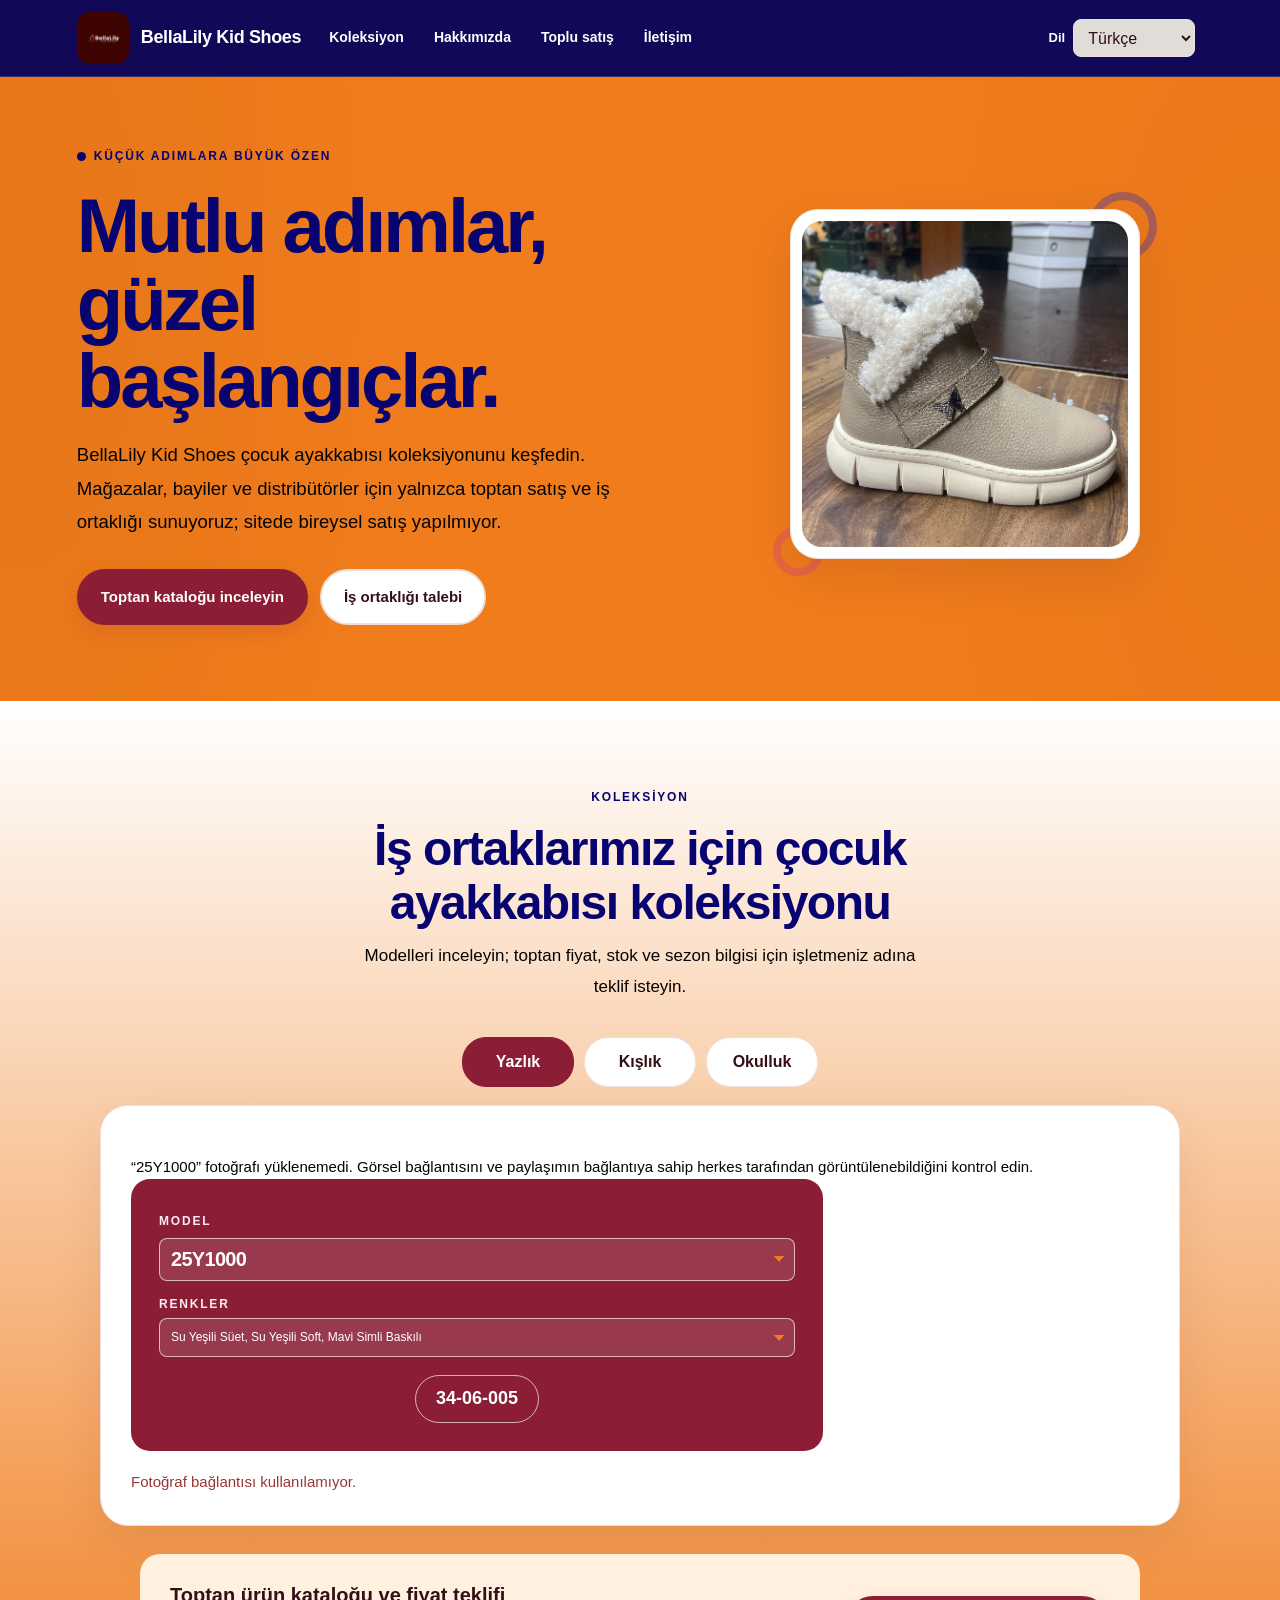
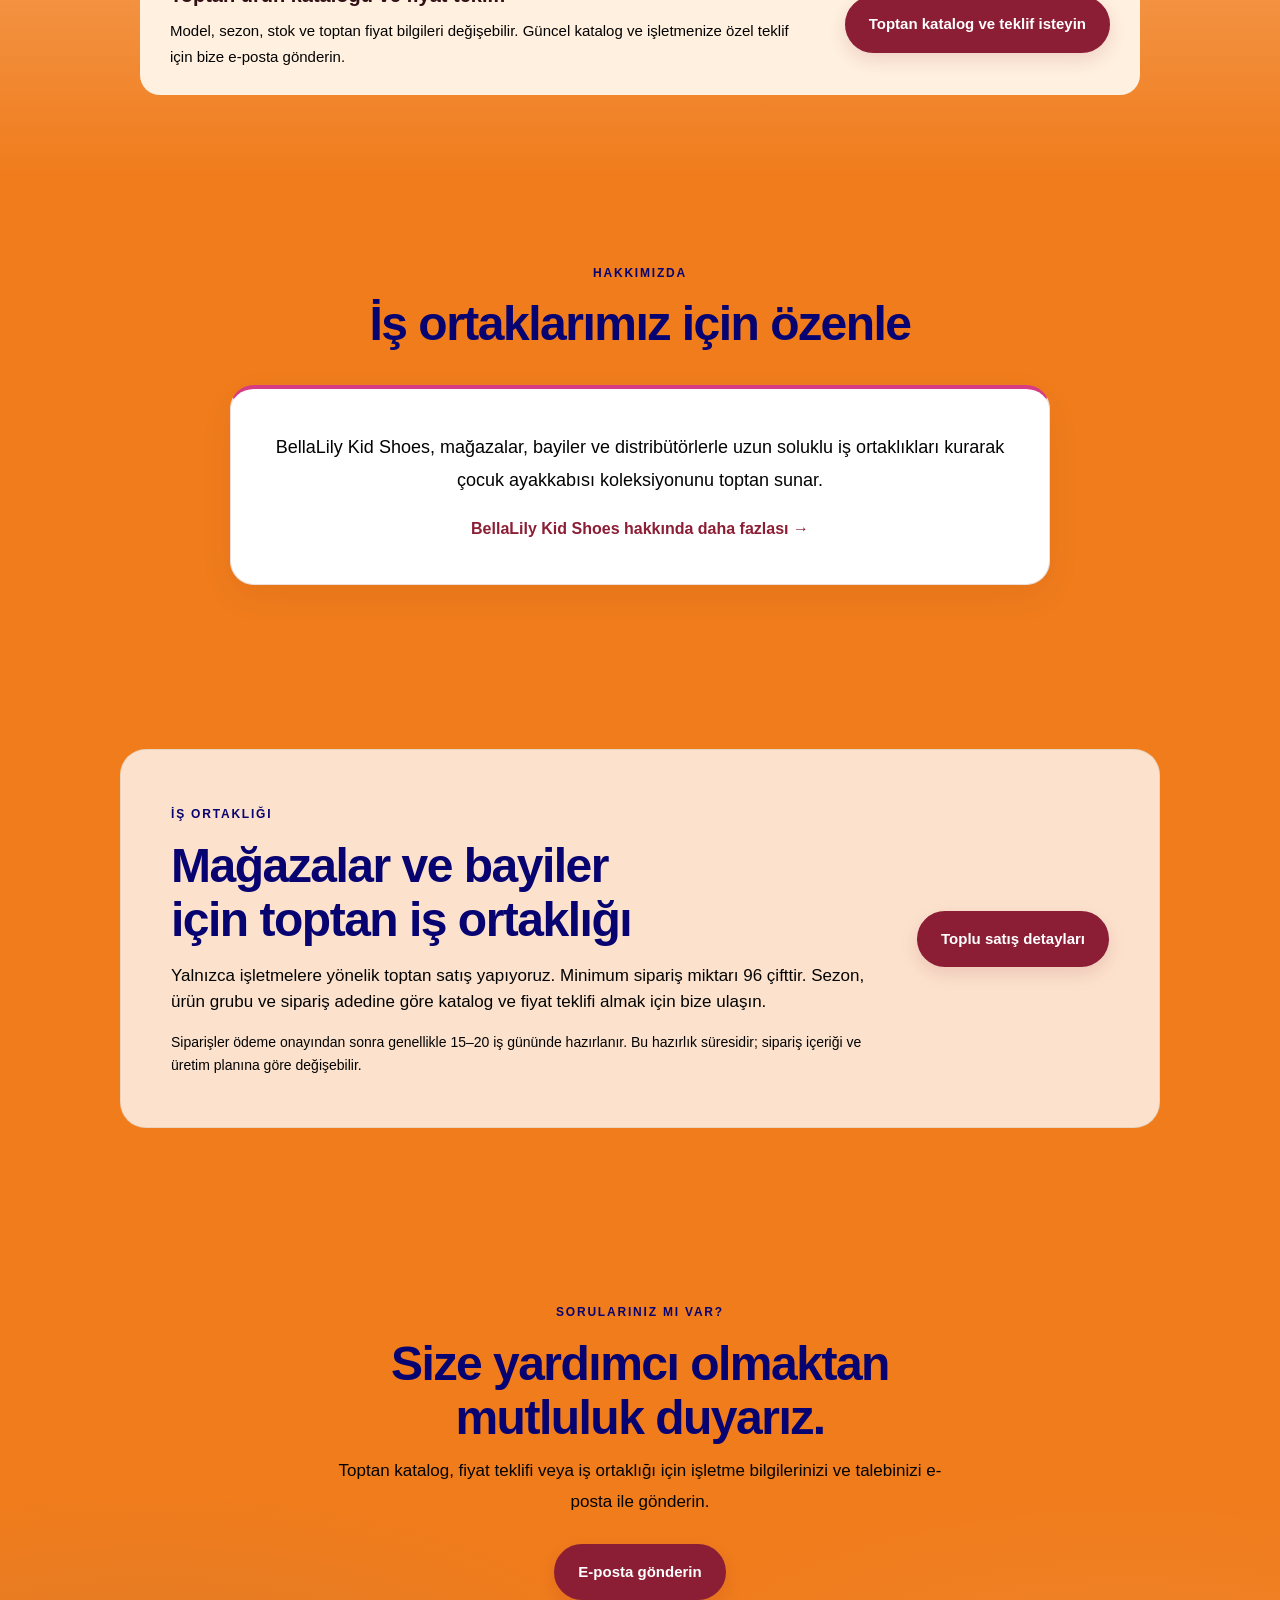
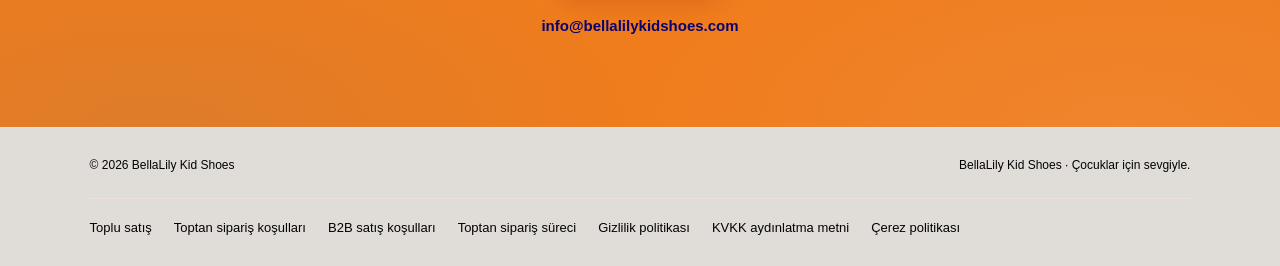
==== commit e2bf5616: "sdfsdf" ====
--- a/public/index.html
+++ b/public/index.html
@@ -545,22 +545,36 @@
     }
     .catalog-select option { background: var(--color-surface); color: var(--color-text); }
     .model-select {
-      margin: 8px 0 18px;
-      font-size: clamp(20px, 2.2vw, 25px);
+      margin: 4px 0 14px;
+      font-size: clamp(12px, 2.2vw, 20px);
       font-weight: 800;
       letter-spacing: -.7px;
       line-height: 1.15;
     }
     .color-select {
       margin-top: 3px;
-      font-size: 15px;
+      font-size: 12px;
       font-weight: 500;
     }
     .shoe-color {
       margin: 14px 0 0;
       color: var(--color-white);
-      font-size: 15px;
-      font-weight: 700;
+      font-size: 12px;
+      font-weight: 800;
+    }
+    .model-color-code {
+      display: block;
+      width: fit-content;
+      max-width: 100%;
+      margin: 18px auto 0;
+      padding: 8px 20px;
+      border: 1px solid var(--color-control-border);
+      border-radius: 999px;
+      color: var(--color-white);
+      font-size: clamp(14px, 2vw, 18px);
+      font-weight: 600;
+      overflow-wrap: anywhere;
+      text-align: center;
     }
     .carousel-status, .carousel-error { font-size: 15px; }
     .catalog-select:focus-visible { outline: 3px solid var(--color-accent-orange); outline-offset: 4px; }
@@ -759,6 +773,8 @@
               <label class="eyebrow" for="color-select" data-i18n="colorsLabel">Renkler</label>
               <select class="catalog-select color-select" id="color-select" aria-label="Renkler" data-i18n-aria="colorsLabel"></select>
             </p>
+            <output class="model-color-code" id="model-color-code" aria-label="Model ve renk kodu"
+              data-i18n-aria="modelColorCodeLabel"></output>
           </figcaption>
         </figure>
         <p class="carousel-error" id="carousel-error" role="alert" hidden></p>
@@ -850,6 +866,7 @@
     const shoeImage = document.getElementById("shoe-image");
     const modelSelect = document.getElementById("model-select");
     const colorSelect = document.getElementById("color-select");
+    const modelColorCode = document.getElementById("model-color-code");
     const t = (key, values) => window.SiteLanguage.text(key, values);
     const allowedImageName = /^[^/\\]+\.(?:avif|jpe?g|png|webp)$/i;
     const colorLanguageColumns = { tr: "Turkce", en: "English", ru: "Русский", ar: "العربية" };
@@ -901,12 +918,16 @@
       return color?.[window.SiteLanguage.language] || code;
     }
 
+    function localizedOptionColors(option) {
+      return option.colors.map(localizedColorName).join(", ");
+    }
+
     function renderColorOptions(model) {
       colorSelect.replaceChildren();
       model.options.forEach((option, index) => {
         const colorOption = document.createElement("option");
         colorOption.value = String(index);
-        colorOption.textContent = localizedColorName(option.color || String(index + 1));
+        colorOption.textContent = localizedOptionColors(option) || String(index + 1);
         colorSelect.append(colorOption);
       });
       colorSelect.value = String(activeOption);
@@ -920,9 +941,10 @@
       const request = ++imageRequest;
 
       colorSelect.value = String(activeOption);
+      modelColorCode.value = [...option.colors].join("-");
       shoeImage.alt = t("shoeImageAlt", {
         model: model.name,
-        color: option.color ? ` ${localizedColorName(option.color)}` : "",
+        color: option.colors.length > 0 ? ` ${localizedOptionColors(option)}` : "",
       });
       shoeImage.hidden = true;
       catalogStatus.hidden = false;
@@ -1024,16 +1046,21 @@
       if (!option || typeof option !== "object" || Array.isArray(option)) return null;
       const image = parseImage(option.image);
       if (!image) return null;
+      const colors = typeof option.color === "string"
+        ? [option.color.trim()].filter(Boolean)
+        : Array.isArray(option.color)
+          ? option.color.filter(color => typeof color === "string").map(color => color.trim()).filter(Boolean)
+          : [];
       return {
         src: image.src,
-        color: typeof option.color === "string" ? option.color.trim() : "",
+        colors,
       };
     }
 
     function parseModel(entry) {
       if (typeof entry === "string") {
         const image = parseImage(entry);
-        return image ? { name: image.inferredName, options: [{ src: image.src, color: "" }] } : null;
+        return image ? { name: image.inferredName, options: [{ src: image.src, colors: [] }] } : null;
       }
       if (!entry || typeof entry !== "object" || Array.isArray(entry)) return null;
 
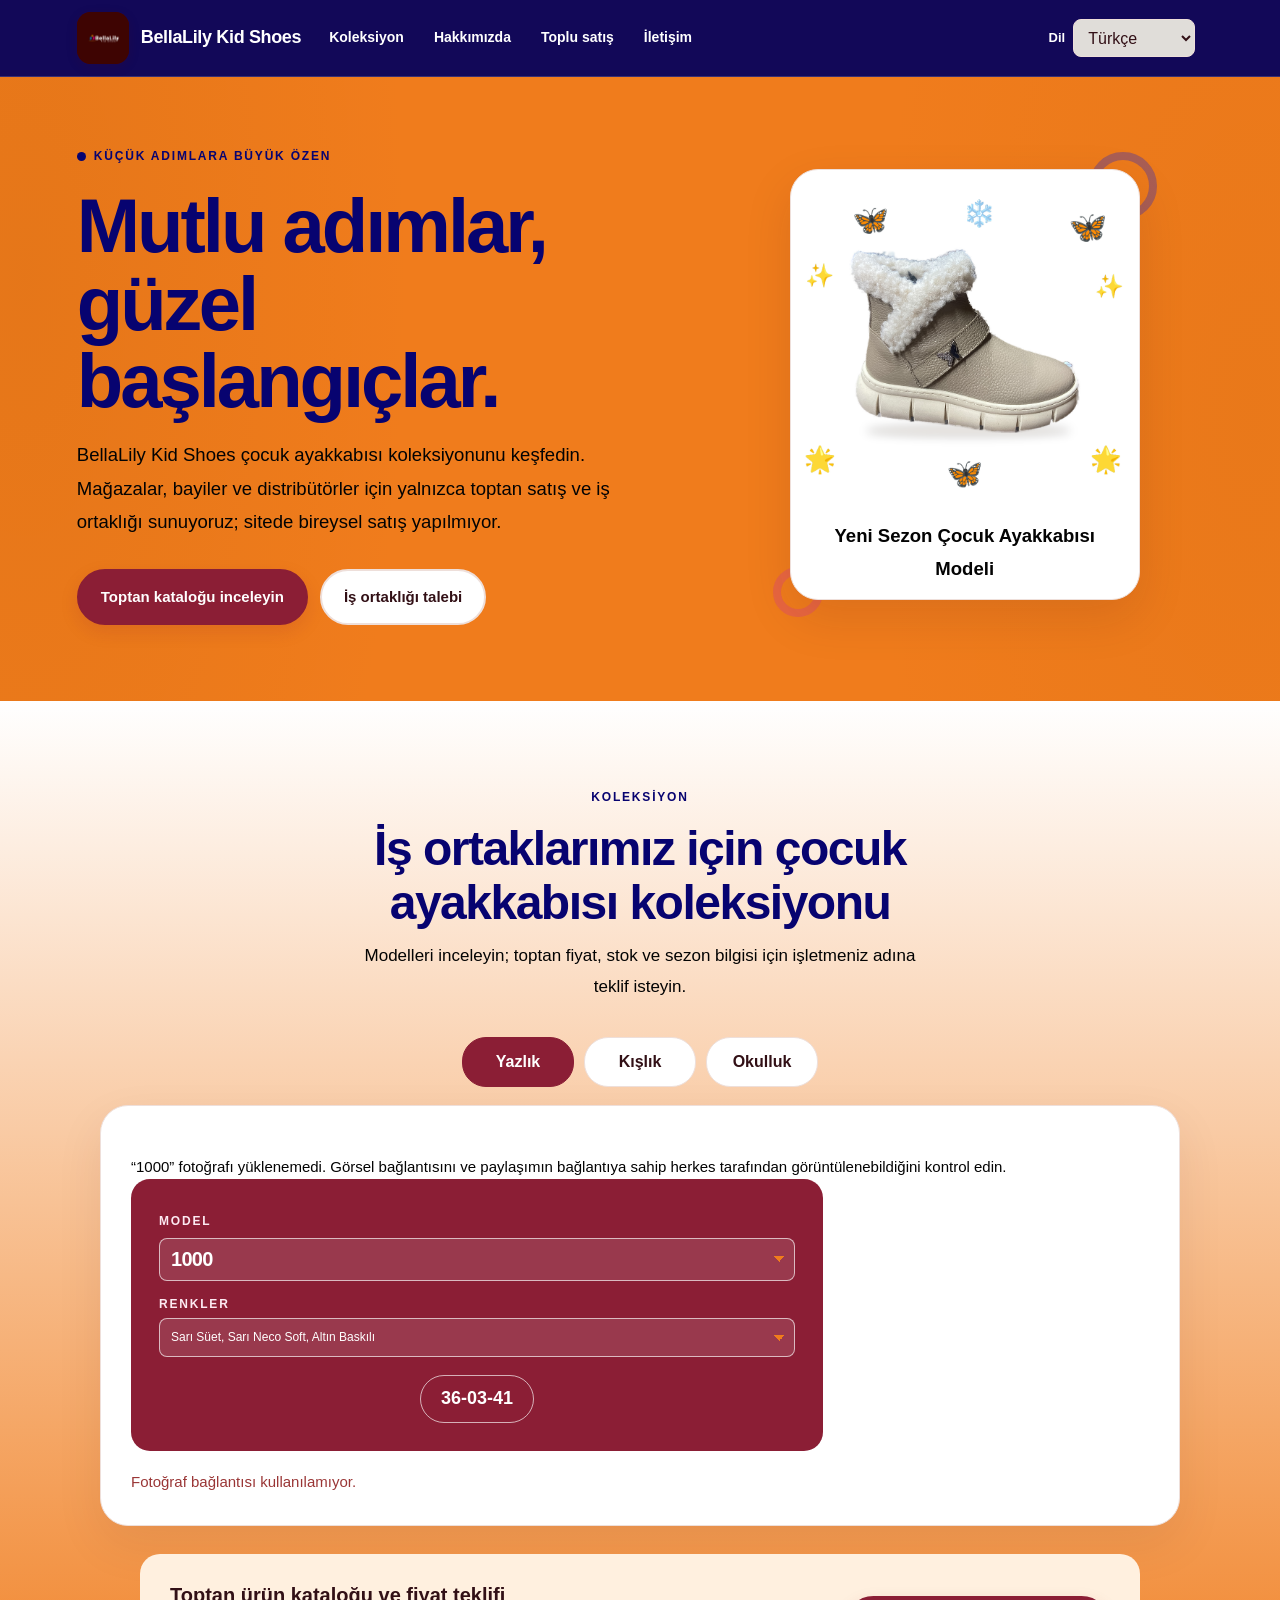
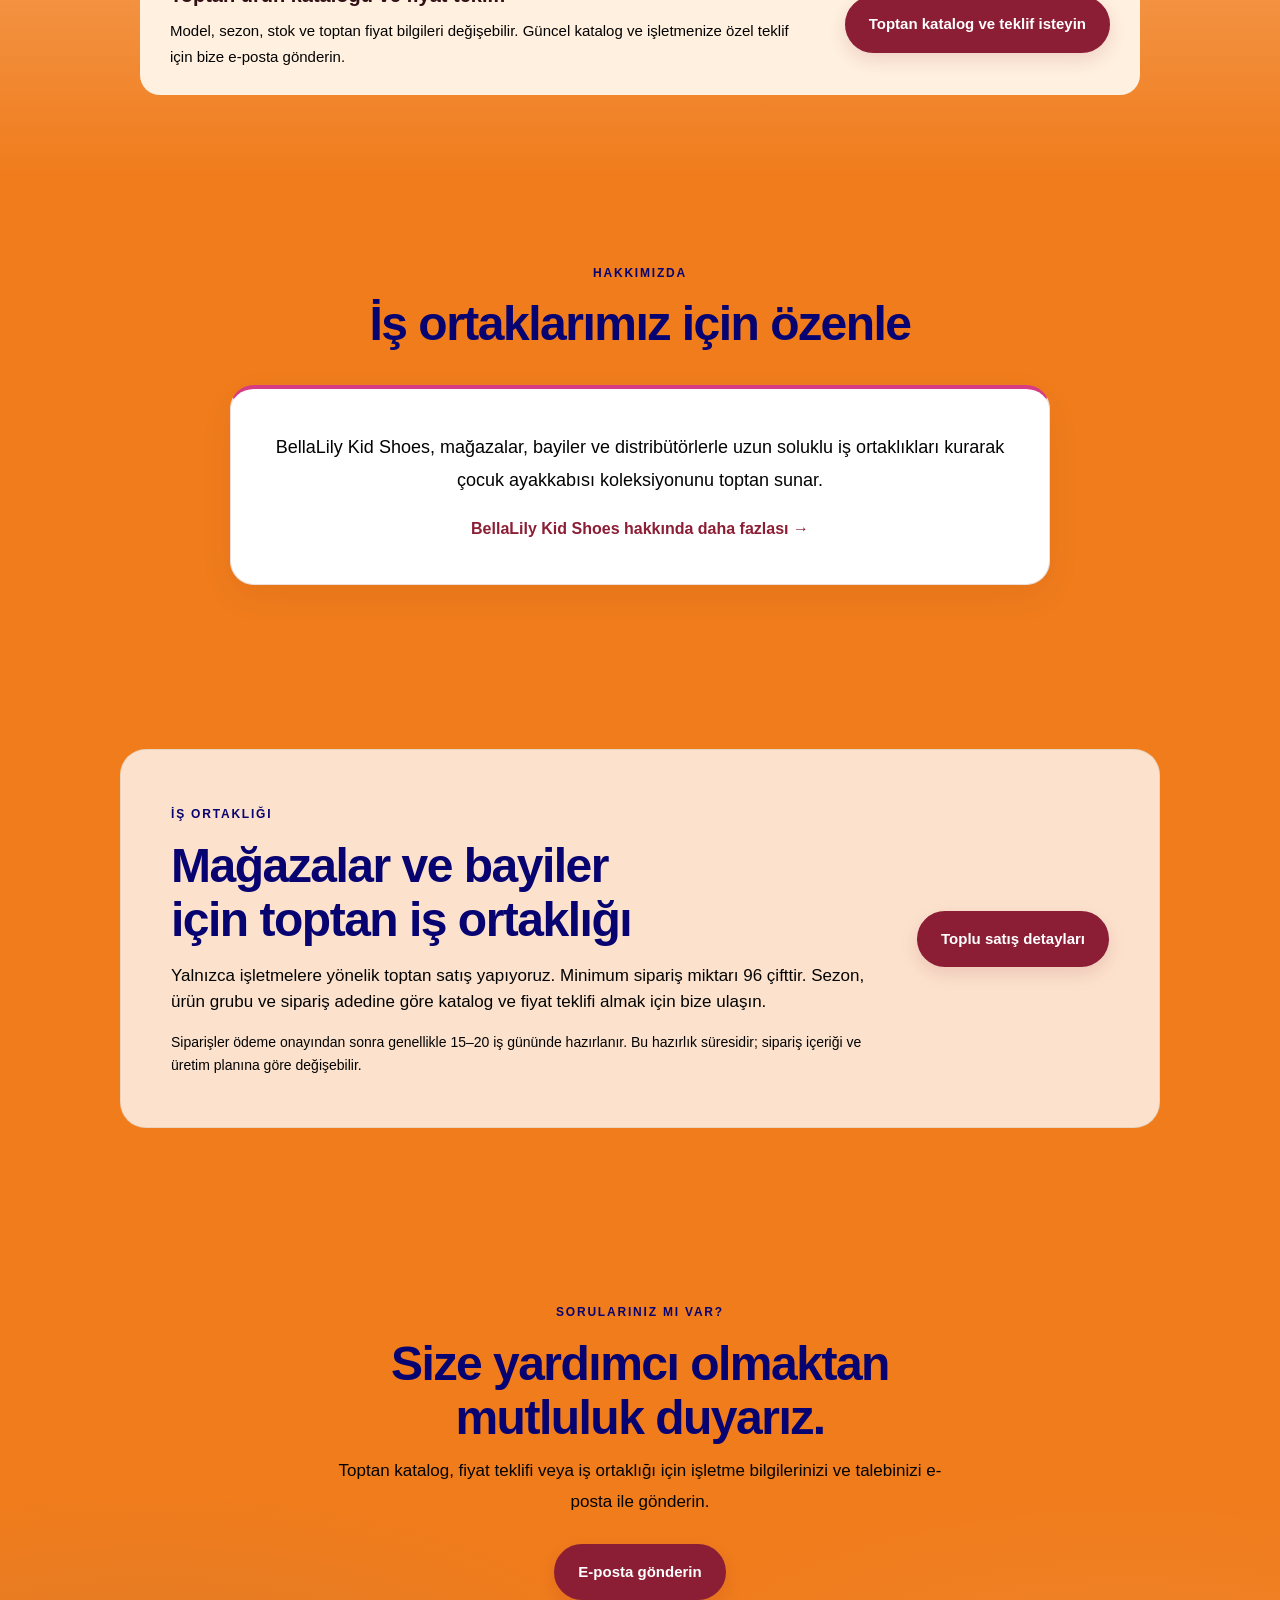
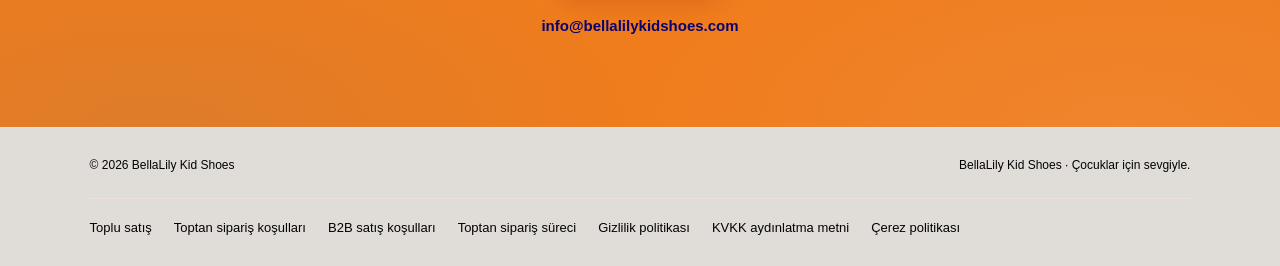
==== commit b6e049ec: "latest update" ====
--- a/public/index.html
+++ b/public/index.html
@@ -490,6 +490,13 @@
       border-radius: 20px;
       object-fit: cover;
     }
+    .hero-caption {
+      margin: 12px 4px 2px;
+      color: var(--color-text);
+      font-size: 14px;
+      font-weight: 600;
+      text-align: center;
+    }
     .section { padding: 82px max(6%, calc((100% - 1180px) / 2)); }
     .section-heading { max-width: 760px; margin: 0 auto 34px; text-align: center; }
     .section-heading .eyebrow { justify-content: center; }
@@ -740,7 +747,9 @@
         </div>
       </div>
       <div class="hero-visual">
-        <img src="new-model.jpg" alt="Yeni Sezon Çocuk Ayakkabısı Modeli" data-i18n-alt="featuredAlt">
+        <img src="new-model.jpg" alt="Yeni Sezon Çocuk Ayakkabısı Modeli" title="Yeni Sezon Çocuk Ayakkabısı Modeli"
+          data-i18n-alt="featuredAlt" data-i18n-title="featuredAlt">
+        <p class="hero-caption" data-i18n="featuredAlt">Yeni Sezon Çocuk Ayakkabısı Modeli</p>
       </div>
     </section>
 
